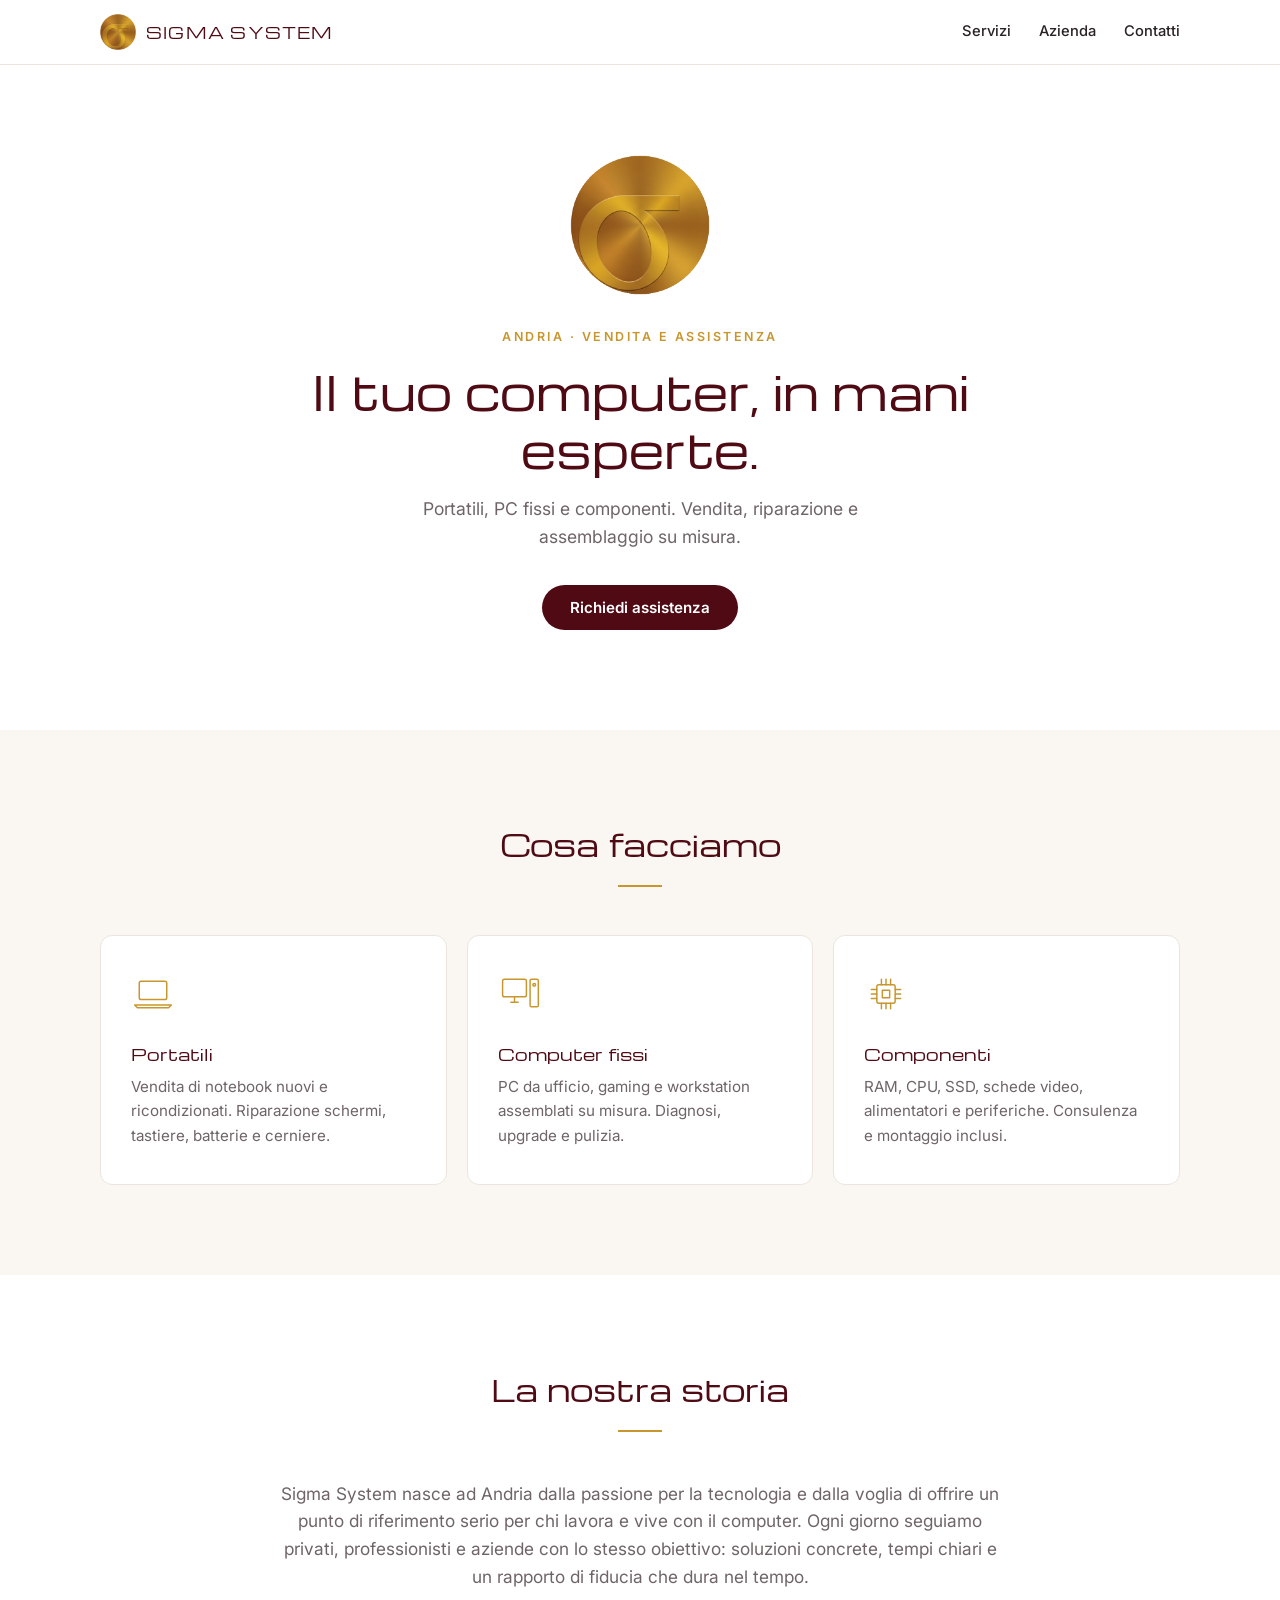
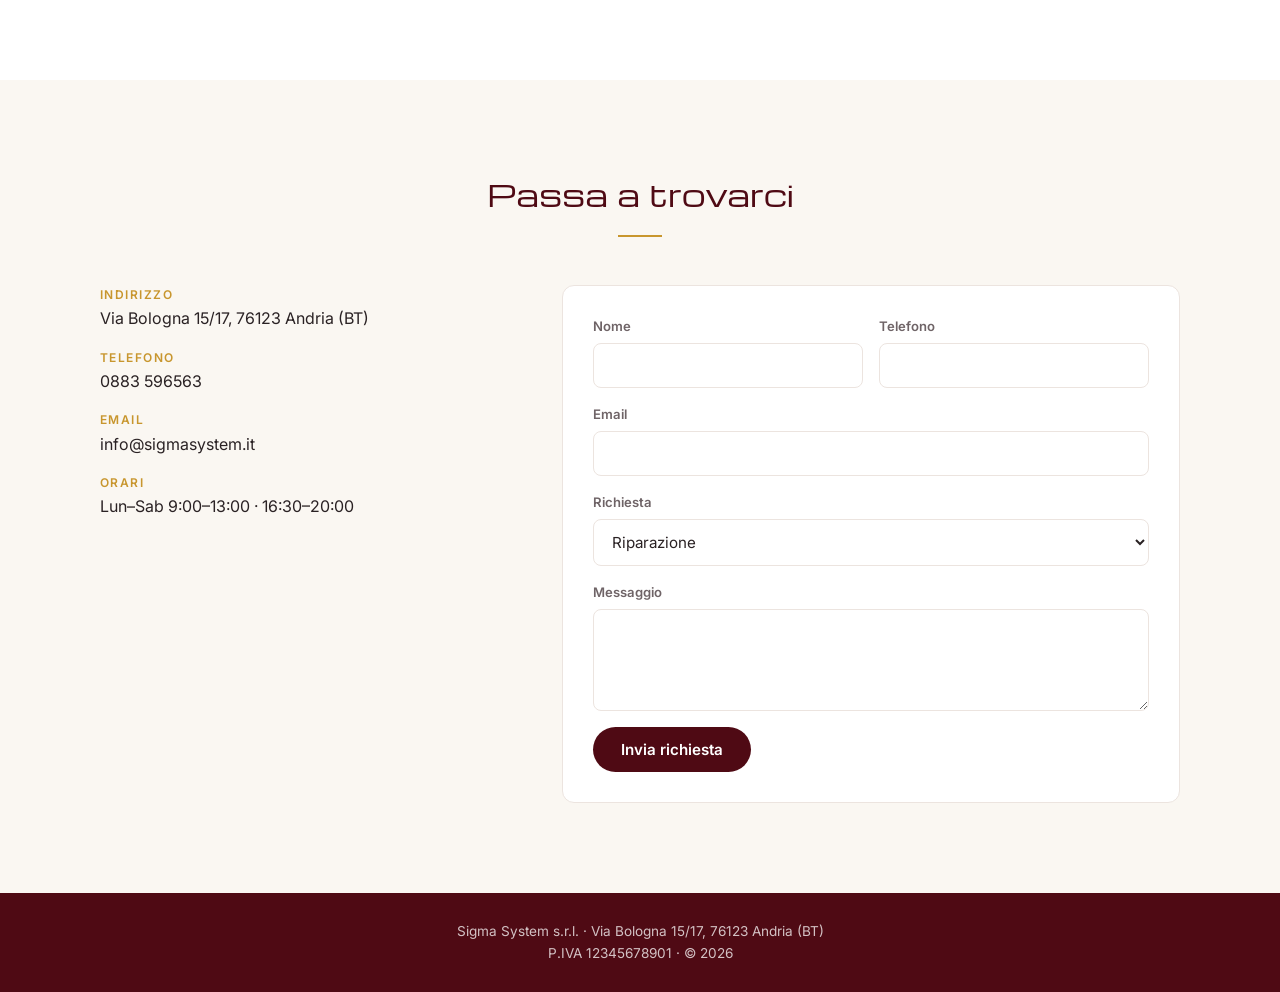
==== index.html @ 8ee69a23 "Versione nei link CSS/JS per evitare la cache" ====
<!doctype html>
<html lang="it">
<head>
  <meta charset="utf-8">
  <meta name="viewport" content="width=device-width, initial-scale=1">
  <title>Sigma System – Vendita e riparazione computer ad Andria</title>
  <meta name="description" content="Sigma System s.r.l. – vendita e riparazione di portatili, computer fissi e componenti ad Andria (BT).">
  <meta property="og:title" content="Sigma System – Soluzioni Informatiche Avanzate">
  <meta property="og:description" content="Portatili, PC fissi e componenti. Vendita, riparazione e assemblaggio su misura ad Andria.">
  <meta property="og:image" content="assets/img/logo.png">
  <link rel="icon" href="assets/img/favicon.png">
  <link rel="preconnect" href="https://fonts.googleapis.com">
  <link rel="preconnect" href="https://fonts.gstatic.com" crossorigin>
  <link href="https://fonts.googleapis.com/css2?family=Michroma&family=Inter:wght@400;500;600&display=swap" rel="stylesheet">
  <link rel="stylesheet" href="assets/css/style.css?v=2">
  <script src="assets/js/content.js?v=2"></script>
  <script>SIGMA.applyColors();</script>
</head>
<body>

<header class="nav">
  <div class="wrap nav__inner">
    <a href="#top" class="brand">
      <img src="assets/img/logo-mark.png" alt="" width="36" height="36">
      <span>SIGMA SYSTEM</span>
    </a>
    <nav class="nav__links">
      <a href="#servizi">Servizi</a>
      <a href="#azienda">Azienda</a>
      <a href="#contatti">Contatti</a>
    </nav>
  </div>
</header>

<main id="top">
  <!-- HERO -->
  <section class="hero">
    <div class="wrap hero__inner">
      <img class="hero__mark" src="assets/img/logo-mark.png" alt="" width="140" height="140">
      <p class="kicker" data-key="hero_kicker"></p>
      <h1 data-key="hero_title"></h1>
      <p class="hero__text" data-key="hero_text"></p>
      <a href="#contatti" class="btn">Richiedi assistenza</a>
    </div>
  </section>

  <!-- SERVIZI -->
  <section class="section section--light" id="servizi">
    <div class="wrap">
      <h2 class="title" data-key="services_title"></h2>
      <div class="cards">
        <article class="card">
          <svg viewBox="0 0 48 48" class="icon"><rect x="9" y="10" width="30" height="20" rx="2"/><path d="M4 36h40l-3 3H7z"/></svg>
          <h3 data-key="s1_title"></h3>
          <p data-key="s1_text"></p>
        </article>
        <article class="card">
          <svg viewBox="0 0 48 48" class="icon"><rect x="5" y="8" width="26" height="19" rx="2"/><path d="M14 33h8M18 27v6"/><rect x="35" y="8" width="9" height="30" rx="1.5"/><circle cx="39.5" cy="14" r="1.5"/></svg>
          <h3 data-key="s2_title"></h3>
          <p data-key="s2_text"></p>
        </article>
        <article class="card">
          <svg viewBox="0 0 48 48" class="icon"><rect x="14" y="14" width="20" height="20" rx="2"/><rect x="20" y="20" width="8" height="8"/><path d="M19 8v6M24 8v6M29 8v6M19 34v6M24 34v6M29 34v6M8 19h6M8 24h6M8 29h6M34 19h6M34 24h6M34 29h6"/></svg>
          <h3 data-key="s3_title"></h3>
          <p data-key="s3_text"></p>
        </article>
      </div>
    </div>
  </section>

  <!-- AZIENDA -->
  <section class="section" id="azienda">
    <div class="wrap about">
      <h2 class="title" data-key="about_title"></h2>
      <p data-key="about_text"></p>
    </div>
  </section>

  <!-- CONTATTI -->
  <section class="section section--light" id="contatti">
    <div class="wrap">
      <h2 class="title" data-key="contact_title"></h2>
      <div class="contact">
        <div>
          <ul class="info">
            <li><span class="info__label">Indirizzo</span><span data-key="address"></span></li>
            <li><span class="info__label">Telefono</span><a href="#" data-tel><span data-key="phone"></span></a></li>
            <li><span class="info__label">Email</span><a href="#" data-mail><span data-key="email"></span></a></li>
            <li><span class="info__label">Orari</span><span data-key="hours"></span></li>
          </ul>
          <iframe class="map" title="Mappa" loading="lazy" referrerpolicy="no-referrer-when-downgrade"
            src="https://maps.google.com/maps?q=Via%20Bologna%2015%2C%20Andria%20BT&z=16&output=embed"></iframe>
        </div>

        <form class="form" id="contactForm">
          <div class="form__row">
            <label>Nome<input name="name" required autocomplete="name"></label>
            <label>Telefono<input name="phone" type="tel" autocomplete="tel"></label>
          </div>
          <label>Email<input name="email" type="email" required autocomplete="email"></label>
          <label>Richiesta
            <select name="type">
              <option>Riparazione</option>
              <option>Acquisto portatile</option>
              <option>Acquisto PC fisso</option>
              <option>Componenti</option>
              <option>Altro</option>
            </select>
          </label>
          <label>Messaggio<textarea name="message" rows="4" required></textarea></label>
          <button class="btn" type="submit">Invia richiesta</button>
          <p class="form__ok" id="formOk" hidden>Grazie! Ti ricontatteremo al più presto.</p>
        </form>
      </div>
    </div>
  </section>
</main>

<footer class="footer">
  <div class="wrap">
    <p><span data-key="company_name"></span> · <span data-key="address"></span></p>
    <p>P.IVA <span data-key="vat"></span> · © <span id="year"></span></p>
  </div>
</footer>

<script src="assets/js/main.js?v=2"></script>
</body>
</html>
---- assets/css/style.css ----
:root {
  --primary: #4f0a14;
  --accent: #c8962e;
  --dark: #1c0508;
  --light: #faf7f2;
  --text: #2a2224;
  --muted: #6f6467;
  --line: #ece4df;
  --radius: 12px;
  --display: 'Michroma', 'Segoe UI', sans-serif;
  --body: 'Inter', 'Segoe UI', system-ui, sans-serif;
}

* { box-sizing: border-box; margin: 0; padding: 0; }
html { scroll-behavior: smooth; scroll-padding-top: 64px; }
body { font-family: var(--body); color: var(--text); background: #fff; line-height: 1.6; -webkit-font-smoothing: antialiased; }
img { max-width: 100%; display: block; }
a { color: inherit; text-decoration: none; }

.wrap { width: min(1080px, 100% - 40px); margin-inline: auto; }

.btn {
  display: inline-block; padding: 13px 28px; border-radius: 999px; border: 0;
  background: var(--primary); color: #fff; font: 600 .95rem var(--body); cursor: pointer;
  transition: background .2s;
}
.btn:hover { background: color-mix(in srgb, var(--primary) 85%, #000); }

/* Navbar */
.nav { position: sticky; top: 0; z-index: 50; background: rgba(255,255,255,.95); backdrop-filter: blur(8px); border-bottom: 1px solid var(--line); }
.nav__inner { display: flex; align-items: center; justify-content: space-between; height: 64px; }
.brand { display: flex; align-items: center; gap: 10px; font-family: var(--display); font-size: .95rem; letter-spacing: .08em; color: var(--primary); }
.nav__links { display: flex; gap: 28px; font-size: .92rem; font-weight: 500; }
.nav__links a:hover { color: var(--primary); }

/* Hero */
.hero { padding: 90px 0 100px; text-align: center; }
.hero__inner { display: flex; flex-direction: column; align-items: center; }
.hero__mark { width: 140px; height: 140px; border-radius: 50%; margin-bottom: 32px; }
.kicker { font-size: .78rem; letter-spacing: .2em; text-transform: uppercase; color: var(--accent); font-weight: 600; margin-bottom: 14px; }
.hero h1 { font-family: var(--display); font-weight: 400; color: var(--primary); font-size: clamp(1.8rem, 4.2vw, 2.9rem); line-height: 1.25; max-width: 760px; }
.hero__text { margin: 18px 0 34px; font-size: 1.1rem; color: var(--muted); max-width: 520px; }

/* Sezioni */
.section { padding: 90px 0; }
.section--light { background: var(--light); }
.title { font-family: var(--display); font-weight: 400; color: var(--primary); font-size: clamp(1.4rem, 2.8vw, 1.9rem); text-align: center; margin-bottom: 48px; }
.title::after { content: ''; display: block; width: 44px; height: 2px; background: var(--accent); margin: 16px auto 0; }

/* Servizi */
.cards { display: grid; grid-template-columns: repeat(3, 1fr); gap: 20px; }
.card { padding: 36px 30px; border-radius: var(--radius); background: #fff; border: 1px solid var(--line); }
.icon { width: 44px; height: 44px; fill: none; stroke: var(--accent); stroke-width: 1.6; stroke-linecap: round; stroke-linejoin: round; margin-bottom: 18px; }
.card h3 { font-family: var(--display); font-weight: 400; font-size: 1rem; color: var(--primary); margin-bottom: 8px; }
.card p { color: var(--muted); font-size: .95rem; }

/* Azienda */
.about { max-width: 720px; text-align: center; }
.about p { font-size: 1.08rem; color: var(--muted); }

/* Contatti */
.contact { display: grid; grid-template-columns: 1fr 1fr; gap: 36px; }
.info { list-style: none; display: grid; gap: 16px; margin-bottom: 26px; }
.info li { display: grid; gap: 2px; }
.info__label { font-size: .75rem; letter-spacing: .12em; text-transform: uppercase; color: var(--accent); font-weight: 600; }
.info a:hover { color: var(--primary); }
.map { width: 100%; height: 230px; border: 0; border-radius: var(--radius); }

.form { background: #fff; border: 1px solid var(--line); border-radius: var(--radius); padding: 30px; display: grid; gap: 16px; align-content: start; }
.form__row { display: grid; grid-template-columns: 1fr 1fr; gap: 16px; }
.form label { display: grid; gap: 6px; font-size: .82rem; font-weight: 600; color: var(--muted); }
.form input, .form select, .form textarea {
  font: 400 .95rem var(--body); color: var(--text);
  padding: 12px 14px; border-radius: 8px; border: 1px solid var(--line); background: #fff;
}
.form textarea { resize: vertical; }
.form input:focus, .form select:focus, .form textarea:focus { outline: 0; border-color: var(--accent); }
.form .btn { justify-self: start; }
.form__ok { color: #2e7d4f; font-weight: 600; font-size: .92rem; }

/* Footer */
.footer { background: var(--primary); color: rgba(255,255,255,.75); padding: 28px 0; font-size: .85rem; text-align: center; }

/* Responsive */
@media (max-width: 860px) {
  .cards, .contact { grid-template-columns: 1fr; }
  .section { padding: 70px 0; }
  .hero { padding: 64px 0 72px; }
}
@media (max-width: 560px) {
  .wrap { width: calc(100% - 32px); }
  .nav__links { gap: 16px; font-size: .85rem; }
  .brand span { display: none; }
  .hero__mark { width: 110px; height: 110px; }
  .form__row { grid-template-columns: 1fr; }
  .form { padding: 22px; }
}
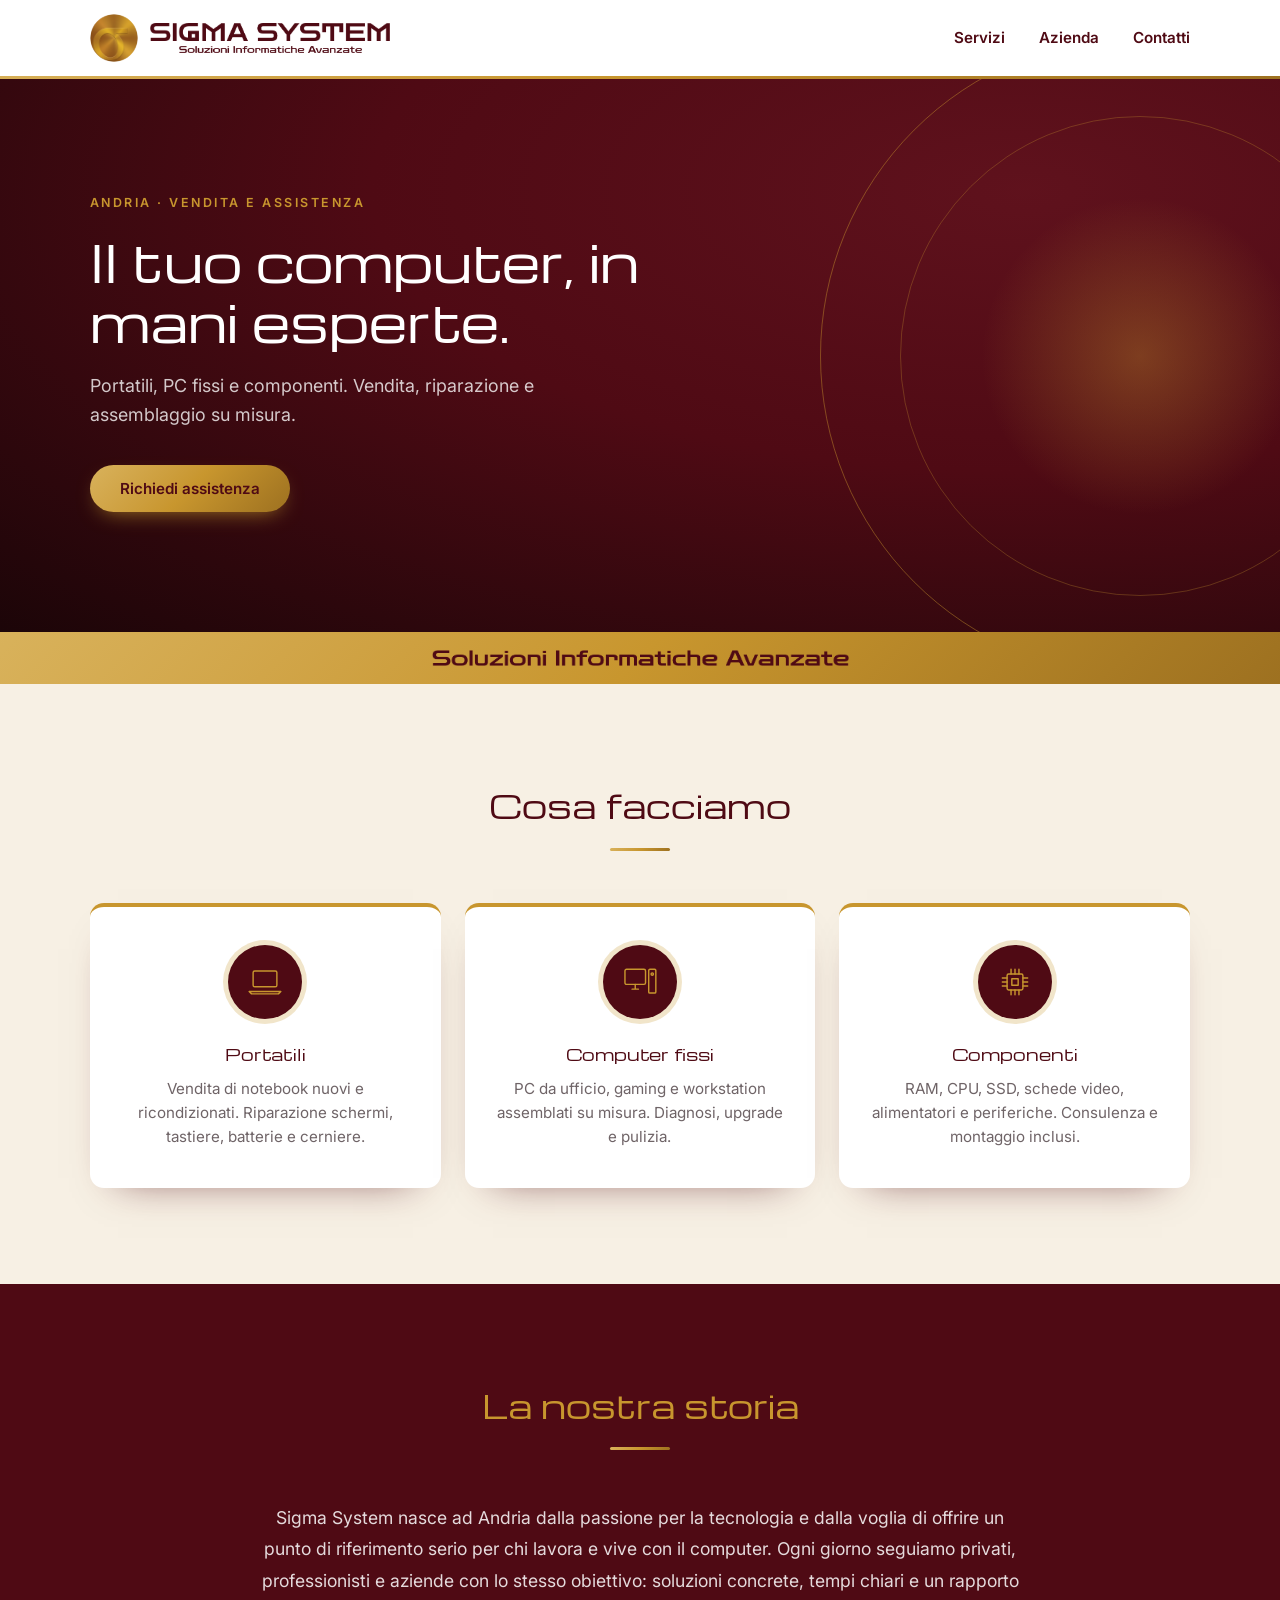
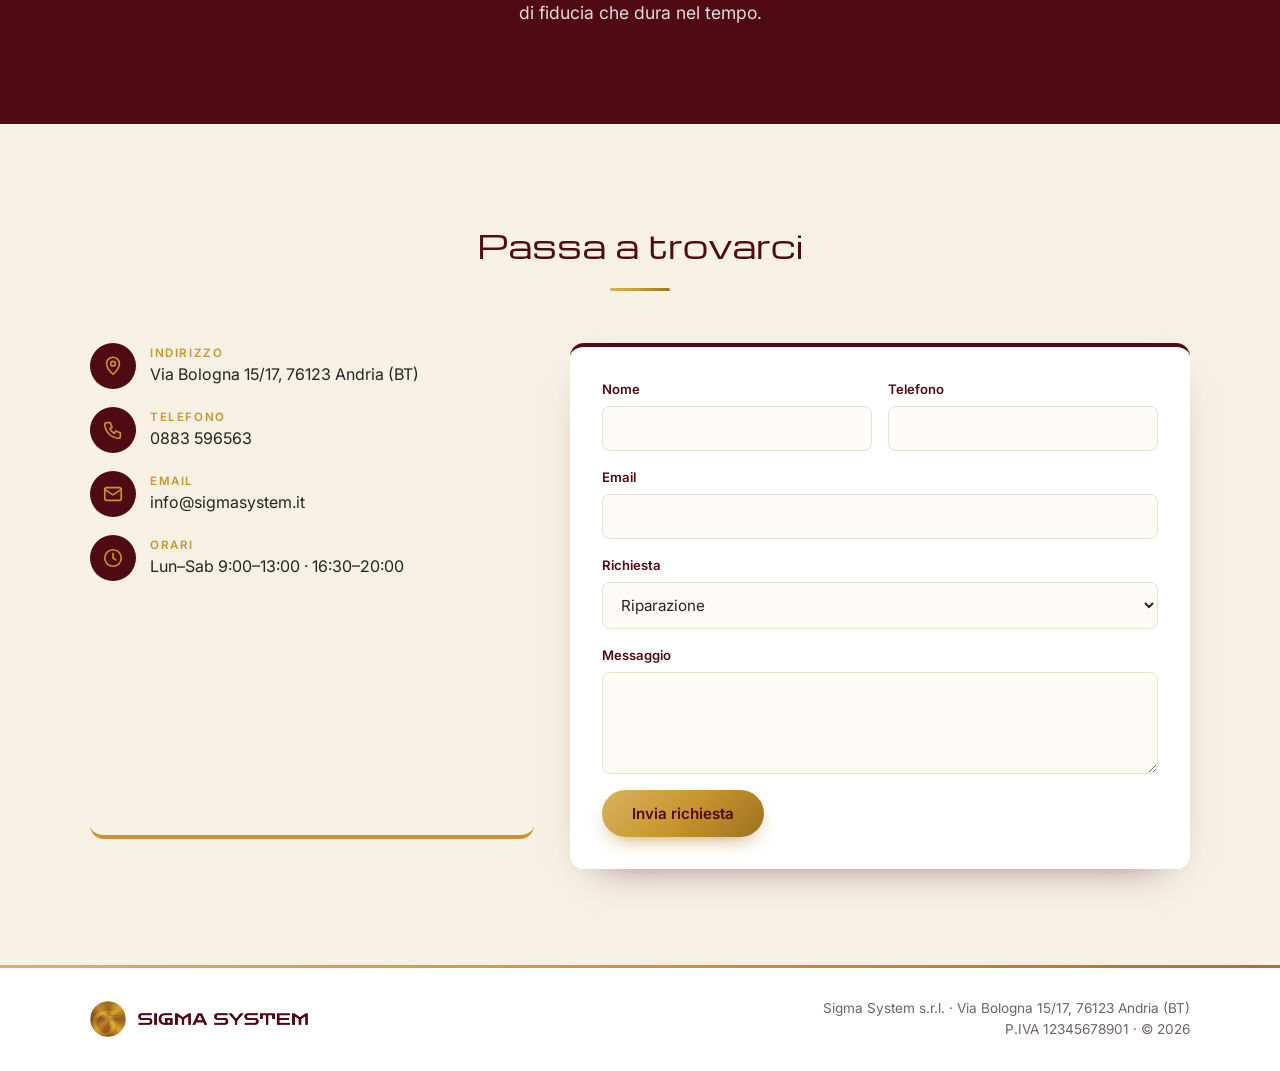
==== commit c9a4bc85: "Grafica oro e bordeaux, logo con scritta originale, menu a tendina su mobile" ====
--- a/index.html
+++ b/index.html
@@ -12,31 +12,35 @@
   <link rel="preconnect" href="https://fonts.googleapis.com">
   <link rel="preconnect" href="https://fonts.gstatic.com" crossorigin>
   <link href="https://fonts.googleapis.com/css2?family=Michroma&family=Inter:wght@400;500;600&display=swap" rel="stylesheet">
-  <link rel="stylesheet" href="assets/css/style.css?v=2">
-  <script src="assets/js/content.js?v=2"></script>
+  <link rel="stylesheet" href="assets/css/style.css?v=3">
+  <script src="assets/js/content.js?v=3"></script>
   <script>SIGMA.applyColors();</script>
 </head>
 <body>
 
-<header class="nav">
+<header class="nav" id="nav">
   <div class="wrap nav__inner">
-    <a href="#top" class="brand">
-      <img src="assets/img/logo-mark.png" alt="" width="36" height="36">
-      <span>SIGMA SYSTEM</span>
+    <a href="#top" class="logo" aria-label="Sigma System">
+      <img src="assets/img/logo-mark.png" alt="" width="48" height="48">
+      <span class="logo__text">
+        <span class="wordmark"></span>
+        <span class="tagline"></span>
+      </span>
     </a>
-    <nav class="nav__links">
+    <nav class="nav__links" id="navLinks">
       <a href="#servizi">Servizi</a>
       <a href="#azienda">Azienda</a>
       <a href="#contatti">Contatti</a>
     </nav>
+    <button class="nav__toggle" id="navToggle" aria-label="Apri menu" aria-expanded="false"><span></span><span></span><span></span></button>
   </div>
 </header>
 
 <main id="top">
   <!-- HERO -->
   <section class="hero">
+    <div class="hero__rings" aria-hidden="true"><i></i><i></i><i></i></div>
     <div class="wrap hero__inner">
-      <img class="hero__mark" src="assets/img/logo-mark.png" alt="" width="140" height="140">
       <p class="kicker" data-key="hero_kicker"></p>
       <h1 data-key="hero_title"></h1>
       <p class="hero__text" data-key="hero_text"></p>
@@ -44,23 +48,25 @@
     </div>
   </section>
 
+  <div class="band" aria-label="Soluzioni Informatiche Avanzate"><span class="tagline"></span></div>
+
   <!-- SERVIZI -->
-  <section class="section section--light" id="servizi">
+  <section class="section section--cream" id="servizi">
     <div class="wrap">
       <h2 class="title" data-key="services_title"></h2>
       <div class="cards">
         <article class="card">
-          <svg viewBox="0 0 48 48" class="icon"><rect x="9" y="10" width="30" height="20" rx="2"/><path d="M4 36h40l-3 3H7z"/></svg>
+          <div class="card__icon"><svg viewBox="0 0 48 48"><rect x="9" y="10" width="30" height="20" rx="2"/><path d="M4 36h40l-3 3H7z"/></svg></div>
           <h3 data-key="s1_title"></h3>
           <p data-key="s1_text"></p>
         </article>
         <article class="card">
-          <svg viewBox="0 0 48 48" class="icon"><rect x="5" y="8" width="26" height="19" rx="2"/><path d="M14 33h8M18 27v6"/><rect x="35" y="8" width="9" height="30" rx="1.5"/><circle cx="39.5" cy="14" r="1.5"/></svg>
+          <div class="card__icon"><svg viewBox="0 0 48 48"><rect x="5" y="8" width="26" height="19" rx="2"/><path d="M14 33h8M18 27v6"/><rect x="35" y="8" width="9" height="30" rx="1.5"/><circle cx="39.5" cy="14" r="1.5"/></svg></div>
           <h3 data-key="s2_title"></h3>
           <p data-key="s2_text"></p>
         </article>
         <article class="card">
-          <svg viewBox="0 0 48 48" class="icon"><rect x="14" y="14" width="20" height="20" rx="2"/><rect x="20" y="20" width="8" height="8"/><path d="M19 8v6M24 8v6M29 8v6M19 34v6M24 34v6M29 34v6M8 19h6M8 24h6M8 29h6M34 19h6M34 24h6M34 29h6"/></svg>
+          <div class="card__icon"><svg viewBox="0 0 48 48"><rect x="14" y="14" width="20" height="20" rx="2"/><rect x="20" y="20" width="8" height="8"/><path d="M19 8v6M24 8v6M29 8v6M19 34v6M24 34v6M29 34v6M8 19h6M8 24h6M8 29h6M34 19h6M34 24h6M34 29h6"/></svg></div>
           <h3 data-key="s3_title"></h3>
           <p data-key="s3_text"></p>
         </article>
@@ -69,24 +75,36 @@
   </section>
 
   <!-- AZIENDA -->
-  <section class="section" id="azienda">
+  <section class="section section--wine" id="azienda">
     <div class="wrap about">
-      <h2 class="title" data-key="about_title"></h2>
+      <h2 class="title title--gold" data-key="about_title"></h2>
       <p data-key="about_text"></p>
     </div>
   </section>
 
   <!-- CONTATTI -->
-  <section class="section section--light" id="contatti">
+  <section class="section section--cream" id="contatti">
     <div class="wrap">
       <h2 class="title" data-key="contact_title"></h2>
       <div class="contact">
         <div>
           <ul class="info">
-            <li><span class="info__label">Indirizzo</span><span data-key="address"></span></li>
-            <li><span class="info__label">Telefono</span><a href="#" data-tel><span data-key="phone"></span></a></li>
-            <li><span class="info__label">Email</span><a href="#" data-mail><span data-key="email"></span></a></li>
-            <li><span class="info__label">Orari</span><span data-key="hours"></span></li>
+            <li>
+              <i><svg viewBox="0 0 24 24"><path d="M12 21s-7-6.2-7-11.5A7 7 0 0 1 19 9.5C19 14.8 12 21 12 21z"/><circle cx="12" cy="9.5" r="2.5"/></svg></i>
+              <div><small>Indirizzo</small><span data-key="address"></span></div>
+            </li>
+            <li>
+              <i><svg viewBox="0 0 24 24"><path d="M5 4h4l2 5-2.5 1.5a11 11 0 0 0 5 5L15 13l5 2v4a2 2 0 0 1-2 2A16 16 0 0 1 3 6a2 2 0 0 1 2-2z"/></svg></i>
+              <div><small>Telefono</small><a href="#" data-tel><span data-key="phone"></span></a></div>
+            </li>
+            <li>
+              <i><svg viewBox="0 0 24 24"><rect x="3" y="5" width="18" height="14" rx="2"/><path d="M3 7l9 6 9-6"/></svg></i>
+              <div><small>Email</small><a href="#" data-mail><span data-key="email"></span></a></div>
+            </li>
+            <li>
+              <i><svg viewBox="0 0 24 24"><circle cx="12" cy="12" r="9"/><path d="M12 7v5l3 2"/></svg></i>
+              <div><small>Orari</small><span data-key="hours"></span></div>
+            </li>
           </ul>
           <iframe class="map" title="Mappa" loading="lazy" referrerpolicy="no-referrer-when-downgrade"
             src="https://maps.google.com/maps?q=Via%20Bologna%2015%2C%20Andria%20BT&z=16&output=embed"></iframe>
@@ -117,12 +135,18 @@
 </main>
 
 <footer class="footer">
-  <div class="wrap">
-    <p><span data-key="company_name"></span> · <span data-key="address"></span></p>
-    <p>P.IVA <span data-key="vat"></span> · © <span id="year"></span></p>
+  <div class="wrap footer__inner">
+    <a href="#top" class="logo logo--small" aria-label="Sigma System">
+      <img src="assets/img/logo-mark.png" alt="" width="36" height="36">
+      <span class="logo__text"><span class="wordmark"></span></span>
+    </a>
+    <p>
+      <span data-key="company_name"></span> · <span data-key="address"></span><br>
+      P.IVA <span data-key="vat"></span> · © <span id="year"></span>
+    </p>
   </div>
 </footer>
 
-<script src="assets/js/main.js?v=2"></script>
+<script src="assets/js/main.js?v=3"></script>
 </body>
 </html>
--- a/assets/css/style.css
+++ b/assets/css/style.css
@@ -2,96 +2,159 @@
   --primary: #4f0a14;
   --accent: #c8962e;
   --dark: #1c0508;
-  --light: #faf7f2;
+  --light: #f7f0e4;
   --text: #2a2224;
   --muted: #6f6467;
-  --line: #ece4df;
-  --radius: 12px;
+  --line: #eadfcd;
+  --radius: 14px;
+  --gold: linear-gradient(135deg, color-mix(in srgb, var(--accent) 70%, #fff3c4) 0%, var(--accent) 50%, color-mix(in srgb, var(--accent) 70%, #3a1a00) 100%);
   --display: 'Michroma', 'Segoe UI', sans-serif;
   --body: 'Inter', 'Segoe UI', system-ui, sans-serif;
 }
 
 * { box-sizing: border-box; margin: 0; padding: 0; }
-html { scroll-behavior: smooth; scroll-padding-top: 64px; }
+html { scroll-behavior: smooth; scroll-padding-top: 76px; }
 body { font-family: var(--body); color: var(--text); background: #fff; line-height: 1.6; -webkit-font-smoothing: antialiased; }
 img { max-width: 100%; display: block; }
 a { color: inherit; text-decoration: none; }
 
-.wrap { width: min(1080px, 100% - 40px); margin-inline: auto; }
+.wrap { width: min(1100px, 100% - 40px); margin-inline: auto; }
 
 .btn {
-  display: inline-block; padding: 13px 28px; border-radius: 999px; border: 0;
-  background: var(--primary); color: #fff; font: 600 .95rem var(--body); cursor: pointer;
-  transition: background .2s;
+  display: inline-block; padding: 14px 30px; border-radius: 999px; border: 0; cursor: pointer;
+  background: var(--gold); color: var(--primary); font: 600 .95rem var(--body);
+  box-shadow: 0 8px 22px -10px color-mix(in srgb, var(--accent) 90%, #000);
+  transition: transform .2s, box-shadow .2s;
 }
-.btn:hover { background: color-mix(in srgb, var(--primary) 85%, #000); }
+.btn:hover { transform: translateY(-2px); box-shadow: 0 12px 26px -10px color-mix(in srgb, var(--accent) 90%, #000); }
+
+/* Logo: simbolo + scritta originale (maschere PNG colorate in bordeaux) */
+.logo { display: flex; align-items: center; gap: 12px; }
+.logo img { border-radius: 50%; flex: none; }
+.logo__text { display: grid; gap: 5px; }
+.wordmark, .tagline { display: block; background: var(--primary); -webkit-mask: center / contain no-repeat; mask: center / contain no-repeat; }
+.wordmark { width: 240px; aspect-ratio: 1334 / 98; -webkit-mask-image: url(../img/wordmark.png); mask-image: url(../img/wordmark.png); }
+.tagline { width: 192px; aspect-ratio: 1069 / 41; justify-self: center; -webkit-mask-image: url(../img/tagline.png); mask-image: url(../img/tagline.png); }
+.logo--small .wordmark { width: 170px; }
 
 /* Navbar */
-.nav { position: sticky; top: 0; z-index: 50; background: rgba(255,255,255,.95); backdrop-filter: blur(8px); border-bottom: 1px solid var(--line); }
-.nav__inner { display: flex; align-items: center; justify-content: space-between; height: 64px; }
-.brand { display: flex; align-items: center; gap: 10px; font-family: var(--display); font-size: .95rem; letter-spacing: .08em; color: var(--primary); }
-.nav__links { display: flex; gap: 28px; font-size: .92rem; font-weight: 500; }
-.nav__links a:hover { color: var(--primary); }
+.nav { position: sticky; top: 0; z-index: 50; background: #fff; border-bottom: 3px solid transparent; border-image: var(--gold) 1; }
+.nav__inner { display: flex; align-items: center; justify-content: space-between; height: 76px; }
+.nav__links { display: flex; gap: 34px; font-weight: 600; font-size: .95rem; color: var(--primary); }
+.nav__links a { position: relative; padding: 6px 0; }
+.nav__links a::after { content: ''; position: absolute; left: 0; right: 0; bottom: 0; height: 2px; background: var(--accent); transform: scaleX(0); transition: transform .25s; }
+.nav__links a:hover::after { transform: scaleX(1); }
+.nav__toggle { display: none; width: 44px; height: 44px; border: 0; border-radius: 10px; background: var(--primary); cursor: pointer; flex-direction: column; justify-content: center; align-items: center; gap: 5px; }
+.nav__toggle span { width: 20px; height: 2px; border-radius: 2px; background: var(--accent); transition: transform .25s, opacity .25s; }
 
 /* Hero */
-.hero { padding: 90px 0 100px; text-align: center; }
-.hero__inner { display: flex; flex-direction: column; align-items: center; }
-.hero__mark { width: 140px; height: 140px; border-radius: 50%; margin-bottom: 32px; }
-.kicker { font-size: .78rem; letter-spacing: .2em; text-transform: uppercase; color: var(--accent); font-weight: 600; margin-bottom: 14px; }
-.hero h1 { font-family: var(--display); font-weight: 400; color: var(--primary); font-size: clamp(1.8rem, 4.2vw, 2.9rem); line-height: 1.25; max-width: 760px; }
-.hero__text { margin: 18px 0 34px; font-size: 1.1rem; color: var(--muted); max-width: 520px; }
+.hero {
+  position: relative; overflow: hidden; color: #fff; padding: 110px 0 120px;
+  background: radial-gradient(ellipse at 80% 20%, color-mix(in srgb, var(--primary) 80%, #a0303f) 0%, var(--primary) 45%, var(--dark) 100%);
+}
+.hero__rings { position: absolute; right: -180px; top: 50%; width: 640px; aspect-ratio: 1; transform: translateY(-50%); }
+.hero__rings i { position: absolute; inset: 0; border-radius: 50%; border: 1.5px solid color-mix(in srgb, var(--accent) 45%, transparent); }
+.hero__rings i:nth-child(2) { inset: 80px; border-color: color-mix(in srgb, var(--accent) 30%, transparent); }
+.hero__rings i:nth-child(3) { inset: 160px; border: 0; background: radial-gradient(circle, color-mix(in srgb, var(--accent) 35%, transparent), transparent 70%); }
+.hero__inner { position: relative; max-width: 1100px; }
+.kicker { display: inline-block; font-size: .78rem; letter-spacing: .2em; text-transform: uppercase; font-weight: 600; color: var(--accent); margin-bottom: 18px; }
+.hero h1 { font-family: var(--display); font-weight: 400; font-size: clamp(1.9rem, 4.4vw, 3.1rem); line-height: 1.22; max-width: 640px; }
+.hero__text { margin: 20px 0 36px; font-size: 1.12rem; color: rgba(255,255,255,.78); max-width: 500px; }
+
+/* Fascia oro con il payoff del logo */
+.band { background: var(--gold); padding: 18px 20px; display: flex; justify-content: center; }
+.band .tagline { width: min(420px, 90%); }
 
 /* Sezioni */
-.section { padding: 90px 0; }
-.section--light { background: var(--light); }
-.title { font-family: var(--display); font-weight: 400; color: var(--primary); font-size: clamp(1.4rem, 2.8vw, 1.9rem); text-align: center; margin-bottom: 48px; }
-.title::after { content: ''; display: block; width: 44px; height: 2px; background: var(--accent); margin: 16px auto 0; }
+.section { padding: 96px 0; }
+.section--cream { background: var(--light); }
+.section--wine { background: var(--primary); color: rgba(255,255,255,.85); }
+.title { font-family: var(--display); font-weight: 400; color: var(--primary); font-size: clamp(1.45rem, 2.8vw, 2rem); text-align: center; margin-bottom: 52px; }
+.title::after { content: ''; display: block; width: 60px; height: 3px; border-radius: 3px; background: var(--gold); margin: 16px auto 0; }
+.title--gold { color: var(--accent); }
 
 /* Servizi */
-.cards { display: grid; grid-template-columns: repeat(3, 1fr); gap: 20px; }
-.card { padding: 36px 30px; border-radius: var(--radius); background: #fff; border: 1px solid var(--line); }
-.icon { width: 44px; height: 44px; fill: none; stroke: var(--accent); stroke-width: 1.6; stroke-linecap: round; stroke-linejoin: round; margin-bottom: 18px; }
-.card h3 { font-family: var(--display); font-weight: 400; font-size: 1rem; color: var(--primary); margin-bottom: 8px; }
+.cards { display: grid; grid-template-columns: repeat(3, 1fr); gap: 24px; }
+.card {
+  background: #fff; border-radius: var(--radius); padding: 38px 30px; text-align: center;
+  border-top: 4px solid var(--accent); box-shadow: 0 18px 40px -28px color-mix(in srgb, var(--primary) 70%, transparent);
+  transition: transform .25s;
+}
+.card:hover { transform: translateY(-5px); }
+.card__icon { width: 74px; height: 74px; margin: 0 auto 22px; border-radius: 50%; background: var(--primary); display: grid; place-items: center; box-shadow: 0 0 0 5px color-mix(in srgb, var(--accent) 25%, transparent); }
+.card__icon svg { width: 38px; height: 38px; fill: none; stroke: var(--accent); stroke-width: 1.8; stroke-linecap: round; stroke-linejoin: round; }
+.card h3 { font-family: var(--display); font-weight: 400; font-size: 1.02rem; color: var(--primary); margin-bottom: 10px; }
 .card p { color: var(--muted); font-size: .95rem; }
 
 /* Azienda */
-.about { max-width: 720px; text-align: center; }
-.about p { font-size: 1.08rem; color: var(--muted); }
+.about { max-width: 760px; text-align: center; }
+.about p { font-size: 1.1rem; line-height: 1.8; }
 
 /* Contatti */
 .contact { display: grid; grid-template-columns: 1fr 1fr; gap: 36px; }
-.info { list-style: none; display: grid; gap: 16px; margin-bottom: 26px; }
-.info li { display: grid; gap: 2px; }
-.info__label { font-size: .75rem; letter-spacing: .12em; text-transform: uppercase; color: var(--accent); font-weight: 600; }
+.info { list-style: none; display: grid; gap: 18px; margin-bottom: 28px; }
+.info li { display: flex; align-items: center; gap: 14px; }
+.info i { width: 46px; height: 46px; flex: none; border-radius: 50%; background: var(--primary); display: grid; place-items: center; }
+.info svg { width: 22px; height: 22px; fill: none; stroke: var(--accent); stroke-width: 1.8; stroke-linecap: round; stroke-linejoin: round; }
+.info div { display: grid; }
+.info small { font-size: .72rem; letter-spacing: .14em; text-transform: uppercase; font-weight: 600; color: var(--accent); }
 .info a:hover { color: var(--primary); }
-.map { width: 100%; height: 230px; border: 0; border-radius: var(--radius); }
+.map { width: 100%; height: 230px; border: 0; border-radius: var(--radius); border-bottom: 4px solid var(--accent); }
 
-.form { background: #fff; border: 1px solid var(--line); border-radius: var(--radius); padding: 30px; display: grid; gap: 16px; align-content: start; }
+.form { background: #fff; border-radius: var(--radius); border-top: 4px solid var(--primary); padding: 32px; display: grid; gap: 16px; align-content: start; box-shadow: 0 18px 40px -28px color-mix(in srgb, var(--primary) 70%, transparent); }
 .form__row { display: grid; grid-template-columns: 1fr 1fr; gap: 16px; }
-.form label { display: grid; gap: 6px; font-size: .82rem; font-weight: 600; color: var(--muted); }
+.form label { display: grid; gap: 6px; font-size: .82rem; font-weight: 600; color: var(--primary); }
 .form input, .form select, .form textarea {
   font: 400 .95rem var(--body); color: var(--text);
-  padding: 12px 14px; border-radius: 8px; border: 1px solid var(--line); background: #fff;
+  padding: 12px 14px; border-radius: 8px; border: 1px solid var(--line); background: #fdfbf7;
 }
 .form textarea { resize: vertical; }
-.form input:focus, .form select:focus, .form textarea:focus { outline: 0; border-color: var(--accent); }
+.form input:focus, .form select:focus, .form textarea:focus { outline: 0; border-color: var(--accent); box-shadow: 0 0 0 3px color-mix(in srgb, var(--accent) 22%, transparent); }
 .form .btn { justify-self: start; }
 .form__ok { color: #2e7d4f; font-weight: 600; font-size: .92rem; }
 
 /* Footer */
-.footer { background: var(--primary); color: rgba(255,255,255,.75); padding: 28px 0; font-size: .85rem; text-align: center; }
+.footer { background: #fff; border-top: 3px solid transparent; border-image: var(--gold) 1; padding: 30px 0; font-size: .85rem; color: var(--muted); }
+.footer__inner { display: flex; align-items: center; justify-content: space-between; gap: 20px; flex-wrap: wrap; }
+.footer p { text-align: right; }
 
 /* Responsive */
 @media (max-width: 860px) {
   .cards, .contact { grid-template-columns: 1fr; }
-  .section { padding: 70px 0; }
-  .hero { padding: 64px 0 72px; }
+  .section { padding: 72px 0; }
+  .hero { padding: 80px 0 90px; }
+  .hero__rings { right: -320px; opacity: .6; }
 }
-@media (max-width: 560px) {
+@media (max-width: 720px) {
   .wrap { width: calc(100% - 32px); }
-  .nav__links { gap: 16px; font-size: .85rem; }
-  .brand span { display: none; }
-  .hero__mark { width: 110px; height: 110px; }
+  .nav__inner { height: 68px; }
+  html { scroll-padding-top: 68px; }
+  .logo img { width: 40px; height: 40px; }
+  .wordmark { width: 180px; }
+  .tagline { width: 144px; }
+
+  /* Menu a tendina */
+  .nav__toggle { display: flex; }
+  .nav__links {
+    position: absolute; top: 100%; left: 0; right: 0; margin-top: 3px;
+    flex-direction: column; gap: 0; background: #fff;
+    box-shadow: 0 18px 30px -18px rgba(0,0,0,.35);
+    max-height: 0; overflow: hidden; transition: max-height .3s ease;
+  }
+  .nav__links a { padding: 16px 24px; border-top: 1px solid var(--line); }
+  .nav__links a::after { display: none; }
+  .nav__links a:active { background: var(--light); }
+  .nav--open .nav__links { max-height: 240px; }
+  .nav--open .nav__toggle span:nth-child(1) { transform: translateY(7px) rotate(45deg); }
+  .nav--open .nav__toggle span:nth-child(2) { opacity: 0; }
+  .nav--open .nav__toggle span:nth-child(3) { transform: translateY(-7px) rotate(-45deg); }
+
   .form__row { grid-template-columns: 1fr; }
-  .form { padding: 22px; }
+  .form { padding: 24px; }
+  .footer__inner { flex-direction: column; text-align: center; }
+  .footer p { text-align: center; }
 }
+@media (max-width: 380px) {
+  .wordmark { width: 150px; }
+  .tagline { width: 120px; }
+}
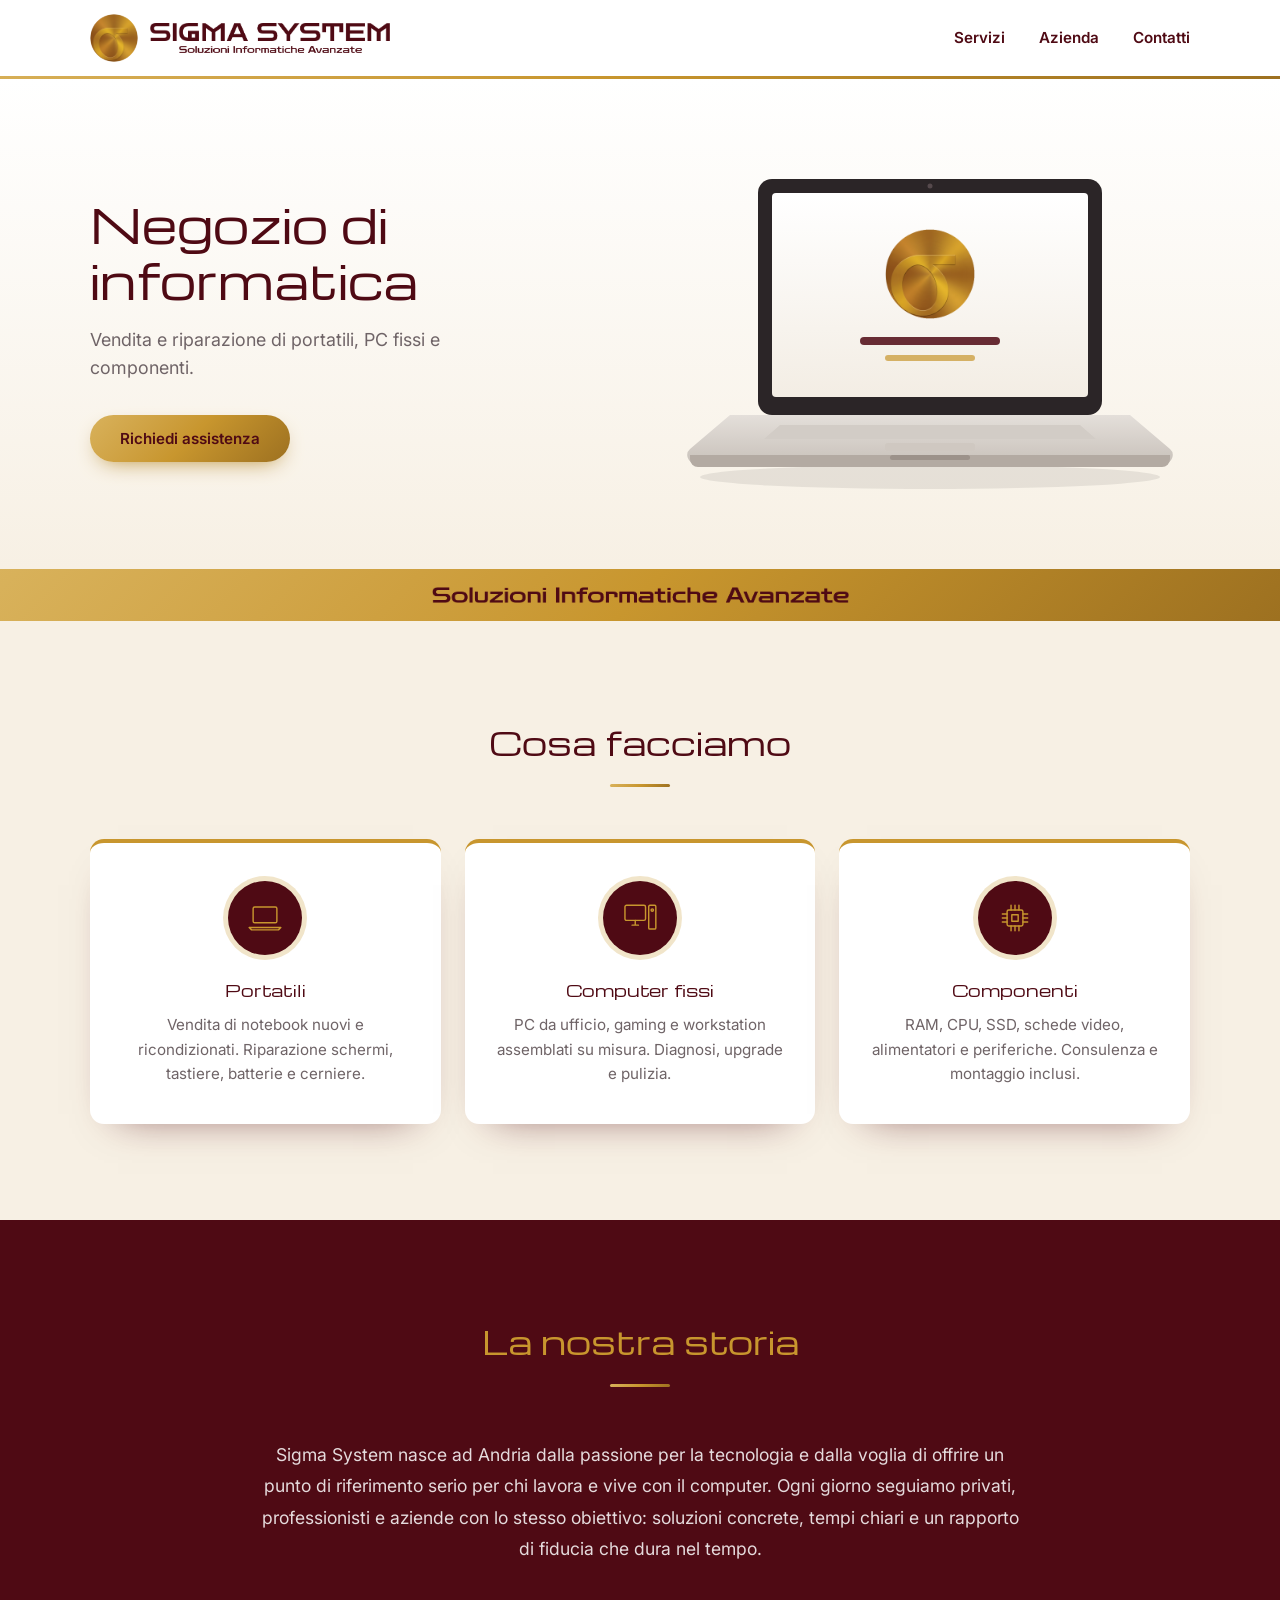
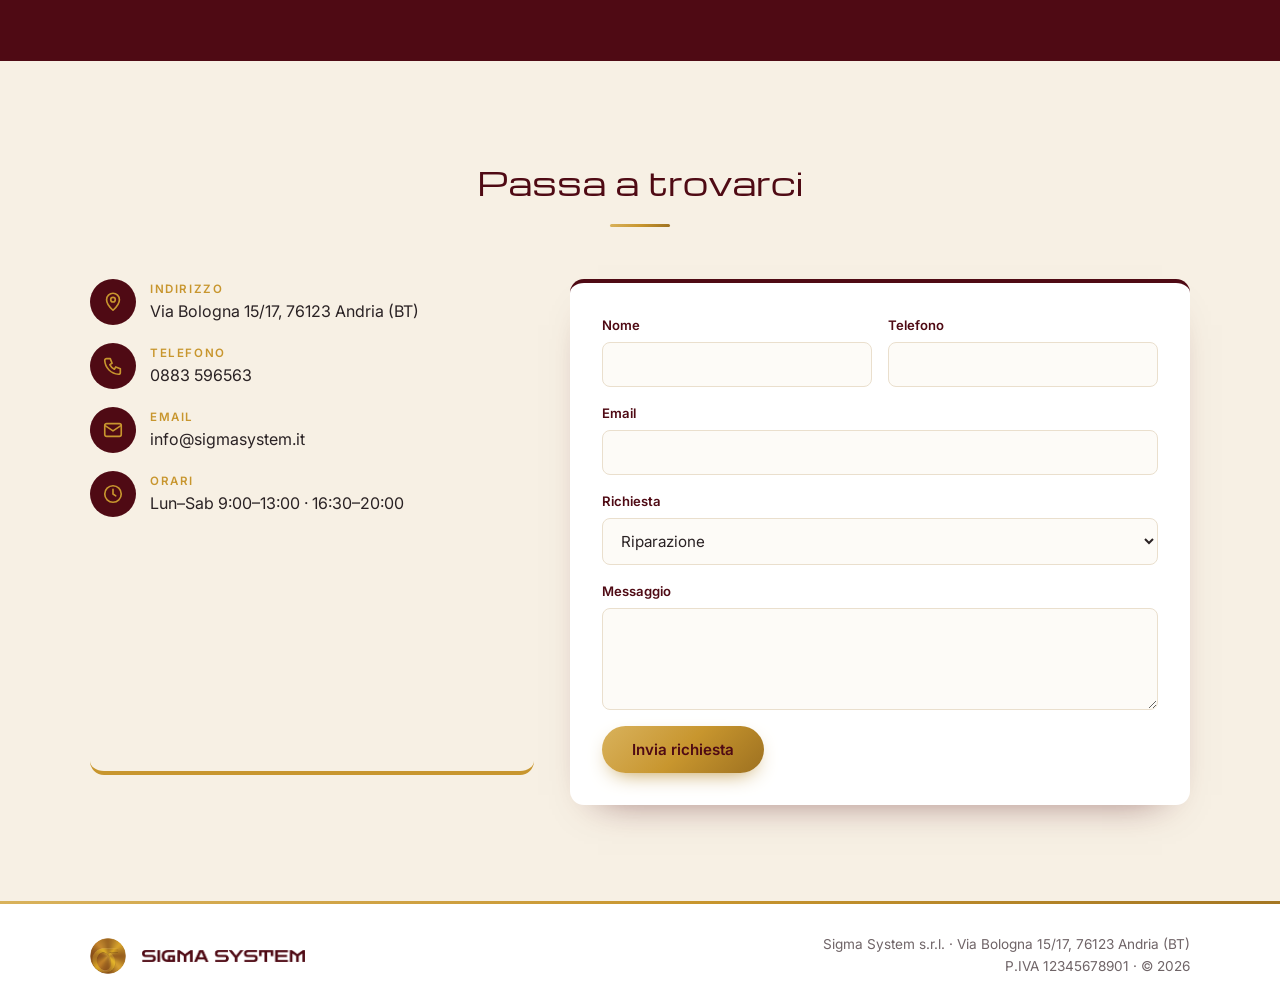
==== commit eb4f737d: "Apertura semplice con portatile: negozio di informatica" ====
--- a/index.html
+++ b/index.html
@@ -12,8 +12,8 @@
   <link rel="preconnect" href="https://fonts.googleapis.com">
   <link rel="preconnect" href="https://fonts.gstatic.com" crossorigin>
   <link href="https://fonts.googleapis.com/css2?family=Michroma&family=Inter:wght@400;500;600&display=swap" rel="stylesheet">
-  <link rel="stylesheet" href="assets/css/style.css?v=3">
-  <script src="assets/js/content.js?v=3"></script>
+  <link rel="stylesheet" href="assets/css/style.css?v=4">
+  <script src="assets/js/content.js?v=4"></script>
   <script>SIGMA.applyColors();</script>
 </head>
 <body>
@@ -39,12 +39,36 @@
 <main id="top">
   <!-- HERO -->
   <section class="hero">
-    <div class="hero__rings" aria-hidden="true"><i></i><i></i><i></i></div>
     <div class="wrap hero__inner">
-      <p class="kicker" data-key="hero_kicker"></p>
-      <h1 data-key="hero_title"></h1>
-      <p class="hero__text" data-key="hero_text"></p>
-      <a href="#contatti" class="btn">Richiedi assistenza</a>
+      <div class="hero__copy">
+        <h1 data-key="hero_title"></h1>
+        <p class="hero__text" data-key="hero_text"></p>
+        <a href="#contatti" class="btn">Richiedi assistenza</a>
+      </div>
+      <svg class="laptop" viewBox="0 0 520 340" role="img" aria-label="Computer portatile">
+        <defs>
+          <linearGradient id="screen" x1="0" y1="0" x2="0" y2="1">
+            <stop offset="0" stop-color="#ffffff"/><stop offset="1" stop-color="#f3ede4"/>
+          </linearGradient>
+          <linearGradient id="deck" x1="0" y1="0" x2="0" y2="1">
+            <stop offset="0" stop-color="#e4dfda"/><stop offset="1" stop-color="#c9c2bb"/>
+          </linearGradient>
+        </defs>
+        <ellipse cx="260" cy="318" rx="230" ry="12" fill="#000" opacity=".08"/>
+        <!-- schermo -->
+        <rect x="88" y="20" width="344" height="236" rx="14" fill="#2b2527"/>
+        <rect x="102" y="34" width="316" height="204" rx="4" fill="url(#screen)"/>
+        <circle cx="260" cy="27" r="2.5" fill="#55494c"/>
+        <image href="assets/img/logo-mark.png" x="215" y="70" width="90" height="90"/>
+        <rect x="190" y="178" width="140" height="8" rx="4" fill="var(--primary)" opacity=".85"/>
+        <rect x="215" y="196" width="90" height="6" rx="3" fill="var(--accent)" opacity=".7"/>
+        <!-- base -->
+        <path d="M60 256h400l40 34a8 8 0 0 1-5 14H25a8 8 0 0 1-5-14z" fill="url(#deck)"/>
+        <path d="M20 296h480v4a8 8 0 0 1-8 8H28a8 8 0 0 1-8-8z" fill="#b3aaa2"/>
+        <rect x="220" y="296" width="80" height="5" rx="2.5" fill="#9c928a"/>
+        <path d="M110 266h300l16 14H94z" fill="#d2ccc6"/>
+        <rect x="215" y="284" width="90" height="8" rx="3" fill="#cfc8c1"/>
+      </svg>
     </div>
   </section>
 
@@ -147,6 +171,6 @@
   </div>
 </footer>
 
-<script src="assets/js/main.js?v=3"></script>
+<script src="assets/js/main.js?v=4"></script>
 </body>
 </html>
--- a/assets/css/style.css
+++ b/assets/css/style.css
@@ -48,18 +48,11 @@
 .nav__toggle span { width: 20px; height: 2px; border-radius: 2px; background: var(--accent); transition: transform .25s, opacity .25s; }
 
 /* Hero */
-.hero {
-  position: relative; overflow: hidden; color: #fff; padding: 110px 0 120px;
-  background: radial-gradient(ellipse at 80% 20%, color-mix(in srgb, var(--primary) 80%, #a0303f) 0%, var(--primary) 45%, var(--dark) 100%);
-}
-.hero__rings { position: absolute; right: -180px; top: 50%; width: 640px; aspect-ratio: 1; transform: translateY(-50%); }
-.hero__rings i { position: absolute; inset: 0; border-radius: 50%; border: 1.5px solid color-mix(in srgb, var(--accent) 45%, transparent); }
-.hero__rings i:nth-child(2) { inset: 80px; border-color: color-mix(in srgb, var(--accent) 30%, transparent); }
-.hero__rings i:nth-child(3) { inset: 160px; border: 0; background: radial-gradient(circle, color-mix(in srgb, var(--accent) 35%, transparent), transparent 70%); }
-.hero__inner { position: relative; max-width: 1100px; }
-.kicker { display: inline-block; font-size: .78rem; letter-spacing: .2em; text-transform: uppercase; font-weight: 600; color: var(--accent); margin-bottom: 18px; }
-.hero h1 { font-family: var(--display); font-weight: 400; font-size: clamp(1.9rem, 4.4vw, 3.1rem); line-height: 1.22; max-width: 640px; }
-.hero__text { margin: 20px 0 36px; font-size: 1.12rem; color: rgba(255,255,255,.78); max-width: 500px; }
+.hero { background: linear-gradient(180deg, #fff 0%, var(--light) 100%); padding: 80px 0 70px; }
+.hero__inner { display: grid; grid-template-columns: 1fr 1.05fr; align-items: center; gap: 48px; }
+.hero h1 { font-family: var(--display); font-weight: 400; color: var(--primary); font-size: clamp(1.9rem, 4vw, 2.9rem); line-height: 1.2; }
+.hero__text { margin: 18px 0 32px; font-size: 1.12rem; color: var(--muted); max-width: 440px; }
+.laptop { width: 100%; max-width: 520px; justify-self: end; }
 
 /* Fascia oro con il payoff del logo */
 .band { background: var(--gold); padding: 18px 20px; display: flex; justify-content: center; }
@@ -122,8 +115,10 @@
 @media (max-width: 860px) {
   .cards, .contact { grid-template-columns: 1fr; }
   .section { padding: 72px 0; }
-  .hero { padding: 80px 0 90px; }
-  .hero__rings { right: -320px; opacity: .6; }
+  .hero { padding: 48px 0 56px; text-align: center; }
+  .hero__inner { grid-template-columns: 1fr; gap: 28px; }
+  .laptop { order: -1; justify-self: center; max-width: 380px; }
+  .hero__text { margin-inline: auto; }
 }
 @media (max-width: 720px) {
   .wrap { width: calc(100% - 32px); }
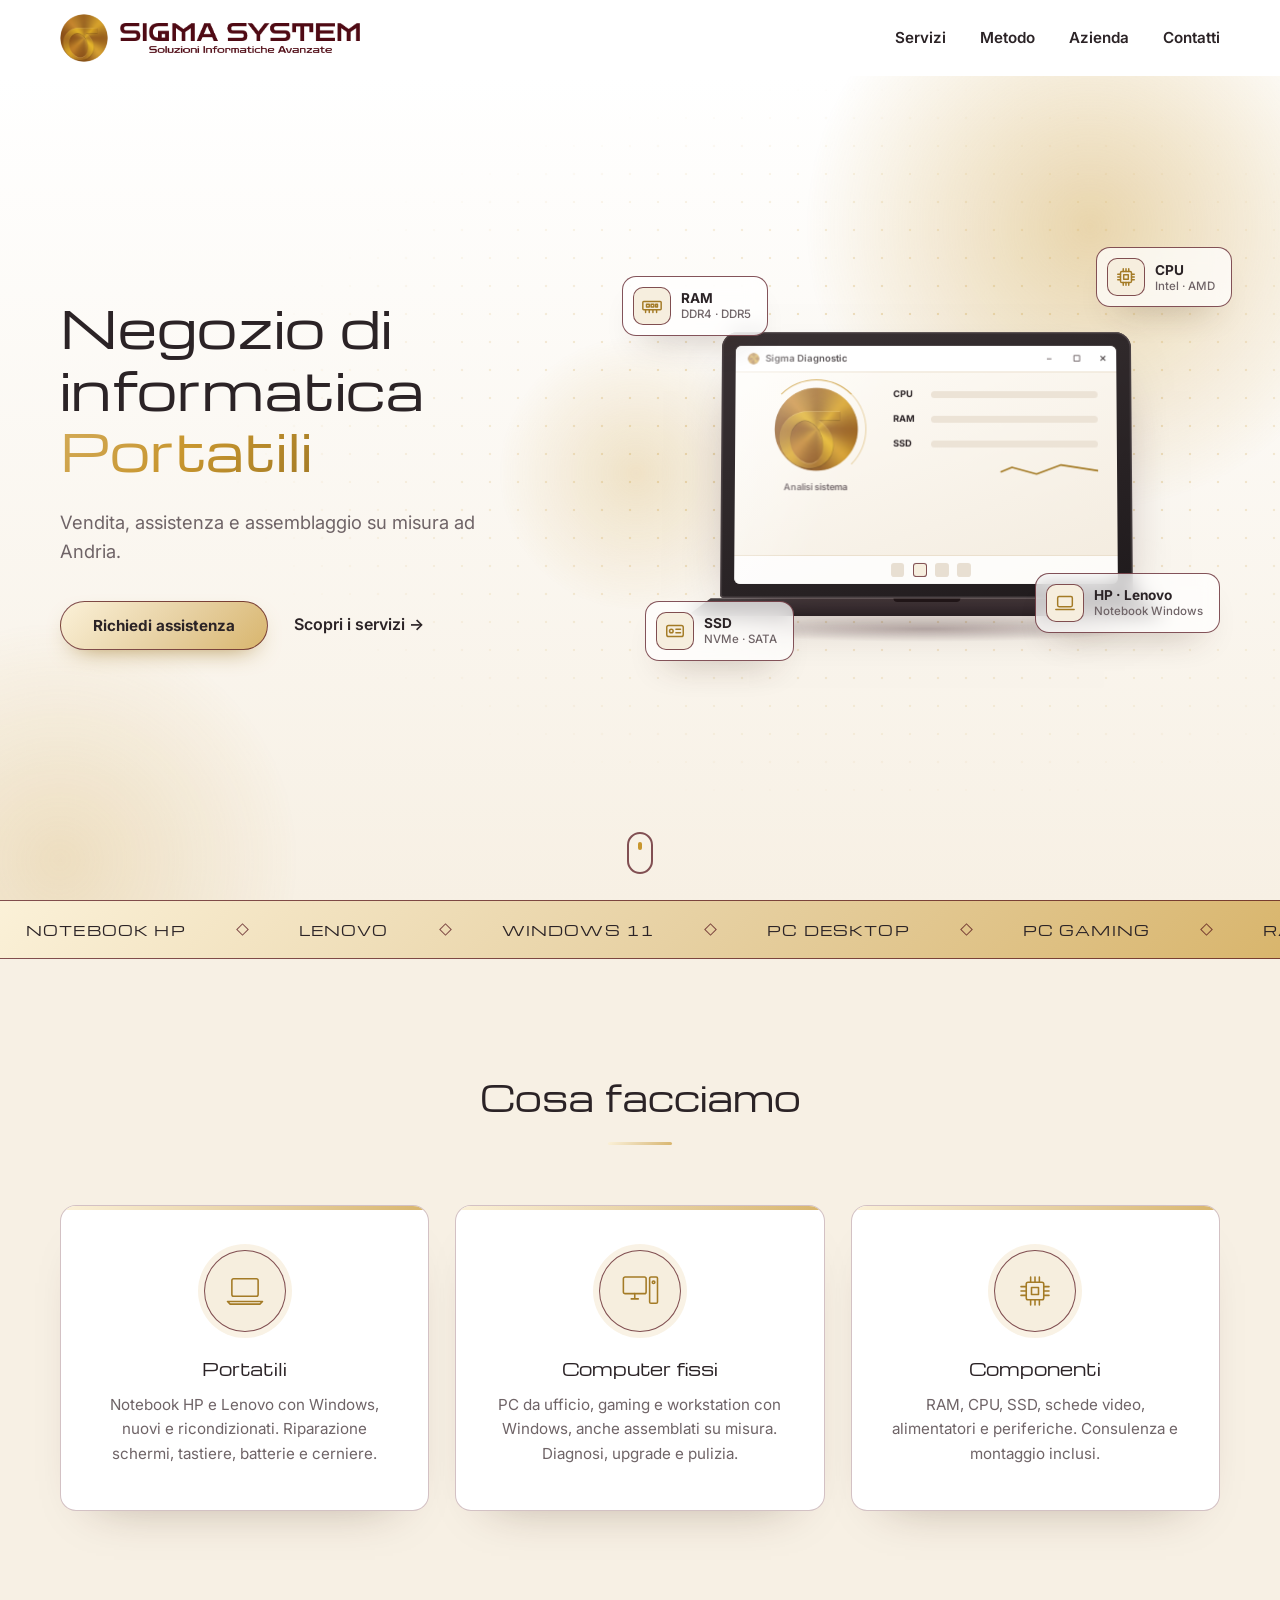
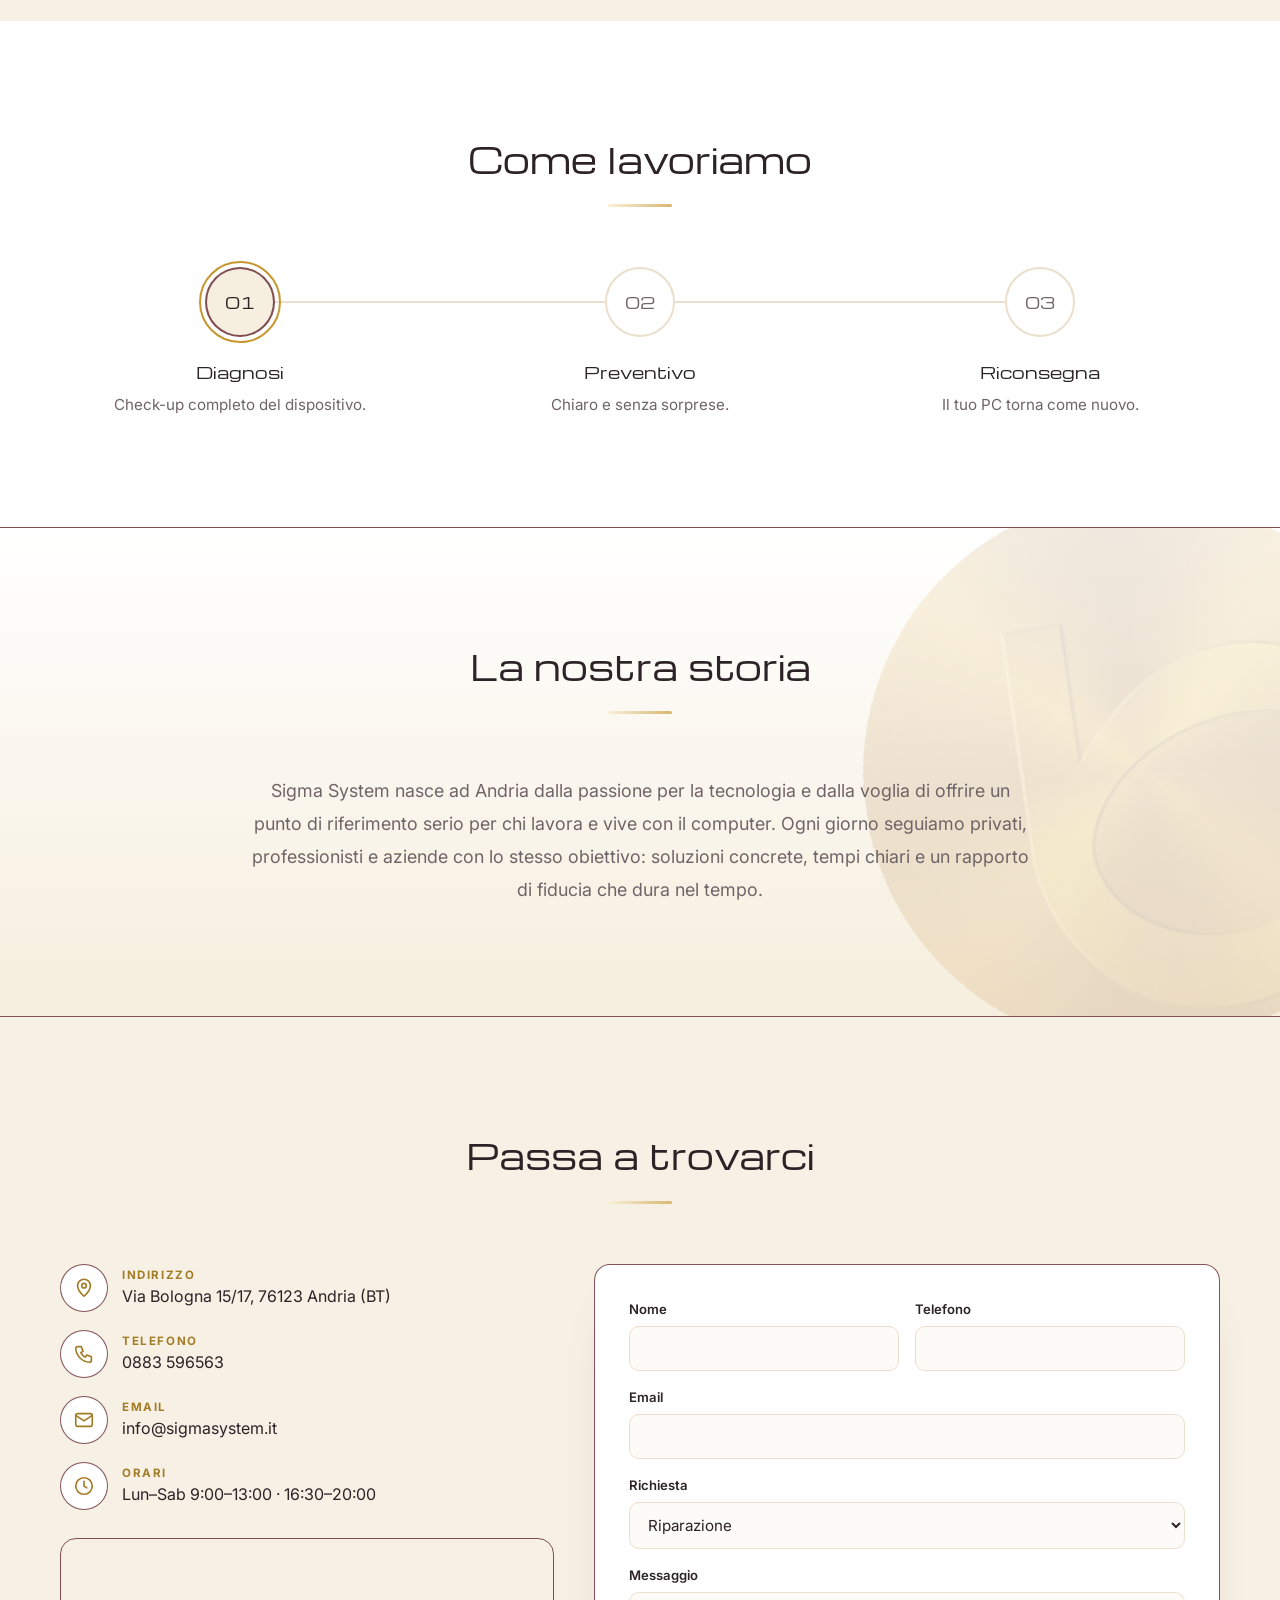
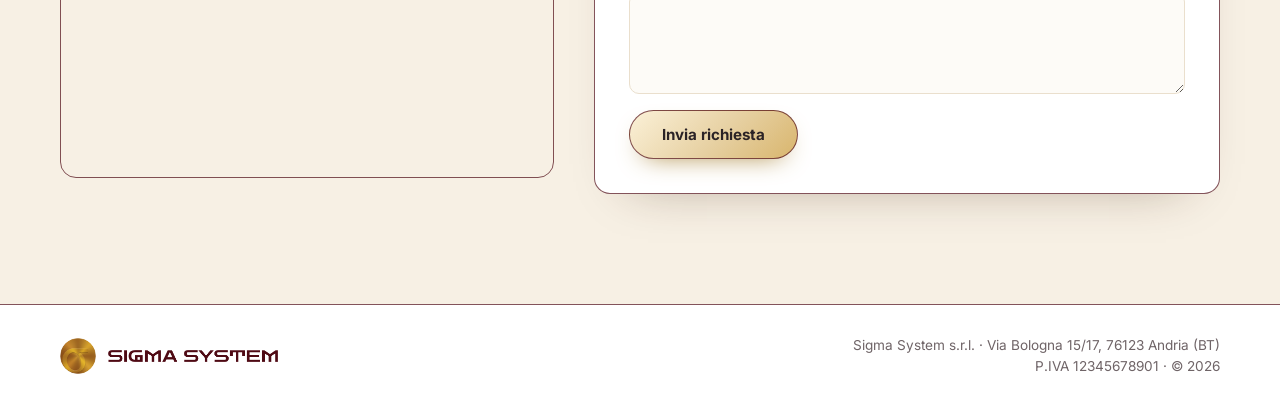
==== commit e82ed9e1: "Vetrina dinamica: animazioni, portatile 3D stile Windows, marche HP/Lenovo, bordeaux solo bordi e or" ====
--- a/index.html
+++ b/index.html
@@ -3,20 +3,28 @@
 <head>
   <meta charset="utf-8">
   <meta name="viewport" content="width=device-width, initial-scale=1">
-  <title>Sigma System – Vendita e riparazione computer ad Andria</title>
-  <meta name="description" content="Sigma System s.r.l. – vendita e riparazione di portatili, computer fissi e componenti ad Andria (BT).">
+  <title>Sigma System – Negozio di informatica ad Andria</title>
+  <meta name="description" content="Sigma System s.r.l. – negozio di informatica ad Andria: vendita e riparazione di portatili, computer fissi e componenti.">
   <meta property="og:title" content="Sigma System – Soluzioni Informatiche Avanzate">
   <meta property="og:description" content="Portatili, PC fissi e componenti. Vendita, riparazione e assemblaggio su misura ad Andria.">
   <meta property="og:image" content="assets/img/logo.png">
   <link rel="icon" href="assets/img/favicon.png">
   <link rel="preconnect" href="https://fonts.googleapis.com">
   <link rel="preconnect" href="https://fonts.gstatic.com" crossorigin>
-  <link href="https://fonts.googleapis.com/css2?family=Michroma&family=Inter:wght@400;500;600&display=swap" rel="stylesheet">
-  <link rel="stylesheet" href="assets/css/style.css?v=4">
-  <script src="assets/js/content.js?v=4"></script>
+  <link href="https://fonts.googleapis.com/css2?family=Michroma&family=Inter:wght@400;500;600;700&display=swap" rel="stylesheet">
+  <link rel="stylesheet" href="assets/css/style.css?v=6">
+  <script src="assets/js/content.js?v=6"></script>
   <script>SIGMA.applyColors();</script>
 </head>
 <body>
+
+<!-- Intro -->
+<div class="loader" id="loader" aria-hidden="true">
+  <img src="assets/img/logo-mark.png" alt="" width="90" height="90">
+  <span class="loader__bar"></span>
+</div>
+
+<div class="progress" id="progress"></div>
 
 <header class="nav" id="nav">
   <div class="wrap nav__inner">
@@ -29,6 +37,7 @@
     </a>
     <nav class="nav__links" id="navLinks">
       <a href="#servizi">Servizi</a>
+      <a href="#metodo">Metodo</a>
       <a href="#azienda">Azienda</a>
       <a href="#contatti">Contatti</a>
     </nav>
@@ -38,59 +47,95 @@
 
 <main id="top">
   <!-- HERO -->
-  <section class="hero">
+  <section class="hero" id="hero">
+    <div class="hero__bg" aria-hidden="true">
+      <span class="blob blob--1"></span>
+      <span class="blob blob--2"></span>
+      <span class="blob blob--3"></span>
+      <span class="dots"></span>
+    </div>
+
     <div class="wrap hero__inner">
       <div class="hero__copy">
-        <h1 data-key="hero_title"></h1>
-        <p class="hero__text" data-key="hero_text"></p>
-        <a href="#contatti" class="btn">Richiedi assistenza</a>
-      </div>
-      <svg class="laptop" viewBox="0 0 520 340" role="img" aria-label="Computer portatile">
-        <defs>
-          <linearGradient id="screen" x1="0" y1="0" x2="0" y2="1">
-            <stop offset="0" stop-color="#ffffff"/><stop offset="1" stop-color="#f3ede4"/>
-          </linearGradient>
-          <linearGradient id="deck" x1="0" y1="0" x2="0" y2="1">
-            <stop offset="0" stop-color="#e4dfda"/><stop offset="1" stop-color="#c9c2bb"/>
-          </linearGradient>
-        </defs>
-        <ellipse cx="260" cy="318" rx="230" ry="12" fill="#000" opacity=".08"/>
-        <!-- schermo -->
-        <rect x="88" y="20" width="344" height="236" rx="14" fill="#2b2527"/>
-        <rect x="102" y="34" width="316" height="204" rx="4" fill="url(#screen)"/>
-        <circle cx="260" cy="27" r="2.5" fill="#55494c"/>
-        <image href="assets/img/logo-mark.png" x="215" y="70" width="90" height="90"/>
-        <rect x="190" y="178" width="140" height="8" rx="4" fill="var(--primary)" opacity=".85"/>
-        <rect x="215" y="196" width="90" height="6" rx="3" fill="var(--accent)" opacity=".7"/>
-        <!-- base -->
-        <path d="M60 256h400l40 34a8 8 0 0 1-5 14H25a8 8 0 0 1-5-14z" fill="url(#deck)"/>
-        <path d="M20 296h480v4a8 8 0 0 1-8 8H28a8 8 0 0 1-8-8z" fill="#b3aaa2"/>
-        <rect x="220" y="296" width="80" height="5" rx="2.5" fill="#9c928a"/>
-        <path d="M110 266h300l16 14H94z" fill="#d2ccc6"/>
-        <rect x="215" y="284" width="90" height="8" rx="3" fill="#cfc8c1"/>
-      </svg>
-    </div>
-  </section>
-
-  <div class="band" aria-label="Soluzioni Informatiche Avanzate"><span class="tagline"></span></div>
+        <h1>
+          <span class="split" data-key="hero_title"></span>
+          <span class="rotator" id="rotator" aria-live="polite"></span>
+        </h1>
+        <p class="hero__text fade" data-key="hero_text"></p>
+        <div class="hero__cta fade">
+          <a href="#contatti" class="btn">Richiedi assistenza</a>
+          <a href="#servizi" class="link-arrow">Scopri i servizi <span>→</span></a>
+        </div>
+      </div>
+
+      <div class="stage" id="stage" aria-hidden="true">
+        <div class="laptop">
+          <div class="lid">
+            <div class="screen">
+              <div class="scr-top"><img src="assets/img/logo-mark.png" alt=""><span>Sigma Diagnostic</span><span class="scr-win"><i>–</i><i>▢</i><i>✕</i></span></div>
+              <div class="scr-body">
+                <div class="scr-left">
+                  <div class="scr-logo"><img src="assets/img/logo-mark.png" alt=""></div>
+                  <span class="scr-label">Analisi sistema</span>
+                </div>
+                <div class="scr-right">
+                  <div class="meter"><span>CPU</span><i style="--v:.72"></i></div>
+                  <div class="meter"><span>RAM</span><i style="--v:.55"></i></div>
+                  <div class="meter"><span>SSD</span><i style="--v:.88"></i></div>
+                  <svg class="spark" viewBox="0 0 100 30" preserveAspectRatio="none"><polyline pathLength="1" points="0,24 12,18 22,21 34,10 46,15 58,6 70,12 82,4 100,9"/></svg>
+                </div>
+              </div>
+              <div class="scr-ok">✓ Sistema ottimizzato</div>
+              <div class="taskbar"><span class="start"><b></b><b></b><b></b><b></b></span><i></i><i class="app"></i><i></i><i></i></div>
+            </div>
+          </div>
+          <div class="base"></div>
+        </div>
+
+        <div class="chip chip--1" data-depth="26"><div class="chip__in">
+          <i><svg viewBox="0 0 24 24"><rect x="2" y="7" width="20" height="9" rx="1"/><path d="M5 16v3M9 16v3M13 16v3M17 16v3M6 10h3v3H6zM11 10h3v3h-3zM16 10h2v3h-2z"/></svg></i>
+          <span>RAM<small>DDR4 · DDR5</small></span>
+        </div></div>
+        <div class="chip chip--2" data-depth="40"><div class="chip__in">
+          <i><svg viewBox="0 0 24 24"><rect x="6" y="6" width="12" height="12" rx="1.5"/><rect x="9.5" y="9.5" width="5" height="5"/><path d="M9 3v3M12 3v3M15 3v3M9 18v3M12 18v3M15 18v3M3 9h3M3 12h3M3 15h3M18 9h3M18 12h3M18 15h3"/></svg></i>
+          <span>CPU<small>Intel · AMD</small></span>
+        </div></div>
+        <div class="chip chip--3" data-depth="34"><div class="chip__in">
+          <i><svg viewBox="0 0 24 24"><rect x="3" y="6" width="18" height="12" rx="2"/><circle cx="8" cy="12" r="2"/><path d="M13 10h5M13 14h5"/></svg></i>
+          <span>SSD<small>NVMe · SATA</small></span>
+        </div></div>
+        <div class="chip chip--4" data-depth="20"><div class="chip__in">
+          <i><svg viewBox="0 0 24 24"><rect x="4" y="5" width="16" height="11" rx="1.5"/><path d="M2 19h20"/></svg></i>
+          <span>HP · Lenovo<small>Notebook Windows</small></span>
+        </div></div>
+      </div>
+    </div>
+
+    <a href="#servizi" class="scroll-cue" aria-label="Scorri"><span></span></a>
+  </section>
+
+  <!-- Fascia scorrevole -->
+  <div class="marquee" aria-hidden="true">
+    <div class="marquee__track" id="marquee"></div>
+  </div>
 
   <!-- SERVIZI -->
   <section class="section section--cream" id="servizi">
     <div class="wrap">
-      <h2 class="title" data-key="services_title"></h2>
+      <h2 class="title reveal" data-key="services_title"></h2>
       <div class="cards">
-        <article class="card">
-          <div class="card__icon"><svg viewBox="0 0 48 48"><rect x="9" y="10" width="30" height="20" rx="2"/><path d="M4 36h40l-3 3H7z"/></svg></div>
+        <article class="card reveal" data-delay="0">
+          <div class="card__icon"><svg viewBox="0 0 48 48"><rect pathLength="1" x="9" y="10" width="30" height="20" rx="2"/><path pathLength="1" d="M4 36h40l-3 3H7z"/></svg></div>
           <h3 data-key="s1_title"></h3>
           <p data-key="s1_text"></p>
         </article>
-        <article class="card">
-          <div class="card__icon"><svg viewBox="0 0 48 48"><rect x="5" y="8" width="26" height="19" rx="2"/><path d="M14 33h8M18 27v6"/><rect x="35" y="8" width="9" height="30" rx="1.5"/><circle cx="39.5" cy="14" r="1.5"/></svg></div>
+        <article class="card reveal" data-delay="120">
+          <div class="card__icon"><svg viewBox="0 0 48 48"><rect pathLength="1" x="5" y="8" width="26" height="19" rx="2"/><path pathLength="1" d="M14 33h8M18 27v6"/><rect pathLength="1" x="35" y="8" width="9" height="30" rx="1.5"/><circle pathLength="1" cx="39.5" cy="14" r="1.5"/></svg></div>
           <h3 data-key="s2_title"></h3>
           <p data-key="s2_text"></p>
         </article>
-        <article class="card">
-          <div class="card__icon"><svg viewBox="0 0 48 48"><rect x="14" y="14" width="20" height="20" rx="2"/><rect x="20" y="20" width="8" height="8"/><path d="M19 8v6M24 8v6M29 8v6M19 34v6M24 34v6M29 34v6M8 19h6M8 24h6M8 29h6M34 19h6M34 24h6M34 29h6"/></svg></div>
+        <article class="card reveal" data-delay="240">
+          <div class="card__icon"><svg viewBox="0 0 48 48"><rect pathLength="1" x="14" y="14" width="20" height="20" rx="2"/><rect pathLength="1" x="20" y="20" width="8" height="8"/><path pathLength="1" d="M19 8v6M24 8v6M29 8v6M19 34v6M24 34v6M29 34v6M8 19h6M8 24h6M8 29h6M34 19h6M34 24h6M34 29h6"/></svg></div>
           <h3 data-key="s3_title"></h3>
           <p data-key="s3_text"></p>
         </article>
@@ -98,20 +143,46 @@
     </div>
   </section>
 
+  <!-- METODO -->
+  <section class="section" id="metodo">
+    <div class="wrap">
+      <h2 class="title reveal" data-key="process_title"></h2>
+      <div class="steps" id="steps">
+        <div class="steps__line"><i></i></div>
+        <div class="step reveal" data-delay="0">
+          <span class="step__num">01</span>
+          <h3 data-key="p1_title"></h3>
+          <p data-key="p1_text"></p>
+        </div>
+        <div class="step reveal" data-delay="150">
+          <span class="step__num">02</span>
+          <h3 data-key="p2_title"></h3>
+          <p data-key="p2_text"></p>
+        </div>
+        <div class="step reveal" data-delay="300">
+          <span class="step__num">03</span>
+          <h3 data-key="p3_title"></h3>
+          <p data-key="p3_text"></p>
+        </div>
+      </div>
+    </div>
+  </section>
+
   <!-- AZIENDA -->
-  <section class="section section--wine" id="azienda">
+  <section class="section section--about" id="azienda">
+    <img class="about__mark" id="aboutMark" src="assets/img/logo-mark.png" alt="" aria-hidden="true">
     <div class="wrap about">
-      <h2 class="title title--gold" data-key="about_title"></h2>
-      <p data-key="about_text"></p>
+      <h2 class="title reveal" data-key="about_title"></h2>
+      <p class="reveal" data-delay="150" data-key="about_text"></p>
     </div>
   </section>
 
   <!-- CONTATTI -->
   <section class="section section--cream" id="contatti">
     <div class="wrap">
-      <h2 class="title" data-key="contact_title"></h2>
+      <h2 class="title reveal" data-key="contact_title"></h2>
       <div class="contact">
-        <div>
+        <div class="reveal">
           <ul class="info">
             <li>
               <i><svg viewBox="0 0 24 24"><path d="M12 21s-7-6.2-7-11.5A7 7 0 0 1 19 9.5C19 14.8 12 21 12 21z"/><circle cx="12" cy="9.5" r="2.5"/></svg></i>
@@ -134,7 +205,7 @@
             src="https://maps.google.com/maps?q=Via%20Bologna%2015%2C%20Andria%20BT&z=16&output=embed"></iframe>
         </div>
 
-        <form class="form" id="contactForm">
+        <form class="form reveal" data-delay="150" id="contactForm">
           <div class="form__row">
             <label>Nome<input name="name" required autocomplete="name"></label>
             <label>Telefono<input name="phone" type="tel" autocomplete="tel"></label>
@@ -171,6 +242,6 @@
   </div>
 </footer>
 
-<script src="assets/js/main.js?v=4"></script>
+<script src="assets/js/main.js?v=6"></script>
 </body>
 </html>
--- a/assets/css/style.css
+++ b/assets/css/style.css
@@ -3,122 +3,298 @@
   --accent: #c8962e;
   --dark: #1c0508;
   --light: #f7f0e4;
-  --text: #2a2224;
+  --text: #2b2326;
   --muted: #6f6467;
   --line: #eadfcd;
-  --radius: 14px;
-  --gold: linear-gradient(135deg, color-mix(in srgb, var(--accent) 70%, #fff3c4) 0%, var(--accent) 50%, color-mix(in srgb, var(--accent) 70%, #3a1a00) 100%);
+  --radius: 16px;
+  /* Oro sempre chiaro; bordeaux solo per i bordi */
+  --gold: linear-gradient(135deg, #fbf1d8 0%, color-mix(in srgb, var(--accent) 45%, #fff) 55%, color-mix(in srgb, var(--accent) 70%, #fff) 100%);
+  --gold-soft: color-mix(in srgb, var(--accent) 16%, #fff);
+  --gold-ink: color-mix(in srgb, var(--accent) 82%, #000);
+  --border: color-mix(in srgb, var(--primary) 70%, transparent);
+  --ease: cubic-bezier(.16, 1, .3, 1);
   --display: 'Michroma', 'Segoe UI', sans-serif;
   --body: 'Inter', 'Segoe UI', system-ui, sans-serif;
 }
 
 * { box-sizing: border-box; margin: 0; padding: 0; }
 html { scroll-behavior: smooth; scroll-padding-top: 76px; }
-body { font-family: var(--body); color: var(--text); background: #fff; line-height: 1.6; -webkit-font-smoothing: antialiased; }
+body { font-family: var(--body); color: var(--text); background: #fff; line-height: 1.6; -webkit-font-smoothing: antialiased; overflow-x: hidden; }
 img { max-width: 100%; display: block; }
 a { color: inherit; text-decoration: none; }
-
-.wrap { width: min(1100px, 100% - 40px); margin-inline: auto; }
+.wrap { width: min(1160px, 100% - 40px); margin-inline: auto; }
 
 .btn {
-  display: inline-block; padding: 14px 30px; border-radius: 999px; border: 0; cursor: pointer;
-  background: var(--gold); color: var(--primary); font: 600 .95rem var(--body);
-  box-shadow: 0 8px 22px -10px color-mix(in srgb, var(--accent) 90%, #000);
-  transition: transform .2s, box-shadow .2s;
-}
-.btn:hover { transform: translateY(-2px); box-shadow: 0 12px 26px -10px color-mix(in srgb, var(--accent) 90%, #000); }
-
-/* Logo: simbolo + scritta originale (maschere PNG colorate in bordeaux) */
+  position: relative; overflow: hidden; display: inline-block; padding: 14px 32px; border-radius: 999px; border: 1.5px solid var(--border); cursor: pointer;
+  background: var(--gold); color: var(--text); font: 700 .95rem var(--body);
+  box-shadow: 0 10px 26px -14px color-mix(in srgb, var(--accent) 80%, #000);
+  transition: transform .3s var(--ease), box-shadow .3s;
+}
+.btn::after { content: ''; position: absolute; inset: 0; background: linear-gradient(110deg, transparent 30%, rgba(255,255,255,.55) 50%, transparent 70%); transform: translateX(-120%); }
+.btn:hover { transform: translateY(-3px); box-shadow: 0 16px 30px -12px color-mix(in srgb, var(--accent) 90%, #000); }
+.btn:hover::after { transform: translateX(120%); transition: transform .8s ease; }
+
+/* ---------- Intro ---------- */
+.loader {
+  position: fixed; inset: 0; z-index: 100; display: grid; place-content: center; justify-items: center; gap: 22px;
+  background: #fff; animation: loaderOut .6s 3s forwards; /* fallback se JS non parte */
+}
+.loader img { border-radius: 50%; animation: loaderIn 1s var(--ease) both; }
+.loader__bar { width: 120px; height: 2px; background: var(--line); border-radius: 2px; overflow: hidden; position: relative; }
+.loader__bar::after { content: ''; position: absolute; inset: 0; background: var(--gold); transform-origin: left; animation: bar .9s var(--ease) .1s both; }
+.loader.is-done { opacity: 0; visibility: hidden; transition: opacity .6s ease, visibility 0s .6s; }
+@keyframes loaderIn { from { opacity: 0; transform: scale(.6) rotate(-90deg); } }
+@keyframes bar { from { transform: scaleX(0); } }
+@keyframes loaderOut { to { opacity: 0; visibility: hidden; } }
+
+.progress { position: fixed; top: 0; left: 0; right: 0; height: 3px; z-index: 60; background: var(--gold); transform-origin: left; transform: scaleX(var(--p, 0)); }
+
+/* ---------- Logo ---------- */
 .logo { display: flex; align-items: center; gap: 12px; }
-.logo img { border-radius: 50%; flex: none; }
+.logo img { border-radius: 50%; flex: none; transition: transform .8s var(--ease); }
+.logo:hover img { transform: rotate(360deg); }
 .logo__text { display: grid; gap: 5px; }
 .wordmark, .tagline { display: block; background: var(--primary); -webkit-mask: center / contain no-repeat; mask: center / contain no-repeat; }
 .wordmark { width: 240px; aspect-ratio: 1334 / 98; -webkit-mask-image: url(../img/wordmark.png); mask-image: url(../img/wordmark.png); }
 .tagline { width: 192px; aspect-ratio: 1069 / 41; justify-self: center; -webkit-mask-image: url(../img/tagline.png); mask-image: url(../img/tagline.png); }
 .logo--small .wordmark { width: 170px; }
 
-/* Navbar */
-.nav { position: sticky; top: 0; z-index: 50; background: #fff; border-bottom: 3px solid transparent; border-image: var(--gold) 1; }
+/* ---------- Navbar ---------- */
+.nav { position: sticky; top: 0; z-index: 50; background: rgba(255,255,255,.88); backdrop-filter: blur(14px); -webkit-backdrop-filter: blur(14px); transition: transform .45s var(--ease), box-shadow .3s; }
+.nav--scrolled { box-shadow: 0 10px 30px -20px rgba(79,10,20,.45); }
+.nav--hidden { transform: translateY(-100%); }
 .nav__inner { display: flex; align-items: center; justify-content: space-between; height: 76px; }
-.nav__links { display: flex; gap: 34px; font-weight: 600; font-size: .95rem; color: var(--primary); }
+.nav__links { display: flex; gap: 34px; font-weight: 600; font-size: .95rem; color: var(--text); }
 .nav__links a { position: relative; padding: 6px 0; }
-.nav__links a::after { content: ''; position: absolute; left: 0; right: 0; bottom: 0; height: 2px; background: var(--accent); transform: scaleX(0); transition: transform .25s; }
-.nav__links a:hover::after { transform: scaleX(1); }
-.nav__toggle { display: none; width: 44px; height: 44px; border: 0; border-radius: 10px; background: var(--primary); cursor: pointer; flex-direction: column; justify-content: center; align-items: center; gap: 5px; }
-.nav__toggle span { width: 20px; height: 2px; border-radius: 2px; background: var(--accent); transition: transform .25s, opacity .25s; }
-
-/* Hero */
-.hero { background: linear-gradient(180deg, #fff 0%, var(--light) 100%); padding: 80px 0 70px; }
-.hero__inner { display: grid; grid-template-columns: 1fr 1.05fr; align-items: center; gap: 48px; }
-.hero h1 { font-family: var(--display); font-weight: 400; color: var(--primary); font-size: clamp(1.9rem, 4vw, 2.9rem); line-height: 1.2; }
-.hero__text { margin: 18px 0 32px; font-size: 1.12rem; color: var(--muted); max-width: 440px; }
-.laptop { width: 100%; max-width: 520px; justify-self: end; }
-
-/* Fascia oro con il payoff del logo */
-.band { background: var(--gold); padding: 18px 20px; display: flex; justify-content: center; }
-.band .tagline { width: min(420px, 90%); }
-
-/* Sezioni */
-.section { padding: 96px 0; }
+.nav__links a::after { content: ''; position: absolute; left: 0; right: 0; bottom: 0; height: 2px; background: var(--gold); transform: scaleX(0); transform-origin: right; transition: transform .35s var(--ease); }
+.nav__links a:hover::after { transform: scaleX(1); transform-origin: left; }
+.nav__toggle { display: none; width: 44px; height: 44px; border: 1.5px solid var(--border); border-radius: 12px; background: var(--gold-soft); cursor: pointer; flex-direction: column; justify-content: center; align-items: center; gap: 5px; }
+.nav__toggle span { width: 20px; height: 2px; border-radius: 2px; background: var(--text); transition: transform .3s var(--ease), opacity .2s; }
+
+/* ---------- Hero ---------- */
+.hero { position: relative; overflow: hidden; min-height: calc(100vh - 76px); display: flex; align-items: center; padding: 60px 0 90px; }
+.hero__bg { position: absolute; inset: 0; z-index: -1; background: linear-gradient(180deg, #fff 0%, var(--light) 100%); }
+.blob { position: absolute; border-radius: 50%; will-change: transform; }
+.blob--1 { width: 620px; height: 620px; right: -120px; top: -160px; background: radial-gradient(circle, color-mix(in srgb, var(--accent) 38%, transparent), transparent 65%); animation: drift1 18s ease-in-out infinite alternate; }
+.blob--2 { width: 520px; height: 520px; left: -200px; bottom: -220px; background: radial-gradient(circle, color-mix(in srgb, var(--accent) 20%, transparent), transparent 65%); animation: drift2 22s ease-in-out infinite alternate; }
+.blob--3 { width: 300px; height: 300px; left: 38%; top: 30%; background: radial-gradient(circle, color-mix(in srgb, var(--accent) 22%, transparent), transparent 65%); animation: drift1 15s ease-in-out infinite alternate-reverse; }
+.dots { position: absolute; inset: 0; background-image: radial-gradient(circle, color-mix(in srgb, var(--accent) 40%, transparent) 1.2px, transparent 1.6px); background-size: 28px 28px; mask-image: radial-gradient(ellipse 70% 60% at 70% 45%, #000, transparent 75%); -webkit-mask-image: radial-gradient(ellipse 70% 60% at 70% 45%, #000, transparent 75%); }
+@keyframes drift1 { to { transform: translate(-80px, 60px) scale(1.12); } }
+@keyframes drift2 { to { transform: translate(90px, -50px) scale(1.08); } }
+
+.hero__inner { display: grid; grid-template-columns: 1fr 1.1fr; align-items: center; gap: 40px; }
+.hero h1 { font-family: var(--display); font-weight: 400; color: var(--text); font-size: clamp(2rem, 4.2vw, 3.2rem); line-height: 1.2; }
+.split .w { display: inline-block; opacity: 0; transform: translateY(40px); filter: blur(10px); transition: opacity .9s var(--ease), transform .9s var(--ease), filter .9s var(--ease); }
+.is-ready .split .w { opacity: 1; transform: none; filter: none; }
+
+.rotator { display: block; position: relative; height: 1.3em; overflow: hidden; }
+.rotator span {
+  position: absolute; left: 0; top: 0; white-space: nowrap;
+  background: linear-gradient(135deg, color-mix(in srgb, var(--accent) 80%, #fff) 0%, var(--accent) 50%, var(--gold-ink) 100%); -webkit-background-clip: text; background-clip: text; color: transparent;
+  opacity: 0; transform: translateY(100%); filter: blur(6px);
+  transition: opacity .7s var(--ease), transform .7s var(--ease), filter .7s var(--ease);
+}
+.rotator span.in { opacity: 1; transform: none; filter: none; }
+.rotator span.out { opacity: 0; transform: translateY(-100%); filter: blur(6px); }
+
+.hero__text { margin: 22px 0 34px; font-size: 1.15rem; color: var(--muted); max-width: 460px; }
+.hero__cta { display: flex; align-items: center; gap: 26px; flex-wrap: wrap; }
+.link-arrow { font-weight: 600; color: var(--text); }
+.link-arrow span { display: inline-block; transition: transform .3s var(--ease); }
+.link-arrow:hover span { transform: translateX(6px); }
+.fade { opacity: 0; transform: translateY(24px); transition: opacity 1s var(--ease), transform 1s var(--ease); }
+.is-ready .fade { opacity: 1; transform: none; }
+.is-ready .hero__text.fade { transition-delay: .55s; }
+.is-ready .hero__cta.fade { transition-delay: .75s; }
+
+/* Portatile 3D */
+.stage { position: relative; height: 470px; display: grid; place-items: center; perspective: 1800px; }
+.laptop { width: min(480px, 100%); transform-style: preserve-3d; transform: rotateX(var(--rx, 0deg)) rotateY(var(--ry, 0deg)); transition: transform .5s var(--ease); position: relative; }
+.laptop::after { content: ''; position: absolute; left: 4%; right: 4%; bottom: -26px; height: 26px; border-radius: 50%; background: radial-gradient(ellipse, rgba(40,10,15,.28), transparent 70%); }
+.lid {
+  width: 86%; margin: 0 auto; aspect-ratio: 16 / 10.4; padding: 3%; border-radius: 16px 16px 4px 4px;
+  background: linear-gradient(160deg, #3a3234, #1f1a1c); box-shadow: inset 0 0 0 1.5px #4b4245, 0 30px 60px -30px rgba(40,10,15,.55);
+  transform-origin: 50% 100%; transform: rotateX(-88deg); transition: transform 1.8s var(--ease) .35s;
+}
+.is-ready .lid { transform: rotateX(4deg); }
+.screen {
+  position: relative; height: 100%; border-radius: 6px; overflow: hidden; container-type: size;
+  background: linear-gradient(160deg, #fffdf9, #f3ebde); opacity: 0; filter: brightness(2.2);
+  transition: opacity .8s ease 1.6s, filter 1.2s ease 1.6s;
+}
+.is-ready .screen { opacity: 1; filter: none; }
+.screen::before { content: ''; position: absolute; inset: 0; background: linear-gradient(115deg, rgba(255,255,255,.55) 0%, transparent 35%); pointer-events: none; z-index: 2; }
+/* Finestra in stile Windows: titolo a sinistra, comandi a destra, barra applicazioni in basso */
+.scr-top { display: flex; align-items: center; gap: 1.6cqw; padding: 0 0 0 3cqw; height: 7cqw; background: #fff; border-bottom: 1px solid var(--line); font-size: 2.5cqw; font-weight: 600; color: var(--text); }
+.scr-top img { width: 3.2cqw; height: 3.2cqw; border-radius: 50%; }
+.scr-win { margin-left: auto; display: flex; height: 100%; }
+.scr-win i { width: 7cqw; display: grid; place-items: center; font-style: normal; font-size: 2.4cqw; color: var(--muted); }
+.scr-win i:last-child { color: var(--text); }
+.scr-body { display: grid; grid-template-columns: 36% 1fr; gap: 4cqw; padding: 4cqw 5cqw 0; align-items: center; }
+.taskbar { position: absolute; left: 0; right: 0; bottom: 0; height: 7.5cqw; display: flex; justify-content: center; align-items: center; gap: 2.2cqw; background: rgba(255,255,255,.82); border-top: 1px solid var(--line); }
+.taskbar i { width: 3.6cqw; height: 3.6cqw; border-radius: .8cqw; background: #e8dfd2; }
+.taskbar .start { background: none; display: grid; grid-template-columns: 1fr 1fr; gap: .35cqw; }
+.taskbar .start b { background: #2f7fd6; border-radius: .2cqw; }
+.taskbar .app { background: var(--gold-soft); border: 1px solid var(--border); }
+.scr-left { display: grid; justify-items: center; gap: 2.5cqw; }
+.scr-logo { position: relative; width: 22cqw; aspect-ratio: 1; }
+.scr-logo img { border-radius: 50%; width: 100%; }
+.scr-logo::after { content: ''; position: absolute; inset: -2.2cqw; border-radius: 50%; border: .5cqw solid transparent; border-top-color: var(--accent); border-right-color: color-mix(in srgb, var(--accent) 40%, transparent); animation: spin 1.6s linear infinite; }
+.scr-label { font-size: 2.4cqw; color: var(--muted); font-weight: 600; }
+.scr-right { display: grid; gap: 2.6cqw; }
+.meter { display: grid; grid-template-columns: 8cqw 1fr; align-items: center; gap: 2cqw; font-size: 2.4cqw; font-weight: 700; color: var(--text); }
+.meter i { position: relative; height: 1.8cqw; border-radius: 2cqw; background: #ece3d6; overflow: hidden; }
+.meter i::after { content: ''; position: absolute; inset: 0; border-radius: inherit; background: var(--gold); transform-origin: left; transform: scaleX(0); animation: meter 7s var(--ease) 2.4s infinite; }
+.meter:nth-child(2) i::after { animation-delay: 2.6s; }
+.meter:nth-child(3) i::after { animation-delay: 2.8s; }
+.spark { width: 100%; height: 9cqw; }
+.spark polyline { fill: none; stroke: var(--gold-ink); stroke-width: 1.6; stroke-linejoin: round; stroke-linecap: round; stroke-dasharray: 1; stroke-dashoffset: 1; vector-effect: non-scaling-stroke; animation: draw 7s ease 2.4s infinite; }
+.scr-ok { position: absolute; left: 50%; bottom: 10.5cqw; transform: translateX(-50%); padding: 1.1cqw 3.4cqw; border-radius: 4cqw; background: var(--gold-soft); border: 1px solid var(--border); color: var(--text); font-size: 2.4cqw; font-weight: 600; white-space: nowrap; opacity: 0; animation: ok 7s ease 2.4s infinite; }
+@keyframes spin { to { transform: rotate(360deg); } }
+@keyframes meter { 0% { transform: scaleX(0); } 35%, 88% { transform: scaleX(var(--v)); } 100% { transform: scaleX(0); } }
+@keyframes draw { 0% { stroke-dashoffset: 1; } 40%, 88% { stroke-dashoffset: 0; } 100% { stroke-dashoffset: -1; } }
+@keyframes ok { 0%, 42% { opacity: 0; transform: translate(-50%, 40%); } 50%, 86% { opacity: 1; transform: translate(-50%, 0); } 94%, 100% { opacity: 0; } }
+
+.base { position: relative; height: 18px; border-radius: 2px 2px 12px 12px; background: linear-gradient(180deg, #4a4446, #2a2527); clip-path: polygon(5% 0, 95% 0, 100% 100%, 0 100%); }
+.base::after { content: ''; position: absolute; left: 50%; top: 0; width: 14%; height: 4px; transform: translateX(-50%); border-radius: 0 0 4px 4px; background: #1d191a; }
+
+/* Chip componenti fluttuanti */
+.chip { position: absolute; z-index: 2; opacity: 0; transform: translate3d(var(--px, 0), var(--py, 0), 0) scale(.85); transition: opacity .8s var(--ease), transform .6s var(--ease); }
+.is-ready .chip { opacity: 1; transform: translate3d(var(--px, 0), var(--py, 0), 0); }
+.is-ready .chip--1 { transition-delay: 1.9s, 0s; }
+.is-ready .chip--2 { transition-delay: 2.1s, 0s; }
+.is-ready .chip--3 { transition-delay: 2.3s, 0s; }
+.is-ready .chip--4 { transition-delay: 2.5s, 0s; }
+.chip__in {
+  display: flex; align-items: center; gap: 10px; padding: 10px 16px 10px 10px; border-radius: 14px;
+  background: rgba(255,255,255,.72); backdrop-filter: blur(10px); -webkit-backdrop-filter: blur(10px);
+  border: 1px solid var(--border);
+  box-shadow: 0 18px 36px -22px rgba(60,30,10,.45);
+  animation: float 6s ease-in-out infinite;
+}
+.chip--2 .chip__in { animation-delay: -1.5s; }
+.chip--3 .chip__in { animation-delay: -3s; }
+.chip--4 .chip__in { animation-delay: -4.5s; }
+.chip i { width: 38px; height: 38px; border-radius: 10px; background: var(--gold-soft); border: 1px solid var(--border); display: grid; place-items: center; flex: none; }
+.chip svg { width: 22px; height: 22px; fill: none; stroke: var(--gold-ink); stroke-width: 1.6; stroke-linecap: round; stroke-linejoin: round; }
+.chip span { display: grid; font-weight: 700; font-size: .85rem; color: var(--text); line-height: 1.25; }
+.chip small { font-weight: 500; font-size: .72rem; color: var(--muted); }
+.chip--1 { left: -2%; top: 8%; }
+.chip--2 { right: -2%; top: 2%; }
+.chip--3 { left: 2%; bottom: 10%; }
+.chip--4 { right: 0; bottom: 16%; }
+@keyframes float { 50% { transform: translateY(-12px); } }
+
+.scroll-cue { position: absolute; left: 50%; bottom: 26px; width: 26px; height: 42px; margin-left: -13px; border: 2px solid var(--border); border-radius: 14px; }
+.scroll-cue span { position: absolute; left: 50%; top: 8px; width: 4px; height: 8px; margin-left: -2px; border-radius: 2px; background: var(--accent); animation: cue 1.8s ease-in-out infinite; }
+@keyframes cue { 0% { opacity: 0; transform: translateY(0); } 30% { opacity: 1; } 100% { opacity: 0; transform: translateY(14px); } }
+
+/* ---------- Fascia scorrevole ---------- */
+.marquee { background: var(--gold); overflow: hidden; padding: 17px 0; border-block: 1px solid var(--border); }
+.marquee__track { display: flex; width: max-content; animation: marquee 40s linear infinite; }
+.marquee:hover .marquee__track { animation-play-state: paused; }
+.marquee__track span { font-family: var(--display); font-size: .9rem; letter-spacing: .08em; text-transform: uppercase; color: var(--text); white-space: nowrap; padding: 0 26px; display: flex; align-items: center; gap: 52px; }
+.marquee__track span::after { content: ''; width: 7px; height: 7px; transform: rotate(45deg); border: 1.5px solid var(--border); }
+@keyframes marquee { to { transform: translateX(-50%); } }
+
+/* ---------- Sezioni ---------- */
+.section { position: relative; padding: 110px 0; }
 .section--cream { background: var(--light); }
-.section--wine { background: var(--primary); color: rgba(255,255,255,.85); }
-.title { font-family: var(--display); font-weight: 400; color: var(--primary); font-size: clamp(1.45rem, 2.8vw, 2rem); text-align: center; margin-bottom: 52px; }
-.title::after { content: ''; display: block; width: 60px; height: 3px; border-radius: 3px; background: var(--gold); margin: 16px auto 0; }
-.title--gold { color: var(--accent); }
+.section--about { background: linear-gradient(180deg, #fff 0%, var(--gold-soft) 100%); border-block: 1px solid var(--border); overflow: hidden; }
+.title { font-family: var(--display); font-weight: 400; color: var(--text); font-size: clamp(1.5rem, 2.9vw, 2.15rem); text-align: center; margin-bottom: 60px; }
+.title::after { content: ''; display: block; width: 64px; height: 3px; border-radius: 3px; background: var(--gold); margin: 18px auto 0; transform: scaleX(0); transition: transform 1s var(--ease) .3s; }
+.title.is-in::after { transform: scaleX(1); }
+
+.reveal { opacity: 0; transform: translateY(40px); filter: blur(6px); transition: opacity 1s var(--ease), transform 1s var(--ease), filter 1s var(--ease); transition-delay: var(--d, 0ms); }
+.reveal.is-in { opacity: 1; transform: none; filter: none; }
 
 /* Servizi */
-.cards { display: grid; grid-template-columns: repeat(3, 1fr); gap: 24px; }
+.cards { display: grid; grid-template-columns: repeat(3, 1fr); gap: 26px; perspective: 1200px; }
 .card {
-  background: #fff; border-radius: var(--radius); padding: 38px 30px; text-align: center;
-  border-top: 4px solid var(--accent); box-shadow: 0 18px 40px -28px color-mix(in srgb, var(--primary) 70%, transparent);
-  transition: transform .25s;
-}
-.card:hover { transform: translateY(-5px); }
-.card__icon { width: 74px; height: 74px; margin: 0 auto 22px; border-radius: 50%; background: var(--primary); display: grid; place-items: center; box-shadow: 0 0 0 5px color-mix(in srgb, var(--accent) 25%, transparent); }
-.card__icon svg { width: 38px; height: 38px; fill: none; stroke: var(--accent); stroke-width: 1.8; stroke-linecap: round; stroke-linejoin: round; }
-.card h3 { font-family: var(--display); font-weight: 400; font-size: 1.02rem; color: var(--primary); margin-bottom: 10px; }
+  position: relative; overflow: hidden; background: #fff; border-radius: var(--radius); padding: 44px 32px; text-align: center;
+  border: 1px solid color-mix(in srgb, var(--primary) 25%, transparent);
+  box-shadow: 0 24px 50px -36px rgba(60,30,10,.4);
+  --mx: 50%; --my: 50%;
+}
+.card.is-in { transform: rotateX(var(--tx, 0deg)) rotateY(var(--ty, 0deg)); }
+.card.is-hover { transition: transform .25s ease-out; }
+.card::before { content: ''; position: absolute; inset: 0; background: radial-gradient(380px circle at var(--mx) var(--my), color-mix(in srgb, var(--accent) 22%, transparent), transparent 45%); opacity: 0; transition: opacity .4s; }
+.card::after { content: ''; position: absolute; left: 0; right: 0; top: 0; height: 4px; background: var(--gold); transform: scaleX(0); transition: transform .9s var(--ease) calc(var(--d, 0ms) + 300ms); }
+.card.is-in::after { transform: scaleX(1); }
+.card:hover::before { opacity: 1; }
+.card > * { position: relative; }
+.card__icon { width: 82px; height: 82px; margin: 0 auto 24px; border-radius: 50%; background: var(--gold-soft); border: 1.5px solid var(--border); display: grid; place-items: center; box-shadow: 0 0 0 6px color-mix(in srgb, var(--accent) 12%, transparent); transition: box-shadow .4s, transform .5s var(--ease); }
+.card:hover .card__icon { transform: scale(1.08) rotate(-6deg); box-shadow: 0 0 0 10px color-mix(in srgb, var(--accent) 28%, transparent); }
+.card__icon svg { width: 42px; height: 42px; fill: none; stroke: var(--gold-ink); stroke-width: 1.8; stroke-linecap: round; stroke-linejoin: round; }
+.card__icon svg * { stroke-dasharray: 1; stroke-dashoffset: 1; transition: stroke-dashoffset 1.6s ease calc(var(--d, 0ms) + 400ms); }
+.card.is-in .card__icon svg * { stroke-dashoffset: 0; }
+.card h3 { font-family: var(--display); font-weight: 400; font-size: 1.05rem; color: var(--text); margin-bottom: 10px; }
 .card p { color: var(--muted); font-size: .95rem; }
 
+/* Metodo */
+.steps { position: relative; display: grid; grid-template-columns: repeat(3, 1fr); gap: 40px; text-align: center; }
+.steps__line { position: absolute; left: 16.66%; right: 16.66%; top: 34px; height: 2px; background: var(--line); }
+.steps__line i { position: absolute; inset: 0; background: var(--gold); transform-origin: left; transform: scaleX(var(--p, 0)); }
+.step__num {
+  position: relative; display: grid; place-items: center; width: 70px; height: 70px; margin: 0 auto 22px; border-radius: 50%;
+  font-family: var(--display); font-size: 1rem; color: var(--muted); background: #fff; border: 2px solid var(--line);
+  transition: background .5s, color .5s, border-color .5s;
+}
+.step.is-active .step__num { background: var(--gold-soft); color: var(--text); border-color: var(--border); }
+.step.is-active .step__num::after { content: ''; position: absolute; inset: -8px; border-radius: 50%; border: 2px solid var(--accent); animation: pulse 2.2s ease-out infinite; }
+@keyframes pulse { from { opacity: .8; transform: scale(.9); } to { opacity: 0; transform: scale(1.35); } }
+.step h3 { font-family: var(--display); font-weight: 400; color: var(--text); font-size: 1rem; margin-bottom: 8px; }
+.step p { color: var(--muted); font-size: .95rem; max-width: 260px; margin-inline: auto; }
+
 /* Azienda */
-.about { max-width: 760px; text-align: center; }
-.about p { font-size: 1.1rem; line-height: 1.8; }
+.about__mark { position: absolute; right: -140px; top: 50%; width: 560px; margin-top: -280px; opacity: .14; border-radius: 50%; transform: rotate(var(--rot, 0deg)); pointer-events: none; }
+.about { position: relative; max-width: 780px; text-align: center; }
+.about p { font-size: 1.12rem; line-height: 1.85; color: var(--muted); }
 
 /* Contatti */
-.contact { display: grid; grid-template-columns: 1fr 1fr; gap: 36px; }
+.contact { display: grid; grid-template-columns: 1fr 1fr; gap: 40px; }
 .info { list-style: none; display: grid; gap: 18px; margin-bottom: 28px; }
 .info li { display: flex; align-items: center; gap: 14px; }
-.info i { width: 46px; height: 46px; flex: none; border-radius: 50%; background: var(--primary); display: grid; place-items: center; }
-.info svg { width: 22px; height: 22px; fill: none; stroke: var(--accent); stroke-width: 1.8; stroke-linecap: round; stroke-linejoin: round; }
+.info i { width: 48px; height: 48px; flex: none; border-radius: 50%; background: #fff; border: 1.5px solid var(--border); display: grid; place-items: center; transition: transform .5s var(--ease); }
+.info li:hover i { transform: scale(1.1) rotate(-8deg); }
+.info svg { width: 22px; height: 22px; fill: none; stroke: var(--gold-ink); stroke-width: 1.8; stroke-linecap: round; stroke-linejoin: round; }
 .info div { display: grid; }
-.info small { font-size: .72rem; letter-spacing: .14em; text-transform: uppercase; font-weight: 600; color: var(--accent); }
-.info a:hover { color: var(--primary); }
-.map { width: 100%; height: 230px; border: 0; border-radius: var(--radius); border-bottom: 4px solid var(--accent); }
-
-.form { background: #fff; border-radius: var(--radius); border-top: 4px solid var(--primary); padding: 32px; display: grid; gap: 16px; align-content: start; box-shadow: 0 18px 40px -28px color-mix(in srgb, var(--primary) 70%, transparent); }
+.info small { font-size: .72rem; letter-spacing: .14em; text-transform: uppercase; font-weight: 700; color: var(--gold-ink); }
+.info a:hover { text-decoration: underline; text-decoration-color: var(--accent); }
+.map { width: 100%; height: 240px; border: 1px solid var(--border); border-radius: var(--radius); }
+
+.form { background: #fff; border-radius: var(--radius); padding: 34px; display: grid; gap: 16px; align-content: start; border: 1px solid var(--border); box-shadow: 0 24px 50px -36px rgba(60,30,10,.4); }
 .form__row { display: grid; grid-template-columns: 1fr 1fr; gap: 16px; }
-.form label { display: grid; gap: 6px; font-size: .82rem; font-weight: 600; color: var(--primary); }
+.form label { display: grid; gap: 6px; font-size: .82rem; font-weight: 600; color: var(--text); }
 .form input, .form select, .form textarea {
   font: 400 .95rem var(--body); color: var(--text);
-  padding: 12px 14px; border-radius: 8px; border: 1px solid var(--line); background: #fdfbf7;
+  padding: 12px 14px; border-radius: 10px; border: 1px solid var(--line); background: #fdfbf7;
+  transition: border-color .3s, box-shadow .3s, background .3s;
 }
 .form textarea { resize: vertical; }
-.form input:focus, .form select:focus, .form textarea:focus { outline: 0; border-color: var(--accent); box-shadow: 0 0 0 3px color-mix(in srgb, var(--accent) 22%, transparent); }
+.form input:focus, .form select:focus, .form textarea:focus { outline: 0; background: #fff; border-color: var(--accent); box-shadow: 0 0 0 4px color-mix(in srgb, var(--accent) 20%, transparent); }
 .form .btn { justify-self: start; }
-.form__ok { color: #2e7d4f; font-weight: 600; font-size: .92rem; }
+.form__ok { color: #2e7d4f; font-weight: 600; font-size: .92rem; animation: okIn .6s var(--ease); }
+@keyframes okIn { from { opacity: 0; transform: translateY(8px); } }
 
 /* Footer */
-.footer { background: #fff; border-top: 3px solid transparent; border-image: var(--gold) 1; padding: 30px 0; font-size: .85rem; color: var(--muted); }
+.footer { background: #fff; border-top: 1px solid var(--border); padding: 30px 0; font-size: .85rem; color: var(--muted); }
 .footer__inner { display: flex; align-items: center; justify-content: space-between; gap: 20px; flex-wrap: wrap; }
 .footer p { text-align: right; }
 
-/* Responsive */
-@media (max-width: 860px) {
+/* ---------- Responsive ---------- */
+@media (max-width: 960px) {
+  .hero { min-height: auto; padding: 40px 0 80px; text-align: center; }
+  .hero__inner { grid-template-columns: 1fr; gap: 10px; }
+  .hero__text { margin-inline: auto; }
+  .hero__cta { justify-content: center; }
+  .rotator span { left: 50%; transform: translate(-50%, 100%); }
+  .rotator span.in { transform: translate(-50%, 0); }
+  .rotator span.out { transform: translate(-50%, -100%); }
+  .stage { order: -1; height: 360px; width: min(520px, 100%); margin-inline: auto; }
+  .scroll-cue { display: none; }
   .cards, .contact { grid-template-columns: 1fr; }
-  .section { padding: 72px 0; }
-  .hero { padding: 48px 0 56px; text-align: center; }
-  .hero__inner { grid-template-columns: 1fr; gap: 28px; }
-  .laptop { order: -1; justify-self: center; max-width: 380px; }
-  .hero__text { margin-inline: auto; }
+  .section { padding: 80px 0; }
 }
 @media (max-width: 720px) {
   .wrap { width: calc(100% - 32px); }
@@ -131,18 +307,38 @@
   /* Menu a tendina */
   .nav__toggle { display: flex; }
   .nav__links {
-    position: absolute; top: 100%; left: 0; right: 0; margin-top: 3px;
+    position: absolute; top: 100%; left: 0; right: 0;
     flex-direction: column; gap: 0; background: #fff;
     box-shadow: 0 18px 30px -18px rgba(0,0,0,.35);
-    max-height: 0; overflow: hidden; transition: max-height .3s ease;
+    max-height: 0; overflow: hidden; transition: max-height .4s var(--ease);
   }
   .nav__links a { padding: 16px 24px; border-top: 1px solid var(--line); }
   .nav__links a::after { display: none; }
-  .nav__links a:active { background: var(--light); }
-  .nav--open .nav__links { max-height: 240px; }
+  .nav--open .nav__links { max-height: 300px; }
   .nav--open .nav__toggle span:nth-child(1) { transform: translateY(7px) rotate(45deg); }
   .nav--open .nav__toggle span:nth-child(2) { opacity: 0; }
   .nav--open .nav__toggle span:nth-child(3) { transform: translateY(-7px) rotate(-45deg); }
+
+  .stage { height: 290px; }
+  .laptop { width: 82%; }
+  .chip__in { padding: 6px 10px 6px 6px; gap: 7px; border-radius: 11px; }
+  .chip i { width: 28px; height: 28px; border-radius: 8px; }
+  .chip svg { width: 17px; height: 17px; }
+  .chip span { font-size: .72rem; }
+  .chip small { display: none; }
+  .chip--1 { left: 0; top: 4%; }
+  .chip--2 { right: 0; top: 0; }
+  .chip--3 { left: 0; bottom: 6%; }
+  .chip--4 { right: 0; bottom: 12%; }
+
+  .steps { grid-template-columns: 1fr; gap: 34px; text-align: left; padding-left: 0; }
+  .steps__line { left: 34px; right: auto; top: 10px; bottom: 10px; width: 2px; height: auto; }
+  .steps__line i { transform-origin: top; transform: scaleY(var(--p, 0)); }
+  .step { display: grid; grid-template-columns: 70px 1fr; column-gap: 18px; align-items: center; }
+  .step__num { grid-row: span 2; margin: 0; }
+  .step h3 { margin: 0; align-self: end; }
+  .step p { margin: 0; align-self: start; }
+  .about__mark { width: 380px; right: -160px; margin-top: -190px; }
 
   .form__row { grid-template-columns: 1fr; }
   .form { padding: 24px; }
@@ -153,3 +349,8 @@
   .wordmark { width: 150px; }
   .tagline { width: 120px; }
 }
+
+@media (prefers-reduced-motion: reduce) {
+  *, *::before, *::after { animation-duration: .01ms !important; animation-iteration-count: 1 !important; transition-duration: .01ms !important; transition-delay: 0s !important; }
+  .blob, .chip__in, .marquee__track { animation: none !important; }
+}
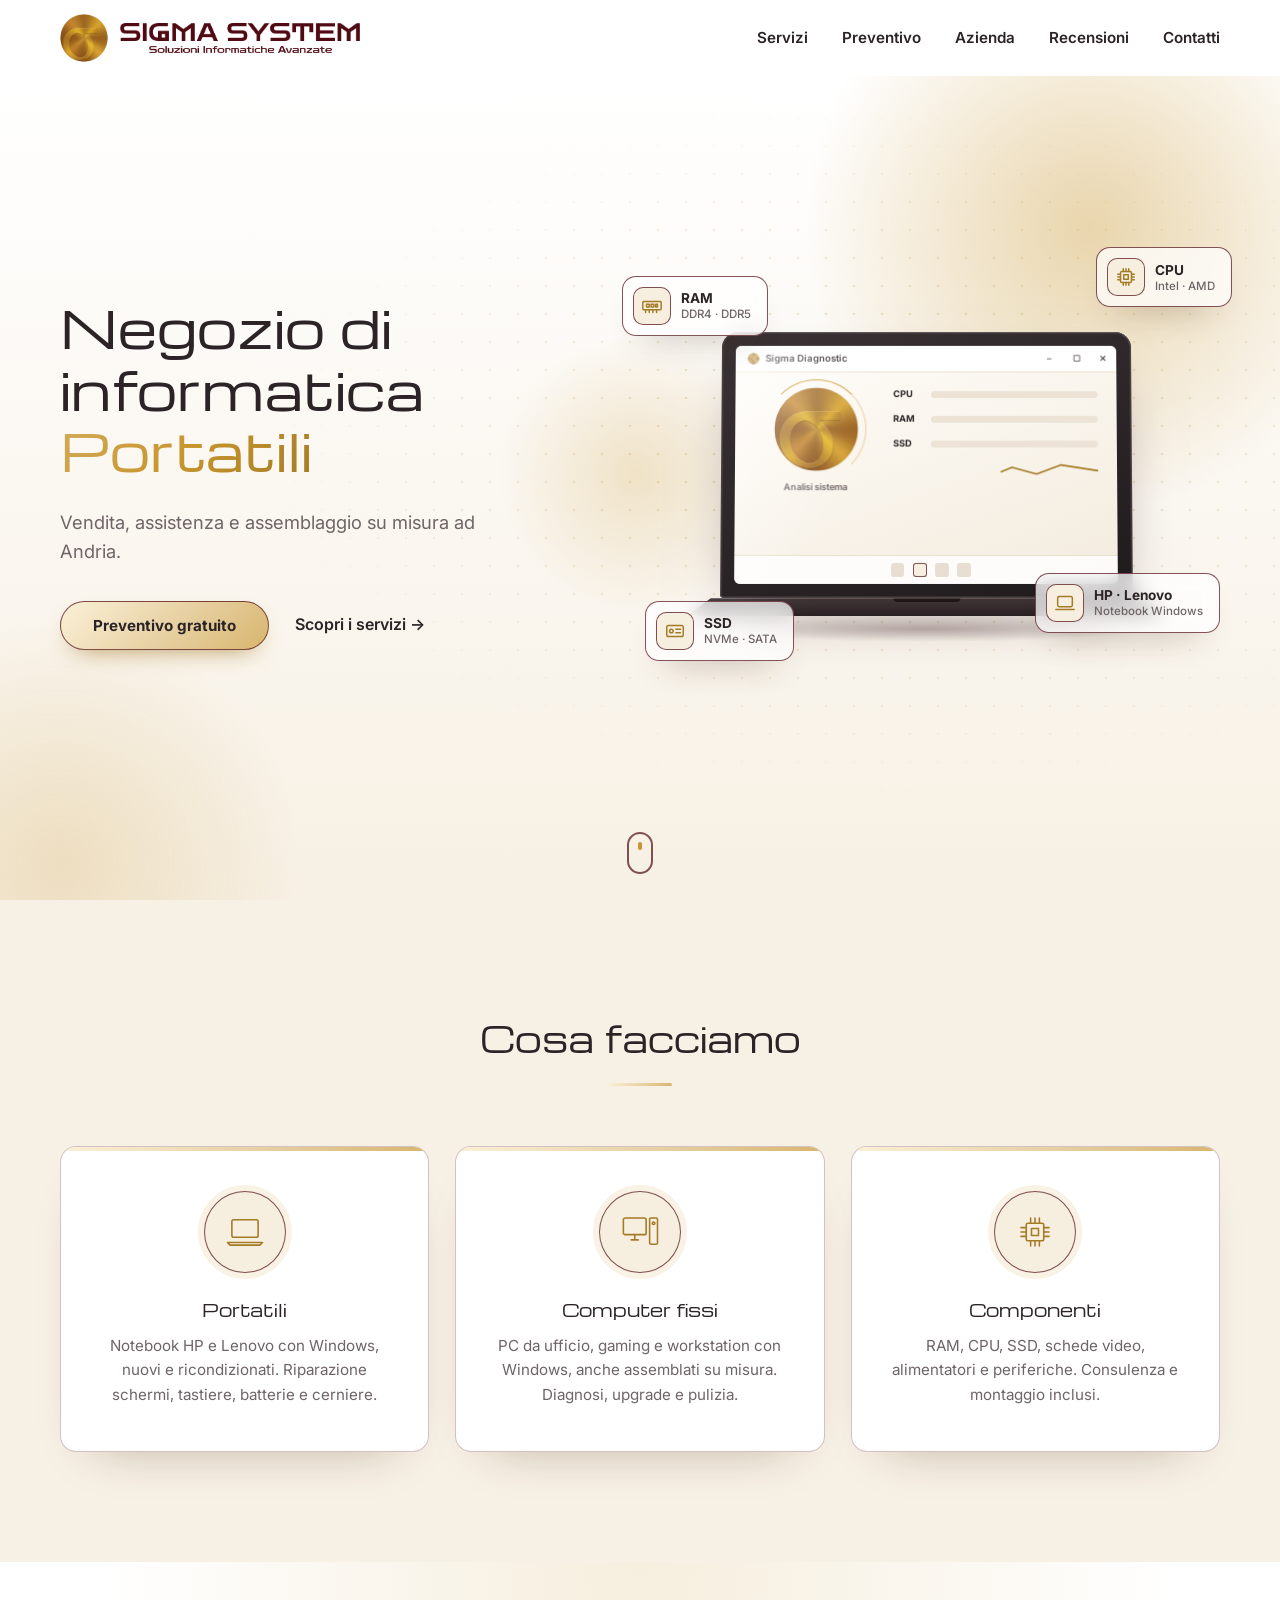
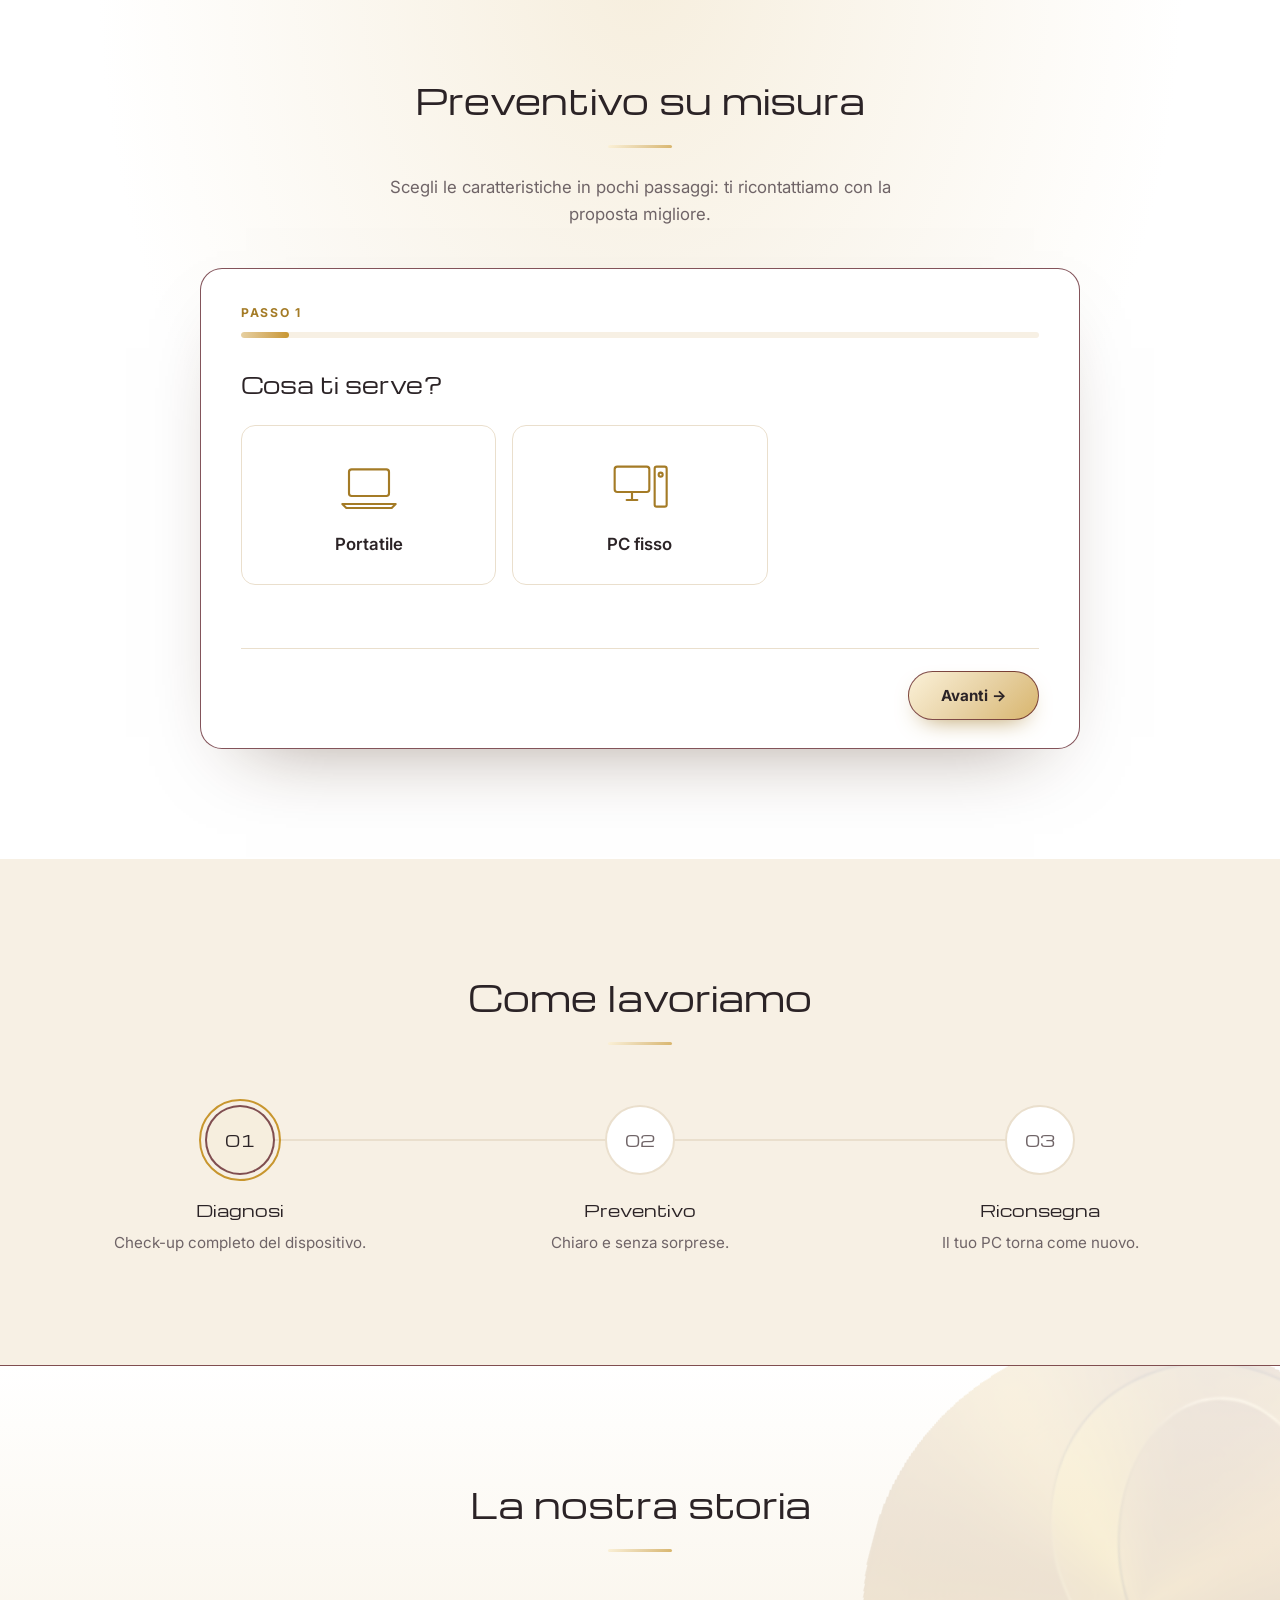
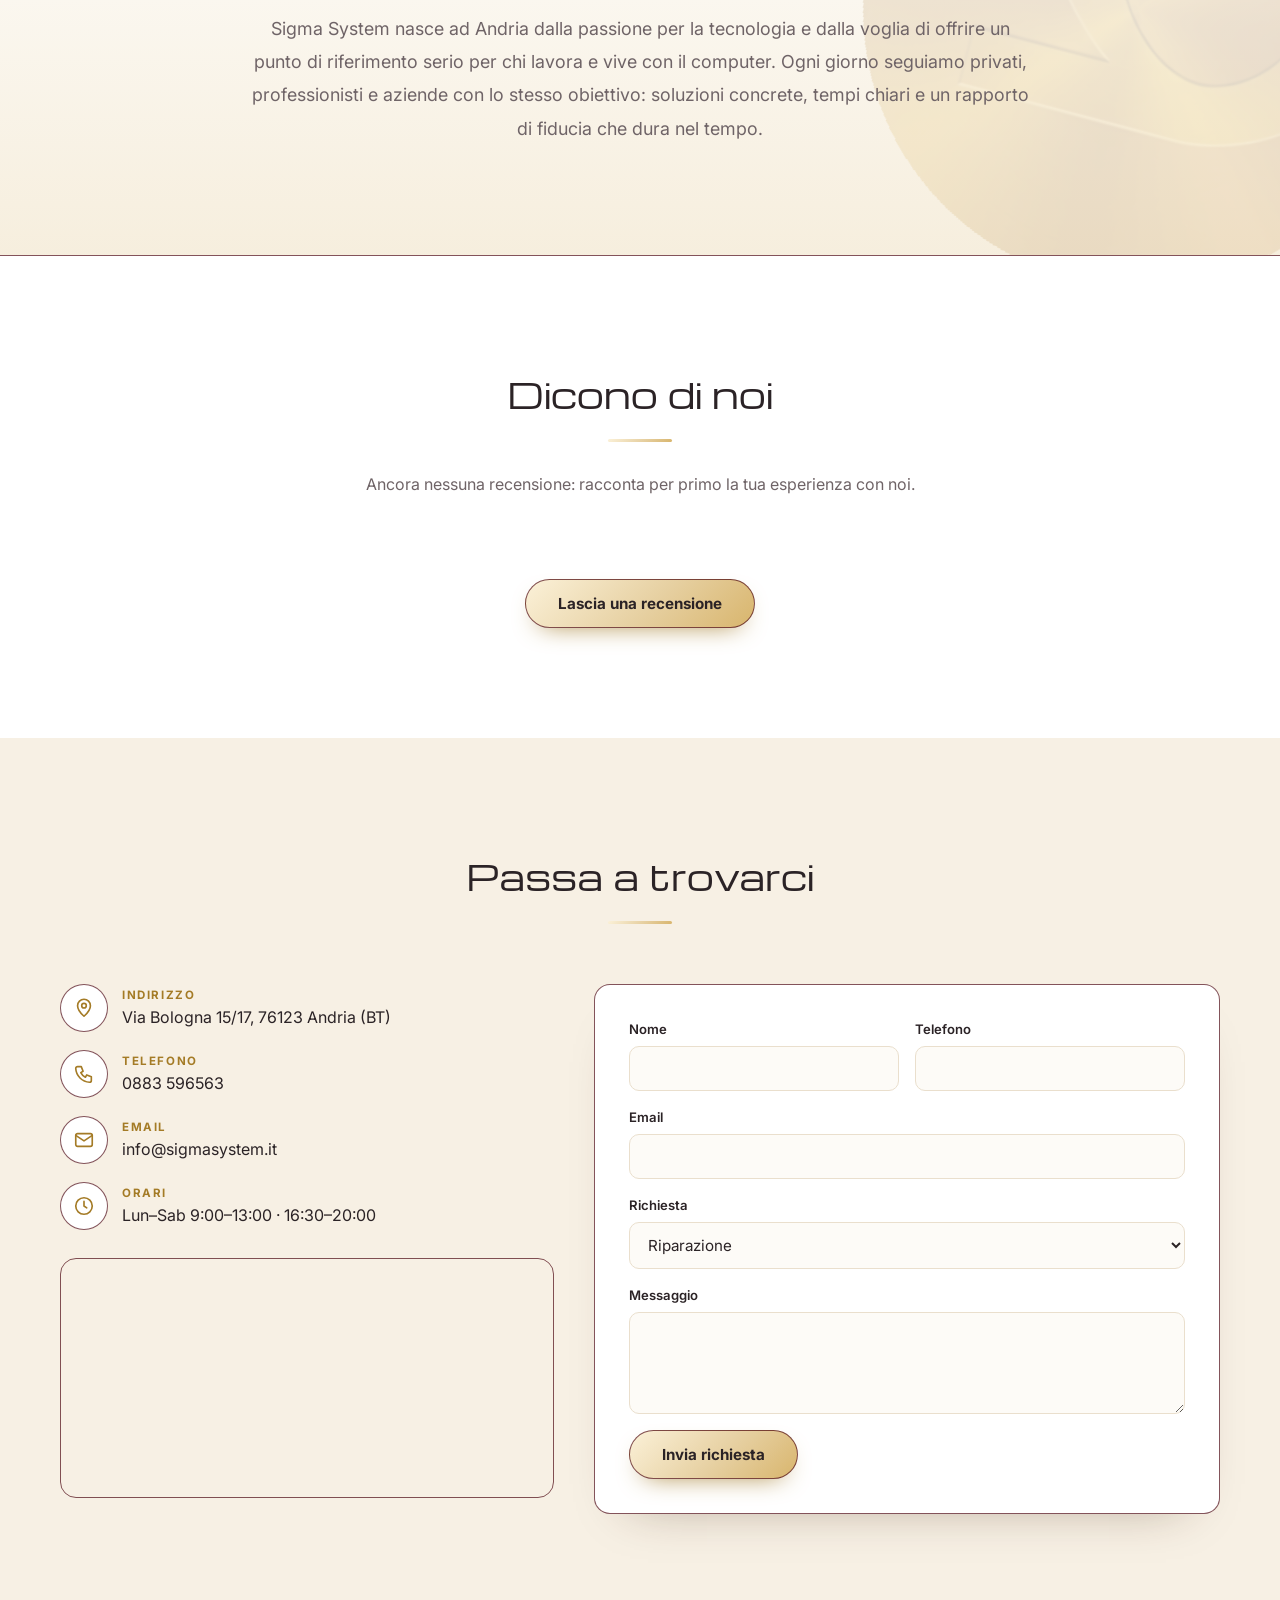
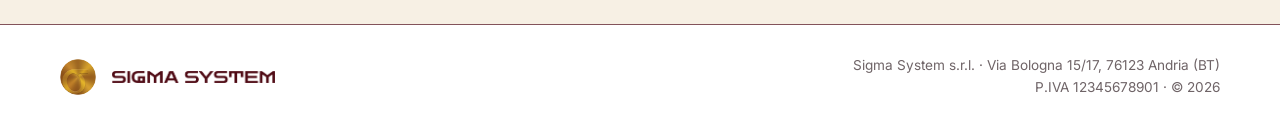
==== commit 6be13d43: "Preventivo a passi configurabile, recensioni con approvazione, rimossa fascia scorrevole" ====
--- a/index.html
+++ b/index.html
@@ -12,8 +12,8 @@
   <link rel="preconnect" href="https://fonts.googleapis.com">
   <link rel="preconnect" href="https://fonts.gstatic.com" crossorigin>
   <link href="https://fonts.googleapis.com/css2?family=Michroma&family=Inter:wght@400;500;600;700&display=swap" rel="stylesheet">
-  <link rel="stylesheet" href="assets/css/style.css?v=6">
-  <script src="assets/js/content.js?v=6"></script>
+  <link rel="stylesheet" href="assets/css/style.css?v=7">
+  <script src="assets/js/content.js?v=7"></script>
   <script>SIGMA.applyColors();</script>
 </head>
 <body>
@@ -37,8 +37,9 @@
     </a>
     <nav class="nav__links" id="navLinks">
       <a href="#servizi">Servizi</a>
-      <a href="#metodo">Metodo</a>
+      <a href="#preventivo">Preventivo</a>
       <a href="#azienda">Azienda</a>
+      <a href="#recensioni">Recensioni</a>
       <a href="#contatti">Contatti</a>
     </nav>
     <button class="nav__toggle" id="navToggle" aria-label="Apri menu" aria-expanded="false"><span></span><span></span><span></span></button>
@@ -63,7 +64,7 @@
         </h1>
         <p class="hero__text fade" data-key="hero_text"></p>
         <div class="hero__cta fade">
-          <a href="#contatti" class="btn">Richiedi assistenza</a>
+          <a href="#preventivo" class="btn">Preventivo gratuito</a>
           <a href="#servizi" class="link-arrow">Scopri i servizi <span>→</span></a>
         </div>
       </div>
@@ -114,11 +115,6 @@
     <a href="#servizi" class="scroll-cue" aria-label="Scorri"><span></span></a>
   </section>
 
-  <!-- Fascia scorrevole -->
-  <div class="marquee" aria-hidden="true">
-    <div class="marquee__track" id="marquee"></div>
-  </div>
-
   <!-- SERVIZI -->
   <section class="section section--cream" id="servizi">
     <div class="wrap">
@@ -143,8 +139,30 @@
     </div>
   </section>
 
+  <!-- PREVENTIVO A PASSI -->
+  <section class="section section--quote" id="preventivo">
+    <div class="wrap">
+      <h2 class="title reveal" data-key="quote_title"></h2>
+      <p class="subtitle reveal" data-delay="100" data-key="quote_text"></p>
+
+      <div class="wizard reveal" data-delay="200" id="wizard">
+        <div class="wz-head">
+          <span class="wz-count" id="wzCount"></span>
+          <span class="wz-name" id="wzName"></span>
+        </div>
+        <div class="wz-bar"><i id="wzBar"></i></div>
+        <div class="wz-stage" id="wzStage" aria-live="polite"></div>
+        <div class="wz-nav" id="wzNav">
+          <button type="button" class="btn-ghost" id="wzBack">← Indietro</button>
+          <p class="wz-error" id="wzError" role="alert"></p>
+          <button type="button" class="btn" id="wzNext">Avanti →</button>
+        </div>
+      </div>
+    </div>
+  </section>
+
   <!-- METODO -->
-  <section class="section" id="metodo">
+  <section class="section section--cream" id="metodo">
     <div class="wrap">
       <h2 class="title reveal" data-key="process_title"></h2>
       <div class="steps" id="steps">
@@ -176,6 +194,48 @@
       <p class="reveal" data-delay="150" data-key="about_text"></p>
     </div>
   </section>
+
+  <!-- RECENSIONI -->
+  <section class="section" id="recensioni">
+    <div class="wrap">
+      <h2 class="title reveal" data-key="reviews_title"></h2>
+      <div class="rv-summary reveal" id="rvSummary"></div>
+      <div class="rv-track" id="rvTrack"></div>
+      <div class="rv-actions reveal">
+        <div class="rv-arrows" id="rvArrows">
+          <button type="button" class="rv-arrow" data-dir="-1" aria-label="Recensioni precedenti">←</button>
+          <button type="button" class="rv-arrow" data-dir="1" aria-label="Recensioni successive">→</button>
+        </div>
+        <button type="button" class="btn" id="rvOpen">Lascia una recensione</button>
+      </div>
+    </div>
+  </section>
+
+  <dialog class="modal" id="rvDialog" aria-labelledby="rvDialogTitle">
+    <form class="modal__box" id="rvForm" method="dialog" novalidate>
+      <button type="button" class="modal__close" id="rvClose" aria-label="Chiudi">✕</button>
+      <div id="rvFormBody">
+        <h3 id="rvDialogTitle">La tua recensione</h3>
+        <div class="stars-input" id="rvStars" role="radiogroup" aria-label="Valutazione">
+          <button type="button" role="radio" aria-checked="false" data-v="1" aria-label="1 stella">★</button>
+          <button type="button" role="radio" aria-checked="false" data-v="2" aria-label="2 stelle">★</button>
+          <button type="button" role="radio" aria-checked="false" data-v="3" aria-label="3 stelle">★</button>
+          <button type="button" role="radio" aria-checked="false" data-v="4" aria-label="4 stelle">★</button>
+          <button type="button" role="radio" aria-checked="false" data-v="5" aria-label="5 stelle">★</button>
+        </div>
+        <label>Nome<input name="name" required maxlength="60" autocomplete="name"></label>
+        <label>Recensione<textarea name="text" rows="4" required maxlength="600"></textarea></label>
+        <label class="check"><input type="checkbox" name="privacy" required> Acconsento alla pubblicazione del mio nome e della recensione.</label>
+        <p class="wz-error" id="rvError" role="alert"></p>
+        <button type="submit" class="btn">Invia recensione</button>
+      </div>
+      <div class="modal__done" id="rvDone" hidden>
+        <div class="done-check">✓</div>
+        <h3>Grazie!</h3>
+        <p>La tua recensione sarà pubblicata dopo l'approvazione.</p>
+      </div>
+    </form>
+  </dialog>
 
   <!-- CONTATTI -->
   <section class="section section--cream" id="contatti">
@@ -242,6 +302,8 @@
   </div>
 </footer>
 
-<script src="assets/js/main.js?v=6"></script>
+<script src="assets/js/main.js?v=7"></script>
+<script src="assets/js/quote.js?v=7"></script>
+<script src="assets/js/reviews.js?v=7"></script>
 </body>
 </html>
--- a/assets/css/style.css
+++ b/assets/css/style.css
@@ -189,14 +189,6 @@
 .scroll-cue span { position: absolute; left: 50%; top: 8px; width: 4px; height: 8px; margin-left: -2px; border-radius: 2px; background: var(--accent); animation: cue 1.8s ease-in-out infinite; }
 @keyframes cue { 0% { opacity: 0; transform: translateY(0); } 30% { opacity: 1; } 100% { opacity: 0; transform: translateY(14px); } }
 
-/* ---------- Fascia scorrevole ---------- */
-.marquee { background: var(--gold); overflow: hidden; padding: 17px 0; border-block: 1px solid var(--border); }
-.marquee__track { display: flex; width: max-content; animation: marquee 40s linear infinite; }
-.marquee:hover .marquee__track { animation-play-state: paused; }
-.marquee__track span { font-family: var(--display); font-size: .9rem; letter-spacing: .08em; text-transform: uppercase; color: var(--text); white-space: nowrap; padding: 0 26px; display: flex; align-items: center; gap: 52px; }
-.marquee__track span::after { content: ''; width: 7px; height: 7px; transform: rotate(45deg); border: 1.5px solid var(--border); }
-@keyframes marquee { to { transform: translateX(-50%); } }
-
 /* ---------- Sezioni ---------- */
 .section { position: relative; padding: 110px 0; }
 .section--cream { background: var(--light); }
@@ -265,17 +257,142 @@
 
 .form { background: #fff; border-radius: var(--radius); padding: 34px; display: grid; gap: 16px; align-content: start; border: 1px solid var(--border); box-shadow: 0 24px 50px -36px rgba(60,30,10,.4); }
 .form__row { display: grid; grid-template-columns: 1fr 1fr; gap: 16px; }
-.form label { display: grid; gap: 6px; font-size: .82rem; font-weight: 600; color: var(--text); }
-.form input, .form select, .form textarea {
+.form label, .modal label, .wz-form label { display: grid; gap: 6px; font-size: .82rem; font-weight: 600; color: var(--text); }
+.form input, .form select, .form textarea,
+.modal input:not([type=checkbox]), .modal textarea,
+.wz-form input:not([type=checkbox]), .wz-form textarea, .wz-text, .money input {
   font: 400 .95rem var(--body); color: var(--text);
   padding: 12px 14px; border-radius: 10px; border: 1px solid var(--line); background: #fdfbf7;
   transition: border-color .3s, box-shadow .3s, background .3s;
 }
-.form textarea { resize: vertical; }
-.form input:focus, .form select:focus, .form textarea:focus { outline: 0; background: #fff; border-color: var(--accent); box-shadow: 0 0 0 4px color-mix(in srgb, var(--accent) 20%, transparent); }
+.form textarea, .modal textarea, .wz-form textarea, .wz-text { resize: vertical; width: 100%; }
+.form input:focus, .form select:focus, .form textarea:focus,
+.modal input:focus, .modal textarea:focus, .wz-form input:focus, .wz-form textarea:focus, .wz-text:focus, .money input:focus { outline: 0; background: #fff; border-color: var(--accent); box-shadow: 0 0 0 4px color-mix(in srgb, var(--accent) 20%, transparent); }
 .form .btn { justify-self: start; }
 .form__ok { color: #2e7d4f; font-weight: 600; font-size: .92rem; animation: okIn .6s var(--ease); }
 @keyframes okIn { from { opacity: 0; transform: translateY(8px); } }
+
+.check { display: flex !important; align-items: flex-start; gap: 10px; font-weight: 500 !important; color: var(--muted) !important; line-height: 1.45; cursor: pointer; }
+.check input { width: 18px; height: 18px; flex: none; margin-top: 1px; accent-color: var(--accent); }
+
+/* ---------- Preventivo a passi ---------- */
+.section--quote { background: radial-gradient(ellipse at 50% 0%, var(--gold-soft), #fff 60%); }
+.subtitle { text-align: center; color: var(--muted); font-size: 1.05rem; max-width: 560px; margin: -34px auto 40px; }
+.wizard {
+  max-width: 880px; margin: 0 auto; background: #fff; border: 1px solid var(--border); border-radius: 22px;
+  padding: 34px 40px 28px; box-shadow: 0 34px 80px -46px rgba(60,30,10,.5);
+}
+.wizard.shake { animation: shake .4s; }
+@keyframes shake { 20%, 60% { transform: translateX(-6px); } 40%, 80% { transform: translateX(6px); } }
+.wz-head { display: flex; justify-content: space-between; gap: 12px; font-size: .76rem; letter-spacing: .14em; text-transform: uppercase; font-weight: 700; color: var(--gold-ink); margin-bottom: 10px; }
+.wz-name { color: var(--muted); }
+.wz-bar { height: 6px; border-radius: 6px; background: var(--light); overflow: hidden; margin-bottom: 30px; }
+.wz-bar i { display: block; height: 100%; width: 6%; border-radius: inherit; background: linear-gradient(90deg, color-mix(in srgb, var(--accent) 45%, #fff), var(--accent)); transition: width .6s var(--ease); }
+.wz-stage { min-height: 250px; }
+.wz-step { animation: wzIn .5s var(--ease) both; }
+.wz-step.from-right { animation-name: wzRight; }
+.wz-step.from-left { animation-name: wzLeft; }
+@keyframes wzIn { from { opacity: 0; transform: translateY(10px); } }
+@keyframes wzRight { from { opacity: 0; transform: translateX(46px); } }
+@keyframes wzLeft { from { opacity: 0; transform: translateX(-46px); } }
+.wz-step h3 { font-family: var(--display); font-weight: 400; font-size: 1.35rem; color: var(--text); margin-bottom: 22px; }
+.wz-q + .wz-q { margin-top: 26px; }
+.wz-label { font-weight: 700; font-size: .95rem; margin-bottom: 12px; }
+.wz-label small { color: var(--muted); font-weight: 500; font-size: .85rem; }
+.wz-opts { display: grid; grid-template-columns: repeat(auto-fill, minmax(175px, 1fr)); gap: 12px; }
+.opt {
+  display: flex; align-items: center; gap: 12px; text-align: left; min-height: 56px; padding: 14px 16px;
+  border-radius: 14px; border: 1.5px solid var(--line); background: #fff; color: var(--text);
+  font: 600 .95rem var(--body); cursor: pointer;
+  transition: border-color .25s, background .25s, transform .25s var(--ease), box-shadow .25s;
+}
+.opt:hover { transform: translateY(-2px); border-color: color-mix(in srgb, var(--primary) 35%, transparent); }
+.opt[aria-pressed="true"] { border-color: var(--border); background: var(--gold-soft); box-shadow: 0 12px 26px -18px rgba(60,30,10,.55); }
+.opt__mark { position: relative; width: 20px; height: 20px; flex: none; border-radius: 50%; border: 1.5px solid #cdbfae; background: #fff; transition: background .25s, border-color .25s; }
+.opt--multi .opt__mark { border-radius: 6px; }
+.opt[aria-pressed="true"] .opt__mark { background: var(--accent); border-color: var(--border); }
+.opt[aria-pressed="true"] .opt__mark::after { content: '✓'; position: absolute; inset: 0; display: grid; place-items: center; color: #fff; font-size: 12px; font-weight: 700; animation: pop .3s var(--ease); }
+@keyframes pop { from { transform: scale(0); } }
+.wz-types { grid-template-columns: repeat(auto-fill, minmax(200px, 1fr)); gap: 16px; }
+.opt-type { flex-direction: column; justify-content: center; text-align: center; gap: 14px; padding: 30px 18px; font-size: 1.05rem; }
+.opt-type svg { width: 64px; height: 64px; fill: none; stroke: var(--gold-ink); stroke-width: 1.6; stroke-linecap: round; stroke-linejoin: round; transition: transform .4s var(--ease); }
+.opt-type:hover svg, .opt-type[aria-pressed="true"] svg { transform: scale(1.08); }
+
+/* Fascia di prezzo */
+.range { padding: 4px 2px 0; --a: 0%; --b: 100%; }
+.range__vals { display: flex; gap: 16px; margin-bottom: 24px; }
+.range__vals label { flex: 1; display: grid; gap: 6px; font-size: .8rem; font-weight: 600; color: var(--muted); }
+.money { position: relative; display: block; }
+.money i { position: absolute; left: 14px; top: 50%; transform: translateY(-50%); font-style: normal; color: var(--gold-ink); font-weight: 700; }
+.money input { width: 100%; padding-left: 32px !important; font-weight: 700 !important; font-size: 1.05rem !important; }
+.range__slider { position: relative; height: 28px; }
+.range__slider::before { content: ''; position: absolute; left: 0; right: 0; top: 50%; height: 6px; margin-top: -3px; border-radius: 6px; background: var(--light); }
+.range__fill { position: absolute; top: 50%; height: 6px; margin-top: -3px; left: var(--a); right: calc(100% - var(--b)); border-radius: 6px; background: linear-gradient(90deg, color-mix(in srgb, var(--accent) 50%, #fff), var(--accent)); }
+.range__slider input { position: absolute; inset: 0; width: 100%; margin: 0; background: none; pointer-events: none; -webkit-appearance: none; appearance: none; }
+.range__slider input::-webkit-slider-thumb { -webkit-appearance: none; pointer-events: auto; width: 26px; height: 26px; border-radius: 50%; background: #fff; border: 2px solid var(--border); box-shadow: 0 4px 12px -4px rgba(60,30,10,.5); cursor: grab; }
+.range__slider input::-moz-range-thumb { pointer-events: auto; width: 22px; height: 22px; border-radius: 50%; background: #fff; border: 2px solid var(--border); cursor: grab; }
+.range__slider input::-moz-range-track { background: none; }
+.range__ends { display: flex; justify-content: space-between; margin-top: 8px; font-size: .78rem; color: var(--muted); }
+
+/* Dati e riepilogo */
+.wz-form { display: grid; grid-template-columns: 1fr 1fr; gap: 16px; }
+.wz-form .wide { grid-column: 1 / -1; }
+.wz-sum { display: grid; gap: 10px; }
+.wz-sum__row { display: flex; justify-content: space-between; align-items: flex-start; gap: 16px; padding: 14px 18px; border-radius: 14px; background: var(--light); border: 1px solid var(--line); }
+.wz-sum__row h4 { font-size: .74rem; letter-spacing: .12em; text-transform: uppercase; color: var(--gold-ink); margin-bottom: 4px; }
+.wz-sum__row p { font-size: .93rem; }
+.wz-sum__row p span { color: var(--muted); }
+.wz-edit { flex: none; background: none; border: 0; font: 600 .85rem var(--body); color: var(--text); text-decoration: underline; text-decoration-color: var(--accent); text-underline-offset: 3px; cursor: pointer; }
+
+.wz-nav { display: flex; align-items: center; justify-content: space-between; gap: 16px; margin-top: 30px; padding-top: 22px; border-top: 1px solid var(--line); }
+.wz-error { flex: 1; text-align: center; color: #b3261e; font-size: .88rem; font-weight: 600; }
+.btn-ghost { background: #fff; border: 1.5px solid var(--line); border-radius: 999px; padding: 13px 22px; font: 600 .92rem var(--body); color: var(--text); cursor: pointer; transition: border-color .25s; }
+.btn-ghost:hover { border-color: var(--border); }
+.is-hidden { visibility: hidden; }
+
+.wz-done { text-align: center; padding: 26px 0 10px; }
+.wz-done p { color: var(--muted); max-width: 440px; margin: 0 auto 24px; }
+.wz-done h3 { margin-bottom: 10px !important; }
+.done-check { width: 84px; height: 84px; margin: 0 auto 20px; border-radius: 50%; display: grid; place-items: center; font-size: 2.2rem; color: var(--gold-ink); background: var(--gold-soft); border: 2px solid var(--border); animation: popIn .7s var(--ease); }
+@keyframes popIn { from { transform: scale(.3) rotate(-45deg); opacity: 0; } }
+
+/* ---------- Recensioni ---------- */
+.rv-summary { display: flex; justify-content: center; align-items: center; gap: 14px; flex-wrap: wrap; margin: -30px 0 36px; }
+.rv-avg { font-family: var(--display); font-size: 2.2rem; color: var(--text); }
+.rv-count { color: var(--muted); font-weight: 500; }
+.rv-empty { color: var(--muted); text-align: center; }
+.stars { font-size: 1.15rem; letter-spacing: 2px; background: linear-gradient(90deg, var(--accent) calc(var(--r) * 20%), #e4d9c9 0); -webkit-background-clip: text; background-clip: text; color: transparent; }
+.rv-track { display: grid; grid-auto-flow: column; grid-auto-columns: calc((100% - 48px) / 3); gap: 24px; overflow-x: auto; scroll-snap-type: x mandatory; padding: 6px 2px 18px; scrollbar-width: none; }
+.rv-track::-webkit-scrollbar { display: none; }
+.rv-card { scroll-snap-align: start; display: flex; flex-direction: column; gap: 14px; padding: 28px; border-radius: var(--radius); background: #fff; border: 1px solid color-mix(in srgb, var(--primary) 25%, transparent); box-shadow: 0 24px 50px -38px rgba(60,30,10,.45); animation: wzIn .8s var(--ease) both; }
+.rv-card p { color: var(--muted); font-size: .96rem; flex: 1; }
+.rv-card footer { display: flex; align-items: center; gap: 12px; }
+.rv-card footer span:last-child { display: grid; line-height: 1.3; }
+.rv-card small { color: var(--muted); font-size: .8rem; }
+.rv-avatar { width: 42px; height: 42px; flex: none; border-radius: 50%; display: grid; place-items: center; font-weight: 700; color: var(--gold-ink); background: var(--gold-soft); border: 1.5px solid var(--border); }
+.rv-actions { display: flex; justify-content: center; align-items: center; gap: 18px; flex-wrap: wrap; margin-top: 22px; }
+.rv-arrows { display: flex; gap: 10px; }
+.rv-arrows[hidden] { display: none; }
+.rv-arrow { width: 48px; height: 48px; border-radius: 50%; background: #fff; border: 1.5px solid var(--border); font-size: 1.1rem; color: var(--text); cursor: pointer; transition: background .25s; }
+.rv-arrow:hover { background: var(--gold-soft); }
+
+/* Finestra recensione */
+.modal { border: 0; padding: 0; margin: auto; background: transparent; width: min(480px, calc(100% - 32px)); max-height: calc(100% - 32px); }
+.modal::backdrop { background: rgba(30,20,15,.45); backdrop-filter: blur(4px); }
+.modal[open] .modal__box { animation: modalIn .45s var(--ease); }
+@keyframes modalIn { from { opacity: 0; transform: translateY(30px) scale(.97); } }
+.modal__box { position: relative; background: #fff; border: 1px solid var(--border); border-radius: 20px; padding: 32px 28px 28px; }
+#rvFormBody { display: grid; gap: 16px; }
+#rvFormBody[hidden] { display: none; }
+.modal h3 { font-family: var(--display); font-weight: 400; font-size: 1.2rem; }
+.modal .btn { justify-self: start; }
+.modal__close { position: absolute; top: 14px; right: 14px; width: 36px; height: 36px; border-radius: 50%; border: 1px solid var(--line); background: #fff; cursor: pointer; color: var(--muted); }
+.stars-input { display: flex; gap: 4px; }
+.stars-input button { font-size: 2.1rem; line-height: 1; background: none; border: 0; color: #e2d6c4; cursor: pointer; transition: transform .2s var(--ease), color .2s; }
+.stars-input button.on { color: var(--accent); }
+.stars-input button:hover { transform: scale(1.15); }
+.modal__done { text-align: center; padding: 12px 0; }
+.modal__done p { color: var(--muted); }
 
 /* Footer */
 .footer { background: #fff; border-top: 1px solid var(--border); padding: 30px 0; font-size: .85rem; color: var(--muted); }
@@ -283,6 +400,25 @@
 .footer p { text-align: right; }
 
 /* ---------- Responsive ---------- */
+@media (max-width: 1000px) {
+  .nav__links { gap: 24px; font-size: .9rem; }
+}
+@media (max-width: 900px) {
+  /* Menu a tendina con i 3 trattini (telefono e tablet) */
+  .nav__toggle { display: flex; }
+  .nav__links {
+    position: absolute; top: 100%; left: 0; right: 0;
+    flex-direction: column; gap: 0; background: #fff;
+    box-shadow: 0 18px 30px -18px rgba(0,0,0,.35);
+    max-height: 0; overflow: hidden; transition: max-height .4s var(--ease);
+  }
+  .nav__links a { padding: 16px 24px; border-top: 1px solid var(--line); }
+  .nav__links a::after { display: none; }
+  .nav--open .nav__links { max-height: 340px; }
+  .nav--open .nav__toggle span:nth-child(1) { transform: translateY(7px) rotate(45deg); }
+  .nav--open .nav__toggle span:nth-child(2) { opacity: 0; }
+  .nav--open .nav__toggle span:nth-child(3) { transform: translateY(-7px) rotate(-45deg); }
+}
 @media (max-width: 960px) {
   .hero { min-height: auto; padding: 40px 0 80px; text-align: center; }
   .hero__inner { grid-template-columns: 1fr; gap: 10px; }
@@ -295,6 +431,7 @@
   .scroll-cue { display: none; }
   .cards, .contact { grid-template-columns: 1fr; }
   .section { padding: 80px 0; }
+  .rv-track { grid-auto-columns: calc((100% - 24px) / 2); }
 }
 @media (max-width: 720px) {
   .wrap { width: calc(100% - 32px); }
@@ -303,21 +440,6 @@
   .logo img { width: 40px; height: 40px; }
   .wordmark { width: 180px; }
   .tagline { width: 144px; }
-
-  /* Menu a tendina */
-  .nav__toggle { display: flex; }
-  .nav__links {
-    position: absolute; top: 100%; left: 0; right: 0;
-    flex-direction: column; gap: 0; background: #fff;
-    box-shadow: 0 18px 30px -18px rgba(0,0,0,.35);
-    max-height: 0; overflow: hidden; transition: max-height .4s var(--ease);
-  }
-  .nav__links a { padding: 16px 24px; border-top: 1px solid var(--line); }
-  .nav__links a::after { display: none; }
-  .nav--open .nav__links { max-height: 300px; }
-  .nav--open .nav__toggle span:nth-child(1) { transform: translateY(7px) rotate(45deg); }
-  .nav--open .nav__toggle span:nth-child(2) { opacity: 0; }
-  .nav--open .nav__toggle span:nth-child(3) { transform: translateY(-7px) rotate(-45deg); }
 
   .stage { height: 290px; }
   .laptop { width: 82%; }
@@ -342,15 +464,34 @@
 
   .form__row { grid-template-columns: 1fr; }
   .form { padding: 24px; }
+
+  .subtitle { margin-top: -38px; font-size: 1rem; }
+  .wizard { padding: 24px 18px 20px; border-radius: 18px; }
+  .wz-step h3 { font-size: 1.15rem; margin-bottom: 18px; }
+  .wz-opts { grid-template-columns: 1fr 1fr; gap: 10px; }
+  .opt { padding: 12px; gap: 10px; font-size: .88rem; min-height: 52px; }
+  .opt__mark { width: 18px; height: 18px; }
+  .wz-types { grid-template-columns: 1fr 1fr; }
+  .opt-type { padding: 22px 10px; }
+  .opt-type svg { width: 48px; height: 48px; }
+  .wz-form { grid-template-columns: 1fr; }
+  .wz-nav { flex-wrap: wrap; }
+  .wz-error { order: -1; flex-basis: 100%; }
+  .wz-nav .btn { flex: 1; text-align: center; }
+  .wz-sum__row { padding: 12px 14px; }
+  .rv-track { grid-auto-columns: 86%; gap: 16px; }
+
   .footer__inner { flex-direction: column; text-align: center; }
   .footer p { text-align: center; }
 }
 @media (max-width: 380px) {
   .wordmark { width: 150px; }
   .tagline { width: 120px; }
+  .wz-opts { grid-template-columns: 1fr; }
+  .wz-types { grid-template-columns: 1fr 1fr; }
 }
 
 @media (prefers-reduced-motion: reduce) {
   *, *::before, *::after { animation-duration: .01ms !important; animation-iteration-count: 1 !important; transition-duration: .01ms !important; transition-delay: 0s !important; }
-  .blob, .chip__in, .marquee__track { animation: none !important; }
-}
+  .blob, .chip__in { animation: none !important; }
+}
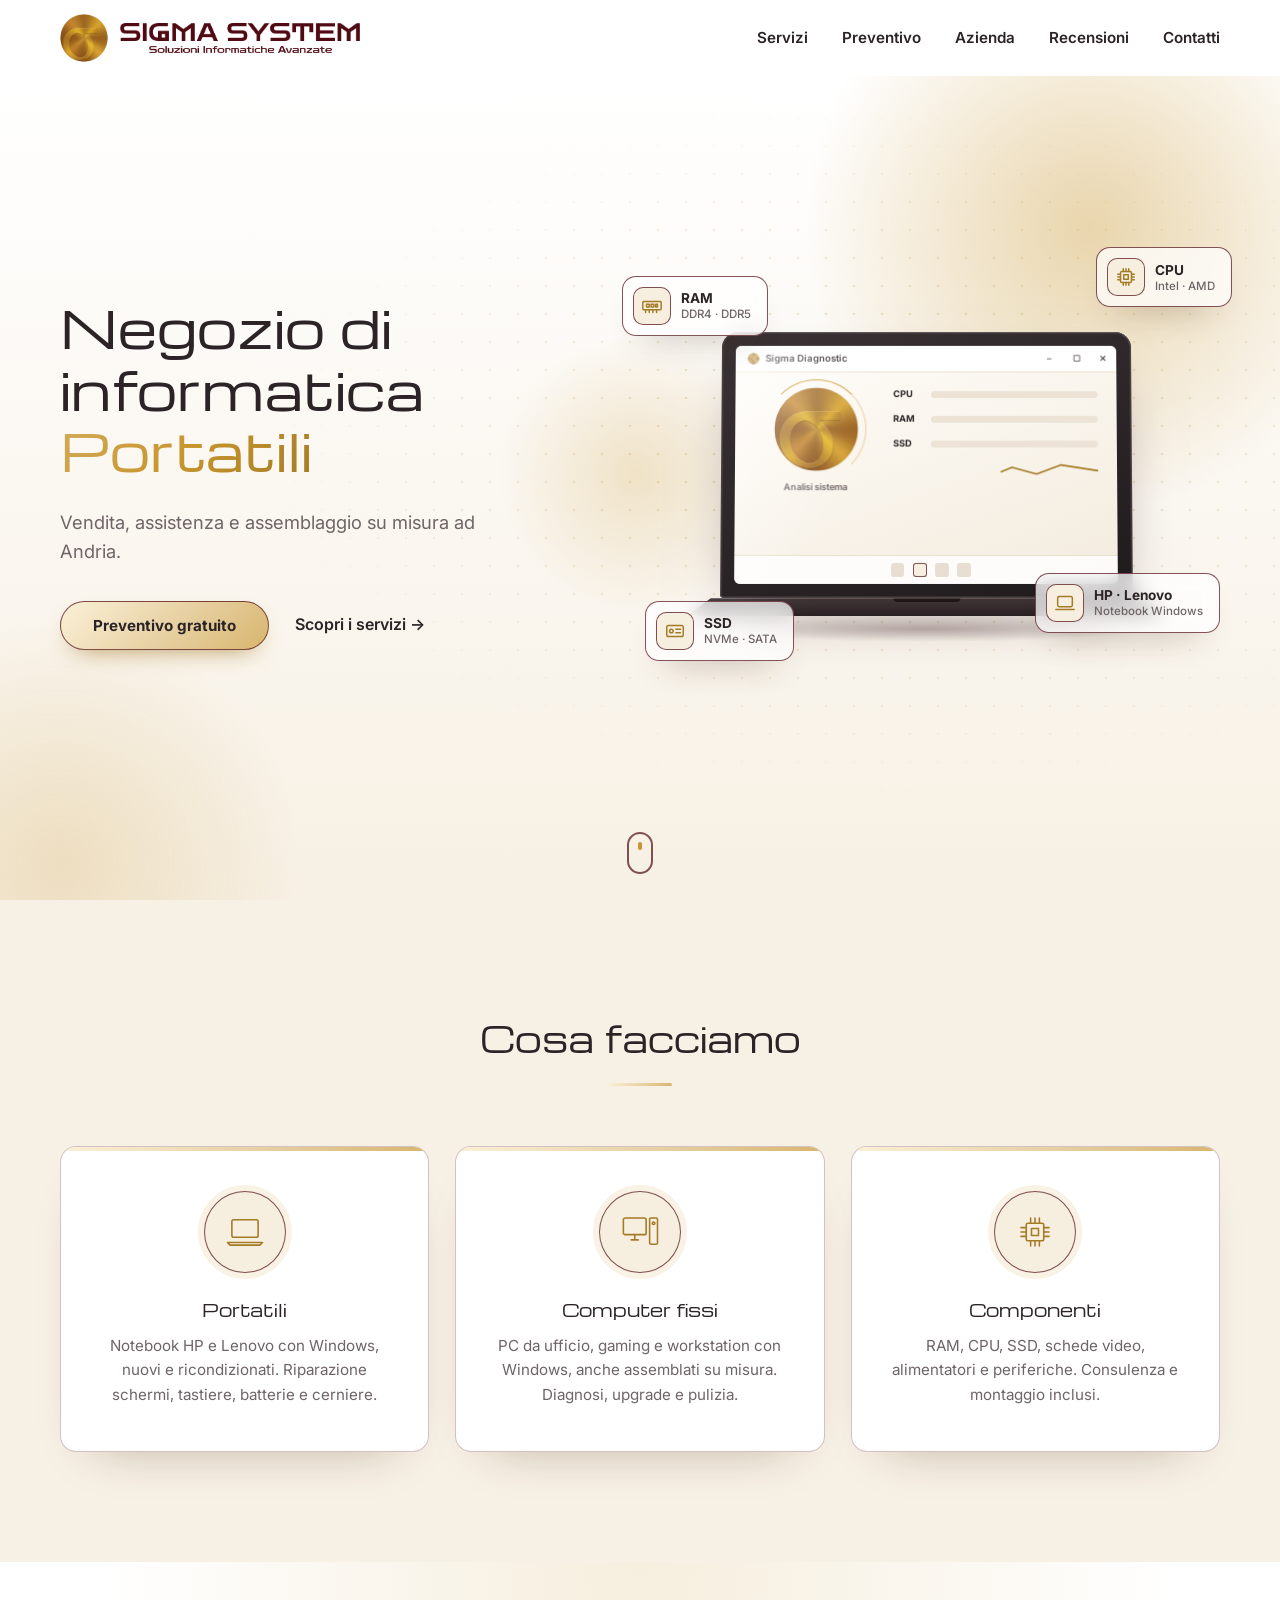
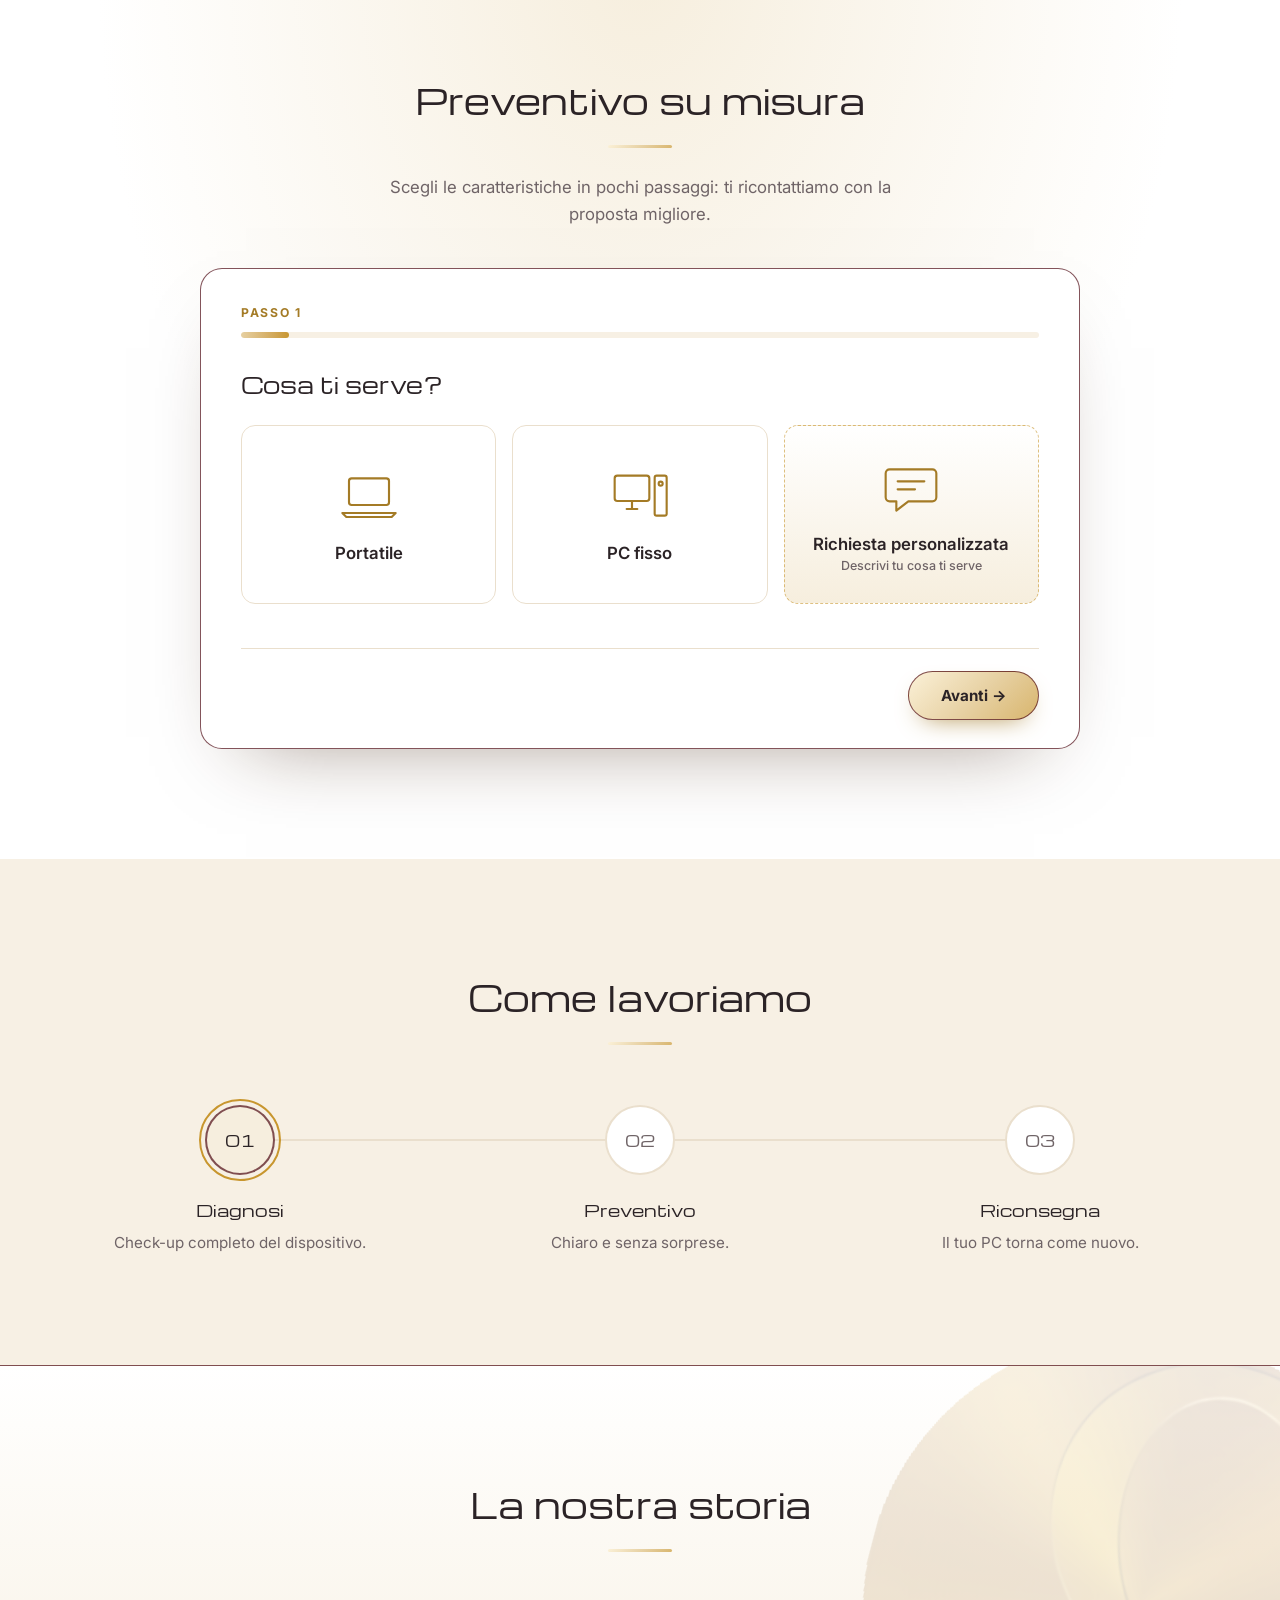
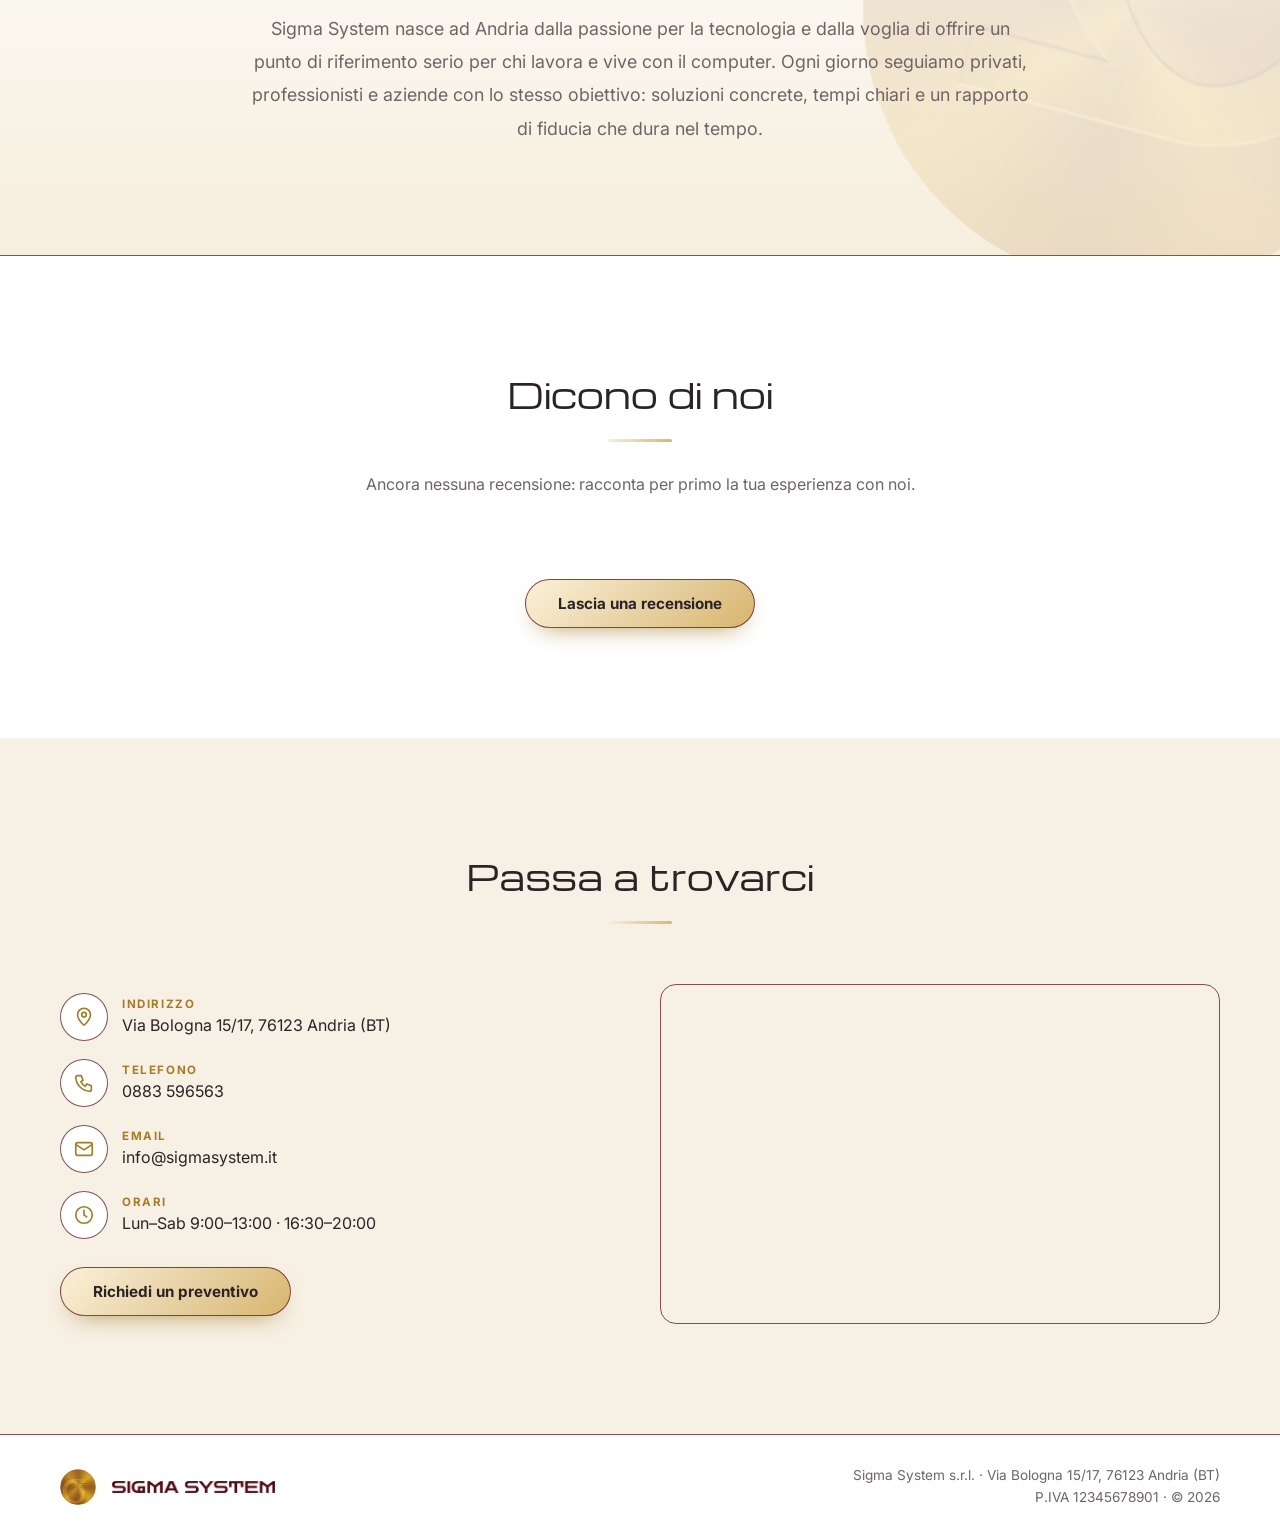
==== commit 81704e84: "Richiesta personalizzata, azzera scelte, logo completo nel caricamento, rimosso modulo contatti" ====
--- a/index.html
+++ b/index.html
@@ -12,15 +12,17 @@
   <link rel="preconnect" href="https://fonts.googleapis.com">
   <link rel="preconnect" href="https://fonts.gstatic.com" crossorigin>
   <link href="https://fonts.googleapis.com/css2?family=Michroma&family=Inter:wght@400;500;600;700&display=swap" rel="stylesheet">
-  <link rel="stylesheet" href="assets/css/style.css?v=7">
-  <script src="assets/js/content.js?v=7"></script>
+  <link rel="stylesheet" href="assets/css/style.css?v=8">
+  <script src="assets/js/content.js?v=8"></script>
   <script>SIGMA.applyColors();</script>
 </head>
 <body>
 
 <!-- Intro -->
 <div class="loader" id="loader" aria-hidden="true">
-  <img src="assets/img/logo-mark.png" alt="" width="90" height="90">
+  <img src="assets/img/logo-mark.png" alt="" width="120" height="120">
+  <span class="wordmark loader__word"></span>
+  <span class="tagline loader__tag"></span>
   <span class="loader__bar"></span>
 </div>
 
@@ -149,6 +151,7 @@
         <div class="wz-head">
           <span class="wz-count" id="wzCount"></span>
           <span class="wz-name" id="wzName"></span>
+          <button type="button" class="wz-reset" id="wzReset" hidden>↺ Azzera scelte</button>
         </div>
         <div class="wz-bar"><i id="wzBar"></i></div>
         <div class="wz-stage" id="wzStage" aria-live="polite"></div>
@@ -242,7 +245,7 @@
     <div class="wrap">
       <h2 class="title reveal" data-key="contact_title"></h2>
       <div class="contact">
-        <div class="reveal">
+        <div class="reveal contact__info">
           <ul class="info">
             <li>
               <i><svg viewBox="0 0 24 24"><path d="M12 21s-7-6.2-7-11.5A7 7 0 0 1 19 9.5C19 14.8 12 21 12 21z"/><circle cx="12" cy="9.5" r="2.5"/></svg></i>
@@ -261,29 +264,10 @@
               <div><small>Orari</small><span data-key="hours"></span></div>
             </li>
           </ul>
-          <iframe class="map" title="Mappa" loading="lazy" referrerpolicy="no-referrer-when-downgrade"
-            src="https://maps.google.com/maps?q=Via%20Bologna%2015%2C%20Andria%20BT&z=16&output=embed"></iframe>
-        </div>
-
-        <form class="form reveal" data-delay="150" id="contactForm">
-          <div class="form__row">
-            <label>Nome<input name="name" required autocomplete="name"></label>
-            <label>Telefono<input name="phone" type="tel" autocomplete="tel"></label>
-          </div>
-          <label>Email<input name="email" type="email" required autocomplete="email"></label>
-          <label>Richiesta
-            <select name="type">
-              <option>Riparazione</option>
-              <option>Acquisto portatile</option>
-              <option>Acquisto PC fisso</option>
-              <option>Componenti</option>
-              <option>Altro</option>
-            </select>
-          </label>
-          <label>Messaggio<textarea name="message" rows="4" required></textarea></label>
-          <button class="btn" type="submit">Invia richiesta</button>
-          <p class="form__ok" id="formOk" hidden>Grazie! Ti ricontatteremo al più presto.</p>
-        </form>
+          <a href="#preventivo" class="btn">Richiedi un preventivo</a>
+        </div>
+        <iframe class="map reveal" data-delay="150" title="Mappa" loading="lazy" referrerpolicy="no-referrer-when-downgrade"
+          src="https://maps.google.com/maps?q=Via%20Bologna%2015%2C%20Andria%20BT&z=16&output=embed"></iframe>
       </div>
     </div>
   </section>
@@ -302,8 +286,8 @@
   </div>
 </footer>
 
-<script src="assets/js/main.js?v=7"></script>
-<script src="assets/js/quote.js?v=7"></script>
-<script src="assets/js/reviews.js?v=7"></script>
+<script src="assets/js/main.js?v=8"></script>
+<script src="assets/js/quote.js?v=8"></script>
+<script src="assets/js/reviews.js?v=8"></script>
 </body>
 </html>
--- a/assets/css/style.css
+++ b/assets/css/style.css
@@ -36,12 +36,17 @@
 
 /* ---------- Intro ---------- */
 .loader {
-  position: fixed; inset: 0; z-index: 100; display: grid; place-content: center; justify-items: center; gap: 22px;
-  background: #fff; animation: loaderOut .6s 3s forwards; /* fallback se JS non parte */
-}
-.loader img { border-radius: 50%; animation: loaderIn 1s var(--ease) both; }
-.loader__bar { width: 120px; height: 2px; background: var(--line); border-radius: 2px; overflow: hidden; position: relative; }
-.loader__bar::after { content: ''; position: absolute; inset: 0; background: var(--gold); transform-origin: left; animation: bar .9s var(--ease) .1s both; }
+  position: fixed; inset: 0; z-index: 100; display: grid; place-content: center; justify-items: center; gap: 0;
+  background: #fff; animation: loaderOut .6s 3.6s forwards; /* fallback se JS non parte */
+}
+.loader img { border-radius: 50%; margin-bottom: 30px; animation: loaderIn 1s var(--ease) both; }
+/* Scritta del logo originale che si svela da sinistra a destra */
+.loader .loader__word { width: min(340px, 78vw); animation: wordIn 1s var(--ease) .35s both; }
+.loader .loader__tag { width: min(272px, 62vw); margin-top: 12px; animation: tagIn .8s ease .8s both; }
+.loader__bar { width: 140px; height: 2px; margin-top: 30px; background: var(--line); border-radius: 2px; overflow: hidden; position: relative; }
+.loader__bar::after { content: ''; position: absolute; inset: 0; background: var(--gold); transform-origin: left; animation: bar 1.3s var(--ease) .1s both; }
+@keyframes wordIn { from { clip-path: inset(0 100% 0 0); opacity: 0; } to { clip-path: inset(0 0 0 0); opacity: 1; } }
+@keyframes tagIn { from { opacity: 0; transform: translateY(8px); letter-spacing: 2px; } }
 .loader.is-done { opacity: 0; visibility: hidden; transition: opacity .6s ease, visibility 0s .6s; }
 @keyframes loaderIn { from { opacity: 0; transform: scale(.6) rotate(-90deg); } }
 @keyframes bar { from { transform: scaleX(0); } }
@@ -253,7 +258,9 @@
 .info div { display: grid; }
 .info small { font-size: .72rem; letter-spacing: .14em; text-transform: uppercase; font-weight: 700; color: var(--gold-ink); }
 .info a:hover { text-decoration: underline; text-decoration-color: var(--accent); }
-.map { width: 100%; height: 240px; border: 1px solid var(--border); border-radius: var(--radius); }
+.contact { align-items: stretch; }
+.contact__info { display: flex; flex-direction: column; justify-content: center; align-items: flex-start; }
+.map { width: 100%; height: 100%; min-height: 340px; border: 1px solid var(--border); border-radius: var(--radius); }
 
 .form { background: #fff; border-radius: var(--radius); padding: 34px; display: grid; gap: 16px; align-content: start; border: 1px solid var(--border); box-shadow: 0 24px 50px -36px rgba(60,30,10,.4); }
 .form__row { display: grid; grid-template-columns: 1fr 1fr; gap: 16px; }
@@ -285,7 +292,18 @@
 .wizard.shake { animation: shake .4s; }
 @keyframes shake { 20%, 60% { transform: translateX(-6px); } 40%, 80% { transform: translateX(6px); } }
 .wz-head { display: flex; justify-content: space-between; gap: 12px; font-size: .76rem; letter-spacing: .14em; text-transform: uppercase; font-weight: 700; color: var(--gold-ink); margin-bottom: 10px; }
-.wz-name { color: var(--muted); }
+.wz-head { align-items: center; }
+.wz-name { color: var(--muted); margin-left: auto; }
+.wz-reset {
+  font: 600 .78rem var(--body); letter-spacing: 0; text-transform: none; color: var(--text);
+  background: #fff; border: 1px solid var(--line); border-radius: 999px; padding: 5px 12px; cursor: pointer;
+  transition: border-color .25s, background .25s, color .25s;
+}
+.wz-reset:hover { border-color: var(--border); }
+.wz-reset.armed { background: #fdecea; border-color: #b3261e; color: #b3261e; animation: pop .3s var(--ease); }
+.wz-hint { color: var(--muted); margin: -10px 0 16px; font-size: .95rem; }
+.wz-text { min-height: 150px; }
+.pre { white-space: pre-line; }
 .wz-bar { height: 6px; border-radius: 6px; background: var(--light); overflow: hidden; margin-bottom: 30px; }
 .wz-bar i { display: block; height: 100%; width: 6%; border-radius: inherit; background: linear-gradient(90deg, color-mix(in srgb, var(--accent) 45%, #fff), var(--accent)); transition: width .6s var(--ease); }
 .wz-stage { min-height: 250px; }
@@ -317,6 +335,9 @@
 .opt-type { flex-direction: column; justify-content: center; text-align: center; gap: 14px; padding: 30px 18px; font-size: 1.05rem; }
 .opt-type svg { width: 64px; height: 64px; fill: none; stroke: var(--gold-ink); stroke-width: 1.6; stroke-linecap: round; stroke-linejoin: round; transition: transform .4s var(--ease); }
 .opt-type:hover svg, .opt-type[aria-pressed="true"] svg { transform: scale(1.08); }
+.opt-type span { display: grid; gap: 4px; }
+.opt-type small { font-size: .78rem; font-weight: 500; color: var(--muted); }
+.opt-type--custom { border-style: dashed; border-color: color-mix(in srgb, var(--accent) 60%, transparent); background: linear-gradient(180deg, #fff, var(--gold-soft)); }
 
 /* Fascia di prezzo */
 .range { padding: 4px 2px 0; --a: 0%; --b: 100%; }
@@ -468,12 +489,19 @@
   .subtitle { margin-top: -38px; font-size: 1rem; }
   .wizard { padding: 24px 18px 20px; border-radius: 18px; }
   .wz-step h3 { font-size: 1.15rem; margin-bottom: 18px; }
+  .wz-head { flex-wrap: wrap; row-gap: 6px; }
+  .wz-count, .wz-reset { white-space: nowrap; }
+  .wz-reset { margin-left: auto; }
+  .wz-name { order: 3; flex-basis: 100%; margin-left: 0; }
   .wz-opts { grid-template-columns: 1fr 1fr; gap: 10px; }
   .opt { padding: 12px; gap: 10px; font-size: .88rem; min-height: 52px; }
   .opt__mark { width: 18px; height: 18px; }
   .wz-types { grid-template-columns: 1fr 1fr; }
   .opt-type { padding: 22px 10px; }
   .opt-type svg { width: 48px; height: 48px; }
+  .opt-type--custom { grid-column: 1 / -1; flex-direction: row; justify-content: flex-start; text-align: left; padding: 16px 18px; }
+  .opt-type--custom svg { width: 40px; height: 40px; }
+  .map { min-height: 280px; }
   .wz-form { grid-template-columns: 1fr; }
   .wz-nav { flex-wrap: wrap; }
   .wz-error { order: -1; flex-basis: 100%; }
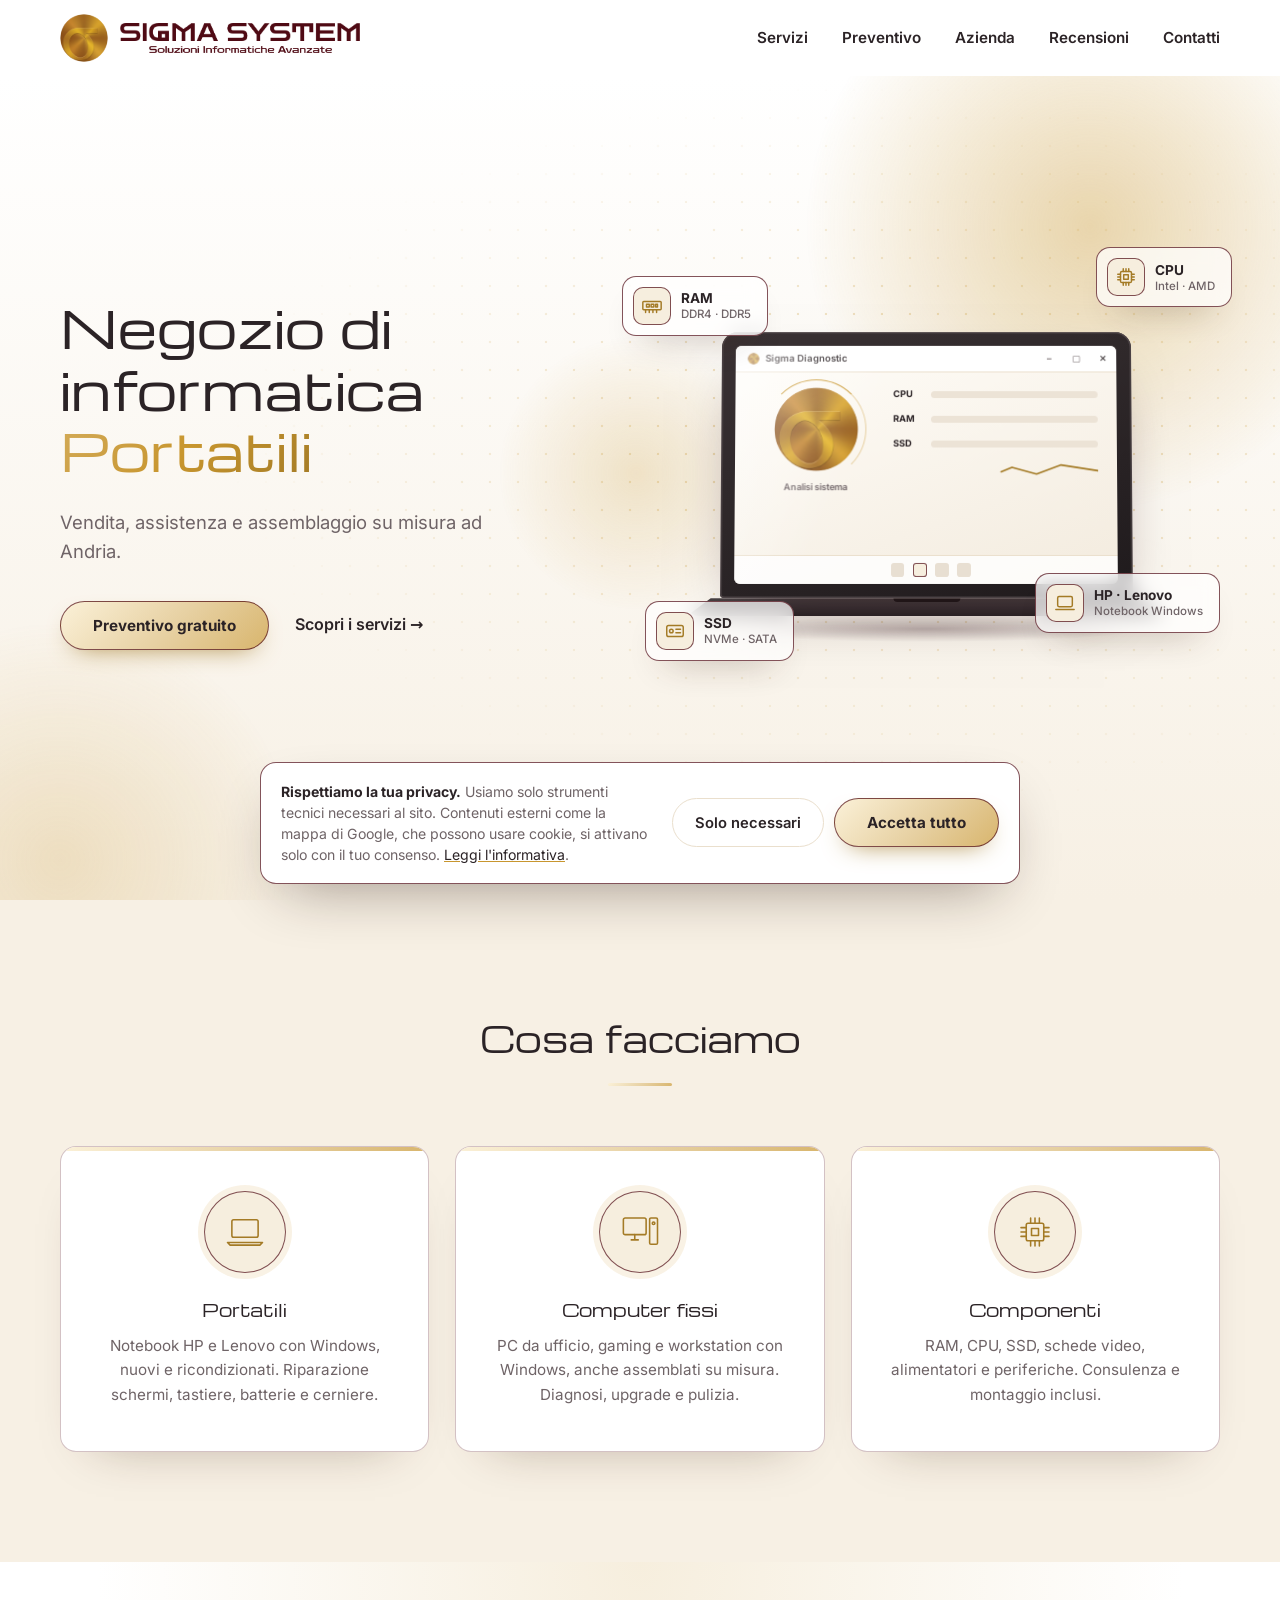
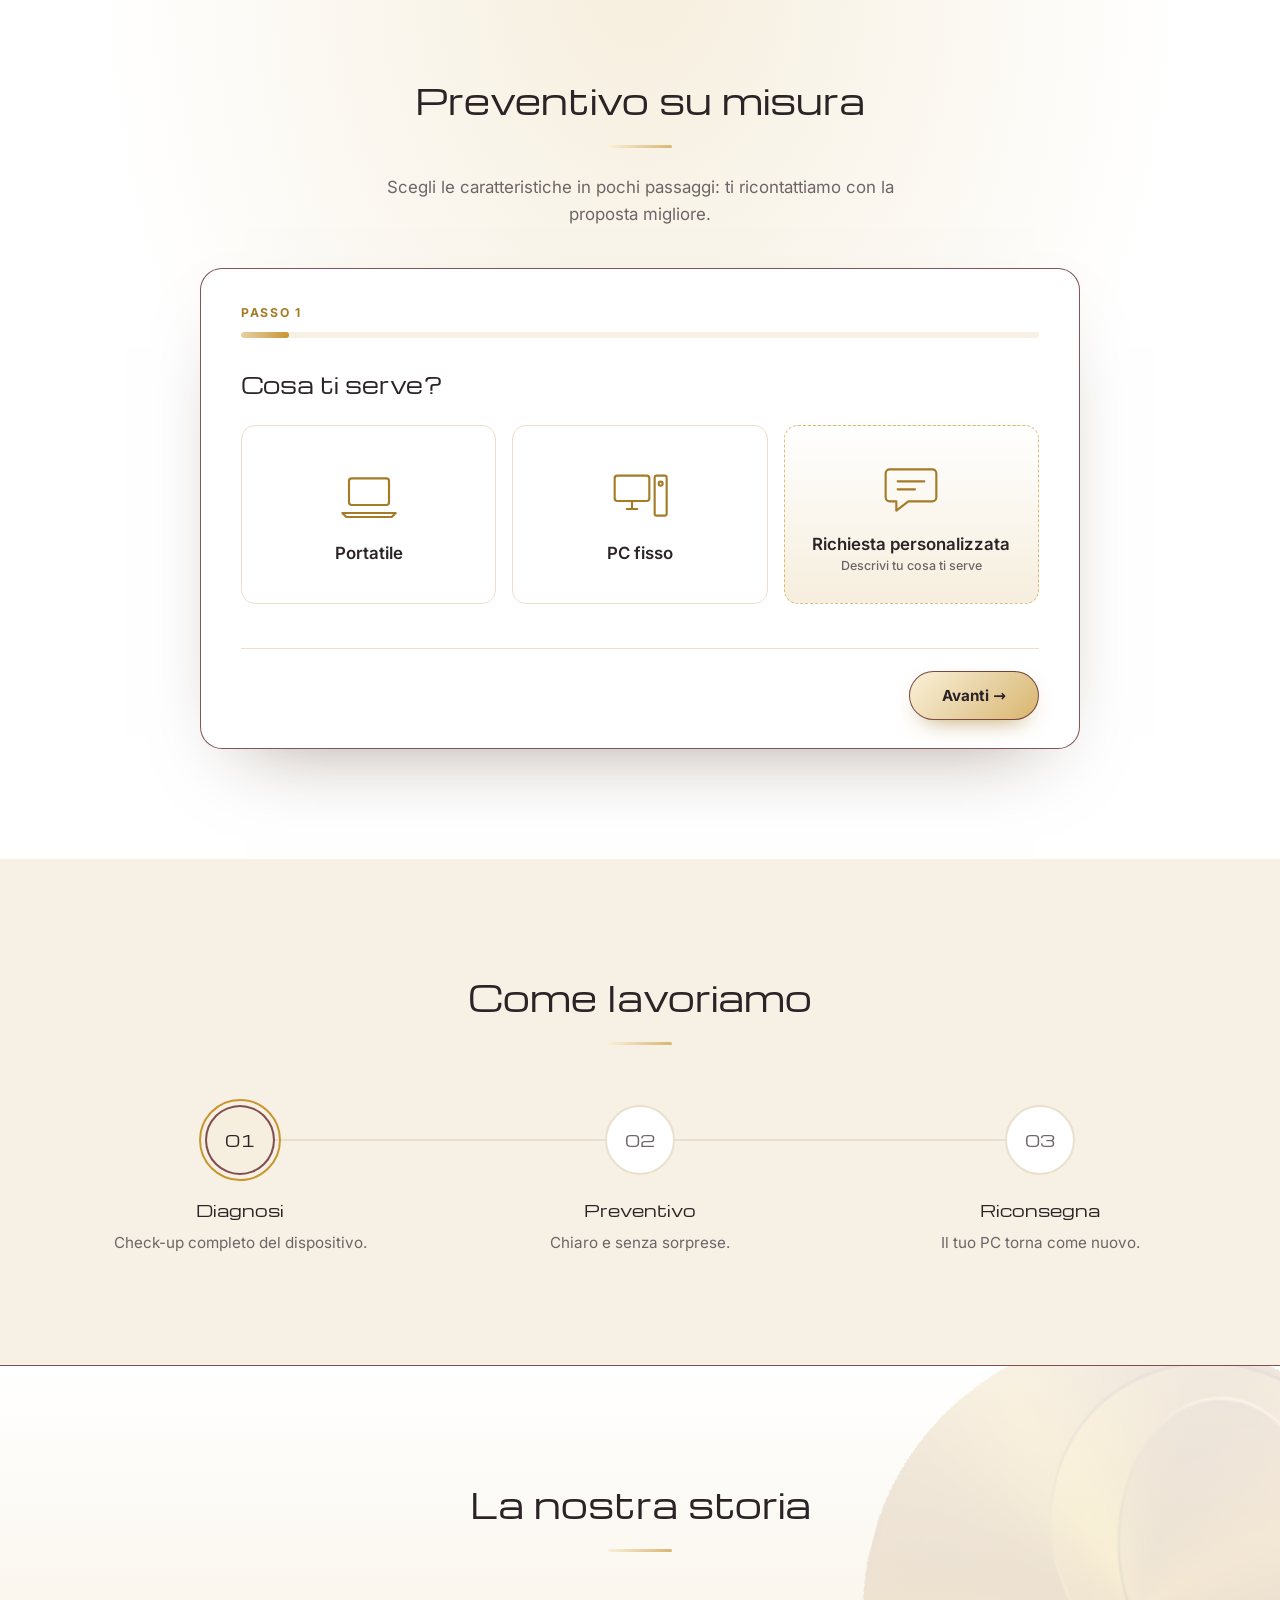
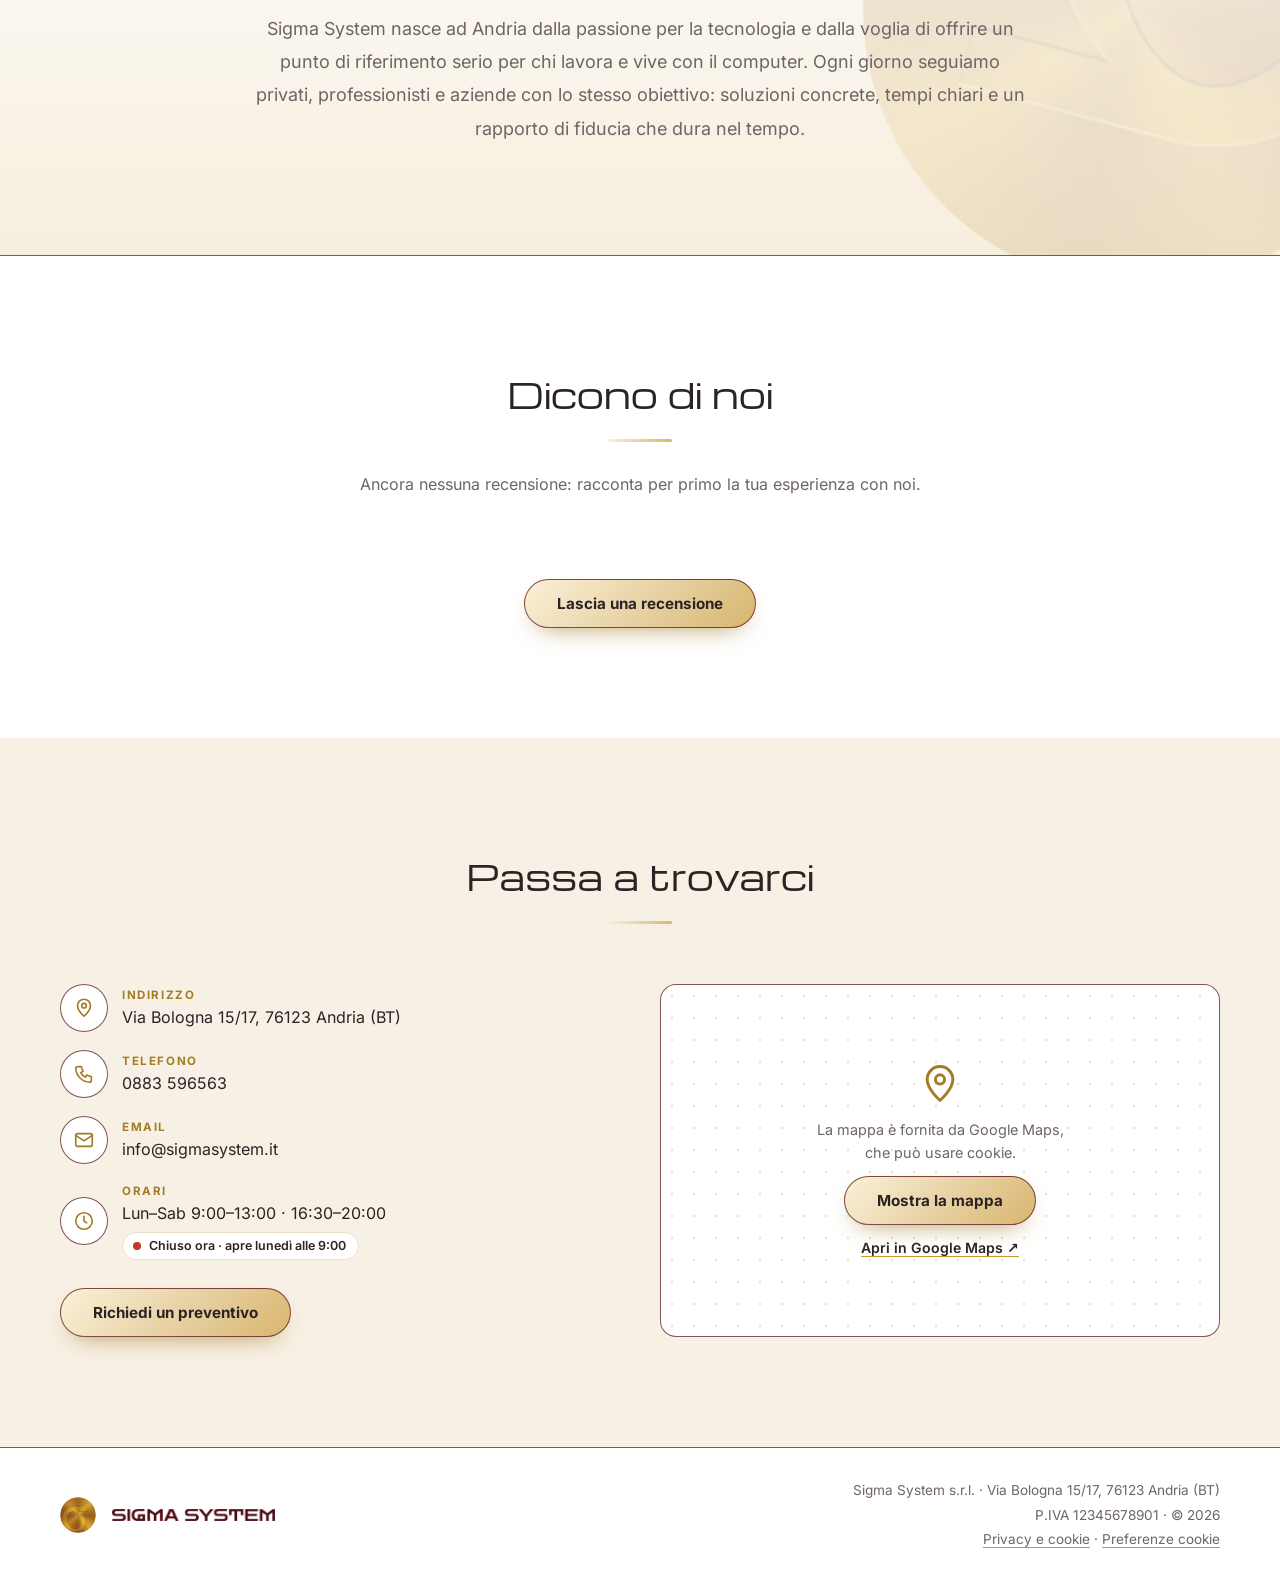
==== commit 61e34f77: "Privacy e cookie, mappa al clic, font locali, Aperto ora/Chiuso, recensioni Google, menu attivo e to" ====
--- a/index.html
+++ b/index.html
@@ -9,11 +9,9 @@
   <meta property="og:description" content="Portatili, PC fissi e componenti. Vendita, riparazione e assemblaggio su misura ad Andria.">
   <meta property="og:image" content="assets/img/logo.png">
   <link rel="icon" href="assets/img/favicon.png">
-  <link rel="preconnect" href="https://fonts.googleapis.com">
-  <link rel="preconnect" href="https://fonts.gstatic.com" crossorigin>
-  <link href="https://fonts.googleapis.com/css2?family=Michroma&family=Inter:wght@400;500;600;700&display=swap" rel="stylesheet">
-  <link rel="stylesheet" href="assets/css/style.css?v=8">
-  <script src="assets/js/content.js?v=8"></script>
+  <link rel="stylesheet" href="assets/fonts/fonts.css">
+  <link rel="stylesheet" href="assets/css/style.css?v=9">
+  <script src="assets/js/content.js?v=9"></script>
   <script>SIGMA.applyColors();</script>
 </head>
 <body>
@@ -210,6 +208,10 @@
           <button type="button" class="rv-arrow" data-dir="1" aria-label="Recensioni successive">→</button>
         </div>
         <button type="button" class="btn" id="rvOpen">Lascia una recensione</button>
+        <a class="btn-ghost btn-google" id="rvGoogle" target="_blank" rel="noopener" hidden>
+          <svg viewBox="0 0 24 24" aria-hidden="true"><path fill="#4285F4" d="M22.6 12.3c0-.8-.1-1.6-.2-2.3H12v4.4h5.9a5 5 0 0 1-2.2 3.3v2.7h3.6c2.1-1.9 3.3-4.8 3.3-8.1z"/><path fill="#34A853" d="M12 23c3 0 5.5-1 7.3-2.7l-3.6-2.7c-1 .7-2.2 1-3.7 1-2.9 0-5.3-1.9-6.2-4.5H2.1v2.8A11 11 0 0 0 12 23z"/><path fill="#FBBC05" d="M5.8 14.1a6.6 6.6 0 0 1 0-4.2V7.1H2.1a11 11 0 0 0 0 9.8l3.7-2.8z"/><path fill="#EA4335" d="M12 5.4c1.6 0 3.1.6 4.2 1.7l3.2-3.2A11 11 0 0 0 2.1 7.1l3.7 2.8C6.7 7.3 9.1 5.4 12 5.4z"/></svg>
+          Recensiscici su Google
+        </a>
       </div>
     </div>
   </section>
@@ -228,7 +230,7 @@
         </div>
         <label>Nome<input name="name" required maxlength="60" autocomplete="name"></label>
         <label>Recensione<textarea name="text" rows="4" required maxlength="600"></textarea></label>
-        <label class="check"><input type="checkbox" name="privacy" required> Acconsento alla pubblicazione del mio nome e della recensione.</label>
+        <label class="check"><input type="checkbox" name="privacy" required> <span>Acconsento alla pubblicazione del mio nome e della recensione (<a href="privacy.html" target="_blank">informativa privacy</a>).</span></label>
         <p class="wz-error" id="rvError" role="alert"></p>
         <button type="submit" class="btn">Invia recensione</button>
       </div>
@@ -261,13 +263,20 @@
             </li>
             <li>
               <i><svg viewBox="0 0 24 24"><circle cx="12" cy="12" r="9"/><path d="M12 7v5l3 2"/></svg></i>
-              <div><small>Orari</small><span data-key="hours"></span></div>
+              <div><small>Orari</small><span data-key="hours"></span><span class="open-badge" id="openBadge" hidden></span></div>
             </li>
           </ul>
           <a href="#preventivo" class="btn">Richiedi un preventivo</a>
         </div>
-        <iframe class="map reveal" data-delay="150" title="Mappa" loading="lazy" referrerpolicy="no-referrer-when-downgrade"
-          src="https://maps.google.com/maps?q=Via%20Bologna%2015%2C%20Andria%20BT&z=16&output=embed"></iframe>
+        <!-- La mappa di Google si carica solo su richiesta (usa cookie di terze parti) -->
+        <div class="map map--off reveal" data-delay="150" id="map">
+          <div class="map__cover">
+            <svg viewBox="0 0 24 24" aria-hidden="true"><path d="M12 21s-7-6.2-7-11.5A7 7 0 0 1 19 9.5C19 14.8 12 21 12 21z"/><circle cx="12" cy="9.5" r="2.5"/></svg>
+            <p>La mappa è fornita da Google Maps, che può usare cookie.</p>
+            <button type="button" class="btn" id="mapLoad">Mostra la mappa</button>
+            <a class="map__ext" id="mapExt" target="_blank" rel="noopener">Apri in Google Maps ↗</a>
+          </div>
+        </div>
       </div>
     </div>
   </section>
@@ -281,13 +290,28 @@
     </a>
     <p>
       <span data-key="company_name"></span> · <span data-key="address"></span><br>
-      P.IVA <span data-key="vat"></span> · © <span id="year"></span>
+      P.IVA <span data-key="vat"></span> · © <span id="year"></span><br>
+      <a href="privacy.html">Privacy e cookie</a> · <button type="button" class="linkish" data-cookie-prefs>Preferenze cookie</button>
     </p>
   </div>
 </footer>
 
-<script src="assets/js/main.js?v=8"></script>
-<script src="assets/js/quote.js?v=8"></script>
-<script src="assets/js/reviews.js?v=8"></script>
+<button type="button" class="to-top" id="toTop" aria-label="Torna su">
+  <svg viewBox="0 0 24 24" aria-hidden="true"><path d="M12 19V5M5 12l7-7 7 7"/></svg>
+</button>
+
+<!-- Banner consenso cookie -->
+<div class="cookie" id="cookie" role="dialog" aria-live="polite" aria-label="Preferenze cookie" hidden>
+  <p><b>Rispettiamo la tua privacy.</b> Usiamo solo strumenti tecnici necessari al sito. Contenuti esterni come la mappa di Google, che possono usare cookie, si attivano solo con il tuo consenso. <a href="privacy.html">Leggi l'informativa</a>.</p>
+  <div class="cookie__btns">
+    <button type="button" class="btn-ghost" data-consent="0">Solo necessari</button>
+    <button type="button" class="btn" data-consent="1">Accetta tutto</button>
+  </div>
+</div>
+
+<script src="assets/js/main.js?v=9"></script>
+<script src="assets/js/quote.js?v=9"></script>
+<script src="assets/js/reviews.js?v=9"></script>
+<script src="assets/js/privacy.js?v=9"></script>
 </body>
 </html>
--- a/assets/fonts/fonts.css
+++ b/assets/fonts/fonts.css
@@ -0,0 +1,90 @@
+﻿/* latin-ext */
+@font-face {
+  font-family: 'Inter';
+  font-style: normal;
+  font-weight: 400;
+  font-display: swap;
+  src: url(inter-latin-ext.woff2) format('woff2');
+  unicode-range: U+0100-02BA, U+02BD-02C5, U+02C7-02CC, U+02CE-02D7, U+02DD-02FF, U+0304, U+0308, U+0329, U+1D00-1DBF, U+1E00-1E9F, U+1EF2-1EFF, U+2020, U+20A0-20AB, U+20AD-20C4, U+2113, U+2C60-2C7F, U+A720-A7FF;
+}
+/* latin */
+@font-face {
+  font-family: 'Inter';
+  font-style: normal;
+  font-weight: 400;
+  font-display: swap;
+  src: url(inter-latin.woff2) format('woff2');
+  unicode-range: U+0000-00FF, U+0131, U+0152-0153, U+02BB-02BC, U+02C6, U+02DA, U+02DC, U+0304, U+0308, U+0329, U+2000-206F, U+20AC, U+2122, U+2191, U+2193, U+2212, U+2215, U+FEFF, U+FFFD;
+}
+/* latin-ext */
+@font-face {
+  font-family: 'Inter';
+  font-style: normal;
+  font-weight: 500;
+  font-display: swap;
+  src: url(inter-latin-ext.woff2) format('woff2');
+  unicode-range: U+0100-02BA, U+02BD-02C5, U+02C7-02CC, U+02CE-02D7, U+02DD-02FF, U+0304, U+0308, U+0329, U+1D00-1DBF, U+1E00-1E9F, U+1EF2-1EFF, U+2020, U+20A0-20AB, U+20AD-20C4, U+2113, U+2C60-2C7F, U+A720-A7FF;
+}
+/* latin */
+@font-face {
+  font-family: 'Inter';
+  font-style: normal;
+  font-weight: 500;
+  font-display: swap;
+  src: url(inter-latin.woff2) format('woff2');
+  unicode-range: U+0000-00FF, U+0131, U+0152-0153, U+02BB-02BC, U+02C6, U+02DA, U+02DC, U+0304, U+0308, U+0329, U+2000-206F, U+20AC, U+2122, U+2191, U+2193, U+2212, U+2215, U+FEFF, U+FFFD;
+}
+/* latin-ext */
+@font-face {
+  font-family: 'Inter';
+  font-style: normal;
+  font-weight: 600;
+  font-display: swap;
+  src: url(inter-latin-ext.woff2) format('woff2');
+  unicode-range: U+0100-02BA, U+02BD-02C5, U+02C7-02CC, U+02CE-02D7, U+02DD-02FF, U+0304, U+0308, U+0329, U+1D00-1DBF, U+1E00-1E9F, U+1EF2-1EFF, U+2020, U+20A0-20AB, U+20AD-20C4, U+2113, U+2C60-2C7F, U+A720-A7FF;
+}
+/* latin */
+@font-face {
+  font-family: 'Inter';
+  font-style: normal;
+  font-weight: 600;
+  font-display: swap;
+  src: url(inter-latin.woff2) format('woff2');
+  unicode-range: U+0000-00FF, U+0131, U+0152-0153, U+02BB-02BC, U+02C6, U+02DA, U+02DC, U+0304, U+0308, U+0329, U+2000-206F, U+20AC, U+2122, U+2191, U+2193, U+2212, U+2215, U+FEFF, U+FFFD;
+}
+/* latin-ext */
+@font-face {
+  font-family: 'Inter';
+  font-style: normal;
+  font-weight: 700;
+  font-display: swap;
+  src: url(inter-latin-ext.woff2) format('woff2');
+  unicode-range: U+0100-02BA, U+02BD-02C5, U+02C7-02CC, U+02CE-02D7, U+02DD-02FF, U+0304, U+0308, U+0329, U+1D00-1DBF, U+1E00-1E9F, U+1EF2-1EFF, U+2020, U+20A0-20AB, U+20AD-20C4, U+2113, U+2C60-2C7F, U+A720-A7FF;
+}
+/* latin */
+@font-face {
+  font-family: 'Inter';
+  font-style: normal;
+  font-weight: 700;
+  font-display: swap;
+  src: url(inter-latin.woff2) format('woff2');
+  unicode-range: U+0000-00FF, U+0131, U+0152-0153, U+02BB-02BC, U+02C6, U+02DA, U+02DC, U+0304, U+0308, U+0329, U+2000-206F, U+20AC, U+2122, U+2191, U+2193, U+2212, U+2215, U+FEFF, U+FFFD;
+}
+/* latin-ext */
+@font-face {
+  font-family: 'Michroma';
+  font-style: normal;
+  font-weight: 400;
+  font-display: swap;
+  src: url(michroma-latin-ext.woff2) format('woff2');
+  unicode-range: U+0100-02BA, U+02BD-02C5, U+02C7-02CC, U+02CE-02D7, U+02DD-02FF, U+0304, U+0308, U+0329, U+1D00-1DBF, U+1E00-1E9F, U+1EF2-1EFF, U+2020, U+20A0-20AB, U+20AD-20C4, U+2113, U+2C60-2C7F, U+A720-A7FF;
+}
+/* latin */
+@font-face {
+  font-family: 'Michroma';
+  font-style: normal;
+  font-weight: 400;
+  font-display: swap;
+  src: url(michroma-latin.woff2) format('woff2');
+  unicode-range: U+0000-00FF, U+0131, U+0152-0153, U+02BB-02BC, U+02C6, U+02DA, U+02DC, U+0304, U+0308, U+0329, U+2000-206F, U+20AC, U+2122, U+2191, U+2193, U+2212, U+2215, U+FEFF, U+FFFD;
+}
--- a/assets/css/style.css
+++ b/assets/css/style.css
@@ -18,6 +18,7 @@
 }
 
 * { box-sizing: border-box; margin: 0; padding: 0; }
+[hidden] { display: none !important; }
 html { scroll-behavior: smooth; scroll-padding-top: 76px; }
 body { font-family: var(--body); color: var(--text); background: #fff; line-height: 1.6; -webkit-font-smoothing: antialiased; overflow-x: hidden; }
 img { max-width: 100%; display: block; }
@@ -72,7 +73,8 @@
 .nav__links { display: flex; gap: 34px; font-weight: 600; font-size: .95rem; color: var(--text); }
 .nav__links a { position: relative; padding: 6px 0; }
 .nav__links a::after { content: ''; position: absolute; left: 0; right: 0; bottom: 0; height: 2px; background: var(--gold); transform: scaleX(0); transform-origin: right; transition: transform .35s var(--ease); }
-.nav__links a:hover::after { transform: scaleX(1); transform-origin: left; }
+.nav__links a:hover::after, .nav__links a.is-active::after { transform: scaleX(1); transform-origin: left; }
+.nav__links a.is-active { color: var(--gold-ink); }
 .nav__toggle { display: none; width: 44px; height: 44px; border: 1.5px solid var(--border); border-radius: 12px; background: var(--gold-soft); cursor: pointer; flex-direction: column; justify-content: center; align-items: center; gap: 5px; }
 .nav__toggle span { width: 20px; height: 2px; border-radius: 2px; background: var(--text); transition: transform .3s var(--ease), opacity .2s; }
 
@@ -260,7 +262,20 @@
 .info a:hover { text-decoration: underline; text-decoration-color: var(--accent); }
 .contact { align-items: stretch; }
 .contact__info { display: flex; flex-direction: column; justify-content: center; align-items: flex-start; }
-.map { width: 100%; height: 100%; min-height: 340px; border: 1px solid var(--border); border-radius: var(--radius); }
+.map { position: relative; overflow: hidden; width: 100%; height: 100%; min-height: 340px; border: 1px solid var(--border); border-radius: var(--radius); background: #fff; }
+.map iframe { display: block; width: 100%; height: 100%; min-height: inherit; border: 0; animation: wzIn .6s var(--ease); }
+.map--off { display: grid; place-items: center; background: radial-gradient(circle, color-mix(in srgb, var(--accent) 30%, transparent) 1.2px, transparent 1.6px) 0 0 / 22px 22px, #fff; }
+.map__cover { display: grid; justify-items: center; gap: 12px; text-align: center; padding: 24px; max-width: 320px; }
+.map__cover svg { width: 44px; height: 44px; fill: none; stroke: var(--gold-ink); stroke-width: 1.6; stroke-linecap: round; stroke-linejoin: round; }
+.map__cover p { color: var(--muted); font-size: .9rem; }
+.map__ext { font-size: .88rem; font-weight: 600; text-decoration: underline; text-decoration-color: var(--accent); text-underline-offset: 3px; }
+
+/* Aperto ora / Chiuso */
+.open-badge { justify-self: start; display: inline-flex; align-items: center; gap: 8px; margin-top: 6px; padding: 3px 12px 3px 10px; border-radius: 999px; border: 1px solid var(--line); background: #fff; font-size: .78rem; font-weight: 600; color: var(--text); }
+.open-badge::before { content: ''; width: 8px; height: 8px; border-radius: 50%; background: #c0392b; }
+.open-badge.is-open { border-color: color-mix(in srgb, #2e9e5b 40%, transparent); }
+.open-badge.is-open::before { background: #2e9e5b; box-shadow: 0 0 0 0 rgba(46,158,91,.5); animation: live 2s ease-out infinite; }
+@keyframes live { to { box-shadow: 0 0 0 7px rgba(46,158,91,0); } }
 
 .form { background: #fff; border-radius: var(--radius); padding: 34px; display: grid; gap: 16px; align-content: start; border: 1px solid var(--border); box-shadow: 0 24px 50px -36px rgba(60,30,10,.4); }
 .form__row { display: grid; grid-template-columns: 1fr 1fr; gap: 16px; }
@@ -418,7 +433,39 @@
 /* Footer */
 .footer { background: #fff; border-top: 1px solid var(--border); padding: 30px 0; font-size: .85rem; color: var(--muted); }
 .footer__inner { display: flex; align-items: center; justify-content: space-between; gap: 20px; flex-wrap: wrap; }
-.footer p { text-align: right; }
+.footer p { text-align: right; line-height: 1.8; }
+.footer a, .linkish { color: inherit; text-decoration: underline; text-decoration-color: var(--accent); text-underline-offset: 3px; }
+.linkish { background: none; border: 0; padding: 0; font: inherit; cursor: pointer; }
+.check a { color: inherit; text-decoration: underline; }
+
+/* Pulsante recensioni Google */
+.btn-google { display: inline-flex; align-items: center; gap: 10px; text-decoration: none; }
+.btn-google svg { width: 18px; height: 18px; }
+
+/* Torna su */
+.to-top {
+  position: fixed; right: 18px; bottom: 18px; z-index: 40; width: 48px; height: 48px; border-radius: 50%;
+  display: grid; place-items: center; background: #fff; border: 1.5px solid var(--border); cursor: pointer;
+  box-shadow: 0 12px 26px -14px rgba(60,30,10,.5);
+  opacity: 0; transform: translateY(14px); pointer-events: none; transition: opacity .35s, transform .35s var(--ease), background .25s;
+}
+.to-top.show { opacity: 1; transform: none; pointer-events: auto; }
+.to-top:hover { background: var(--gold-soft); }
+.to-top svg { width: 20px; height: 20px; fill: none; stroke: var(--text); stroke-width: 2; stroke-linecap: round; stroke-linejoin: round; }
+
+/* Banner cookie */
+.cookie {
+  position: fixed; left: 16px; right: 16px; bottom: 16px; z-index: 80; max-width: 760px; margin: 0 auto;
+  display: flex; align-items: center; gap: 20px; padding: 18px 20px; border-radius: 16px;
+  background: #fff; border: 1px solid var(--border); box-shadow: 0 24px 60px -24px rgba(40,20,10,.45);
+  opacity: 0; transform: translateY(30px); transition: opacity .4s, transform .5s var(--ease);
+}
+.cookie.show { opacity: 1; transform: none; }
+.cookie p { font-size: .88rem; color: var(--muted); line-height: 1.5; }
+.cookie p b { color: var(--text); }
+.cookie p a { color: var(--text); text-decoration: underline; text-decoration-color: var(--accent); }
+.cookie__btns { display: flex; gap: 10px; flex: none; }
+.cookie__btns button { white-space: nowrap; }
 
 /* ---------- Responsive ---------- */
 @media (max-width: 1000px) {
@@ -435,6 +482,7 @@
   }
   .nav__links a { padding: 16px 24px; border-top: 1px solid var(--line); }
   .nav__links a::after { display: none; }
+  .nav__links a.is-active { background: var(--gold-soft); box-shadow: inset 3px 0 0 var(--border); color: var(--text); }
   .nav--open .nav__links { max-height: 340px; }
   .nav--open .nav__toggle span:nth-child(1) { transform: translateY(7px) rotate(45deg); }
   .nav--open .nav__toggle span:nth-child(2) { opacity: 0; }
@@ -509,6 +557,10 @@
   .wz-sum__row { padding: 12px 14px; }
   .rv-track { grid-auto-columns: 86%; gap: 16px; }
 
+  .cookie { flex-direction: column; align-items: stretch; gap: 14px; left: 12px; right: 12px; bottom: 12px; padding: 16px; }
+  .cookie__btns > * { flex: 1; text-align: center; }
+  .to-top { right: 14px; bottom: 14px; width: 44px; height: 44px; }
+
   .footer__inner { flex-direction: column; text-align: center; }
   .footer p { text-align: center; }
 }
